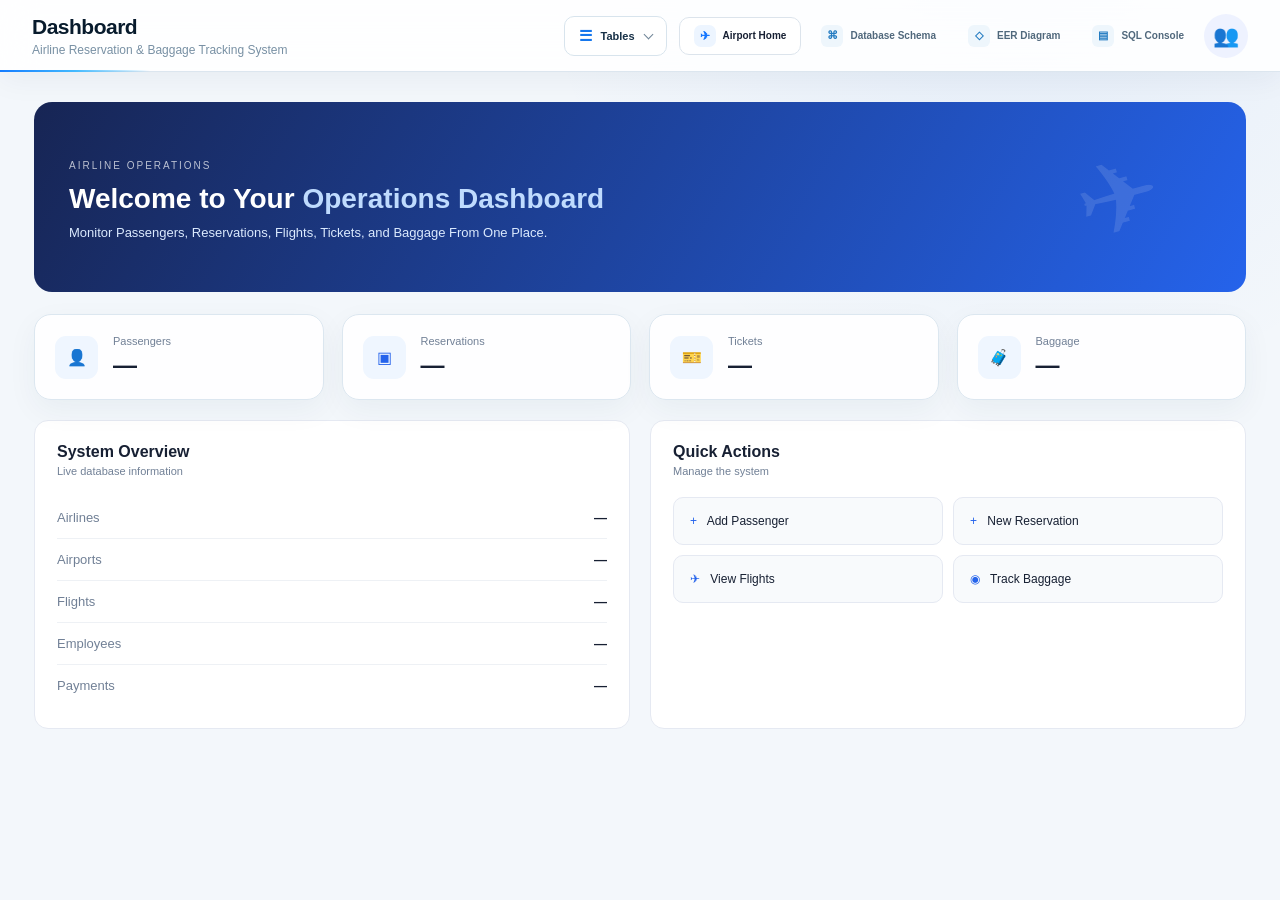
==== frontend/dashboard.html @ 475b68ec "Add airport home and redesign dashboard" ====
<!DOCTYPE html>
<html lang="en">
<head>
    <meta charset="UTF-8">
    <meta name="viewport" content="width=device-width, initial-scale=1.0">

    <title>Airline Reservation & Baggage Tracking</title>

    <link rel="stylesheet" href="style.css">
    <link rel="stylesheet" href="dashboard-premium.css">
</head>

<body>

    <div id="app">

        <!-- Sidebar -->
        <aside class="sidebar">

            <div class="logo">
                <div class="logo-icon">✈</div>
                <div>
                    <h2>AirTrack</h2>
                    <span>Airline Operations</span>
                </div>
            </div>

            <nav>
                <button class="nav-item active" onclick="showSection('dashboard')">
                    <span>▦</span>
                    Dashboard
                </button>

                <button class="nav-item" onclick="showSection('passengers')">
                    <span>👤</span>
                    Passengers
                </button>

                <button class="nav-item" onclick="showSection('reservations')">
                    <span>▣</span>
                    Reservations
                </button>

                <button class="nav-item" onclick="showSection('flights')">
                    <span>✈</span>
                    Flights
                </button>

                <button class="nav-item" onclick="showSection('tickets')">
                    <span>🎫</span>
                    Tickets
                </button>

                <button class="nav-item" onclick="showSection('baggage')">
                    <span>🧳</span>
                    Baggage
                </button>

                <button class="nav-item" onclick="showSection('payments')">
                    <span>₹</span>
                    Payments
                </button>

                <div class="nav-divider"></div>

                <button class="nav-item" onclick="showSection('airports')">
                    <span>⌖</span>
                    Airports
                </button>

                <button class="nav-item" onclick="showSection('airlines')">
                    <span>◈</span>
                    Airlines
                </button>

                <button class="nav-item" onclick="showSection('employees')">
                    <span>♙</span>
                    Employees
                </button>

                <button class="nav-item" onclick="showSection('tracking')">
                    <span>◉</span>
                    Baggage Tracking
                </button>

                <button class="nav-item" onclick="showSection('ticket-baggage')">
                <span>🔗</span>
                    Ticket-Baggage
                </button>
                
                <button class="nav-item" onclick="showSection('passenger-phones')">
                    <span>☎</span>
                    Passenger Phones

                </button>

                <button class="nav-item" onclick="showSection('relationships')">
                    <span>⌘</span>
                    Database Schema
                </button>

                <button class="nav-item" onclick="showSection('eer-diagram')">
                    <span>◇</span>
                    EER Diagram
                </button>

                <button class="nav-item" onclick="showSection('sql')">
                    <span>▤</span>
                    SQL Console
                </button>
            </nav>

            <div class="sidebar-footer">
                <span class="status-dot"></span>
                Database Connected
            </div>

        </aside>


        <!-- Main Content -->
        <main class="main-content">

            <header class="topbar">

                <div>
                    <h1 id="page-title">Dashboard</h1>
                    <p id="page-subtitle">
                        Airline Reservation & Baggage Tracking System
                    </p>
                </div>

                <div class="topbar-right">
                    

                    
<div class="dashboard-navigation">

    <button
        type="button"
        class="dashboard-nav-button"
        onclick="toggleDashboardNavigation()">

        <span class="nav-menu-icon">☰</span>

        <span>Tables</span>

        <span class="nav-chevron"></span>

    </button>


    <div
        id="dashboard-navigation-menu"
        class="dashboard-nav-menu">

        <div class="nav-menu-title">
            <span>✈</span>
            AIRTRACK NAVIGATION
        </div>


        <button onclick="showSection('dashboard')">
            <span>▦</span>
            Dashboard
        </button>

        <button onclick="showSection('passengers')">
            <span>👥</span>
            Passengers
        </button>

        <button onclick="showSection('reservations')">
            <span>▣</span>
            Reservations
        </button>

        <button onclick="showSection('flights')">
            <span>✈</span>
            Flights
        </button>

        <button onclick="showSection('tickets')">
            <span>🎫</span>
            Tickets
        </button>

        <button onclick="showSection('baggage')">
            <span>🧳</span>
            Baggage
        </button>

        <button onclick="showSection('payments')">
            <span>₹</span>
            Payments
        </button>

        <button onclick="showSection('airports')">
            <span>⌖</span>
            Airports
        </button>

        <button onclick="showSection('airlines')">
            <span>A</span>
            Airlines
        </button>

        <button onclick="showSection('employees')">
            <span>◉</span>
            Employees
        </button>

        <button onclick="showSection('tracking')">
            <span>◉</span>
            Baggage Tracking
        </button>

        <button onclick="showSection('ticket-baggage')">
            <span>↔</span>
            Ticket-Baggage
        </button>

        <button onclick="showSection('passenger-phones')">
            <span>☎</span>
            Passenger Phones
        </button>


        
    </div>

</div>
<button
    class="home-button"
    type="button"
    onclick="goToAirportHome()"
    title="Back to Airport Home">

    <span>✈</span>
    <span>Airport Home</span>

</button>
<button
    type="button"
    class="topbar-db-link"
    onclick="showSection('relationships')">

    <span>⌘</span>
    <span>Database Schema</span>

</button>


<button
    type="button"
    class="topbar-db-link"
    onclick="showSection('eer-diagram')">

    <span>◇</span>
    <span>EER Diagram</span>

</button>


<button
    type="button"
    class="topbar-db-link"
    onclick="showSection('sql')">

    <span>▤</span>
    <span>SQL Console</span>

</button>
<button
    class="team-button"
    type="button"
    onclick="toggleTeamMembers()"
    title="Team Members">

    <span class="team-icon">👥</span>

</button>
                </div>

            </header>


            <!-- Dashboard -->
            <section id="dashboard" class="content-section active">
                
                <div class="welcome-card">

                    <div>
                        <span class="eyebrow">AIRLINE OPERATIONS</span>

                        <h2>
    Welcome to Your
    <span>Operations Dashboard</span>
</h2>

<p>
    Monitor Passengers, Reservations, Flights,
    Tickets, and Baggage From One Place.
</p>
                    </div>

                    <div class="plane-decoration">
                        ✈
                    </div>

                </div>


                <div class="stats-grid">

                    <div class="stat-card">
                        <div class="stat-icon">👤</div>
                        <div>
                            <p>Passengers</p>
                            <h3 id="passenger-count">—</h3>
                        </div>
                    </div>

                    <div class="stat-card">
                        <div class="stat-icon">▣</div>
                        <div>
                            <p>Reservations</p>
                            <h3 id="reservation-count">—</h3>
                        </div>
                    </div>

                    <div class="stat-card">
                        <div class="stat-icon">🎫</div>
                        <div>
                            <p>Tickets</p>
                            <h3 id="ticket-count">—</h3>
                        </div>
                    </div>

                    <div class="stat-card">
                        <div class="stat-icon">🧳</div>
                        <div>
                            <p>Baggage</p>
                            <h3 id="baggage-count">—</h3>
                        </div>
                    </div>

                </div>


                <div class="dashboard-grid">

                    <div class="panel">
                        <div class="panel-header">
                            <div>
                                <h3>System Overview</h3>
                                <p>Live database information</p>
                            </div>
                        </div>

                        <div class="overview-list">

                            <div>
                                <span>Airlines</span>
                                <strong id="airline-count">—</strong>
                            </div>

                            <div>
                                <span>Airports</span>
                                <strong id="airport-count">—</strong>
                            </div>

                            <div>
                                <span>Flights</span>
                                <strong id="flight-count">—</strong>
                            </div>

                            <div>
                                <span>Employees</span>
                                <strong id="employee-count">—</strong>
                            </div>

                            <div>
                                <span>Payments</span>
                                <strong id="payment-count">—</strong>
                            </div>

                        </div>
                    </div>


                    <div class="panel">

                        <div class="panel-header">
                            <div>
                                <h3>Quick Actions</h3>
                                <p>Manage the system</p>
                            </div>
                        </div>

                        <div class="quick-actions">

                            <button onclick="showSection('passengers')">
                                <span>+</span>
                                Add Passenger
                            </button>

                            <button onclick="showSection('reservations')">
                                <span>+</span>
                                New Reservation
                            </button>

                            <button onclick="showSection('flights')">
                                <span>✈</span>
                                View Flights
                            </button>

                            <button onclick="showSection('tracking')">
                                <span>◉</span>
                                Track Baggage
                            </button>

                        </div>

                    </div>

                </div>

            </section>


            <!-- Placeholder sections -->
            <section id="passengers" class="content-section">

    <div class="section-header">

        <div>
            <h2>Passengers</h2>
            <p>Manage passenger records</p>
        </div>

        <button class="primary-btn" onclick="openPassengerModal()">
            + Add Passenger
        </button>

    </div>


    <div class="panel">

        <div class="table-toolbar">

            <div class="search-box">
                <span>⌕</span>

                <input
                    type="text"
                    id="passenger-search"
                    placeholder="Search passengers..."
                    oninput="filterPassengers()"
                >

            </div>

            <button class="refresh-btn" onclick="loadPassengers()">
                ↻ Refresh
            </button>

        </div>


        <div id="passenger-table-container">

            <div class="loading-state">
                Loading passengers...
            </div>

        </div>

    </div>

</section>


<!-- Passenger Modal -->

<div id="passenger-modal" class="modal-overlay">

    <div class="modal">

        <div class="modal-header">

            <div>
                <h3 id="passenger-modal-title">Add Passenger</h3>
                <p id="passenger-modal-subtitle">
                    Enter passenger details
                </p>
            </div>

            <button
                class="modal-close"
                onclick="closePassengerModal()">
                ×
            </button>

        </div>


        <form id="passenger-form" onsubmit="savePassenger(event)">

            <div class="form-grid">

                <div class="form-group">

                    <label>Passenger ID</label>

                    <input
                        type="text"
                        id="passengerID"
                        required
                        placeholder="Example: P006"
                    >

                </div>


                <div class="form-group">

                    <label>Name</label>

                    <input
                        type="text"
                        id="passengerName"
                        required
                        placeholder="Passenger name"
                    >

                </div>


                <div class="form-group">

                    <label>Email</label>

                    <input
                        type="email"
                        id="passengerEmail"
                        required
                        placeholder="example@mail.com"
                    >

                </div>


                <div class="form-group">

                    <label>Date of Birth</label>

                    <input
                        type="date"
                        id="passengerDOB"
                        required
                    >

                </div>


                <div class="form-group">

                    <label>Street</label>

                    <input
                        type="text"
                        id="passengerStreet"
                        placeholder="Street"
                    >

                </div>


                <div class="form-group">

                    <label>City</label>

                    <input
                        type="text"
                        id="passengerCity"
                        placeholder="City"
                    >

                </div>


                <div class="form-group">

                    <label>PIN</label>

                    <input
                        type="text"
                        id="passengerPIN"
                        placeholder="PIN"
                    >

                </div>

            </div>


            <div class="modal-actions">

                <button
                    type="button"
                    class="secondary-btn"
                    onclick="closePassengerModal()">
                    Cancel
                </button>

                <button
                    type="submit"
                    class="primary-btn"
                    id="passenger-save-btn">
                    Save Passenger
                </button>

            </div>

        </form>

    </div>

</div>


<!-- Toast -->

<div id="toast" class="toast"></div>


            <section id="reservations" class="content-section">

    <div class="section-header">

        <div>
            <h2>Reservations</h2>
            <p>Manage flight reservations</p>
        </div>

        <button
            class="primary-btn"
            onclick="openReservationModal()">
            + Add Reservation
        </button>

    </div>


    <div class="panel">

        <div class="table-toolbar">

            <div class="search-box">

                <span>⌕</span>

                <input
                    type="text"
                    id="reservation-search"
                    placeholder="Search reservations..."
                    oninput="filterReservations()"
                >

            </div>

            <button
                class="refresh-btn"
                onclick="loadReservations()">
                ↻ Refresh
            </button>

        </div>


        <div id="reservation-table-container">

            <div class="loading-state">
                Loading reservations...
            </div>

        </div>

    </div>

</section>


<!-- =========================
     RESERVATION MODAL
========================= -->

<div
    id="reservation-modal"
    class="modal-overlay">

    <div class="modal">

        <div class="modal-header">

            <div>

                <h3 id="reservation-modal-title">
                    Add Reservation
                </h3>

                <p id="reservation-modal-subtitle">
                    Enter reservation details
                </p>

            </div>

            <button
                class="modal-close"
                onclick="closeReservationModal()">
                ×
            </button>

        </div>


        <form
            id="reservation-form"
            onsubmit="saveReservation(event)">

            <div class="form-grid">


                <!-- Reservation ID -->

                <div class="form-group">

                    <label>Reservation ID</label>

                    <input
                        type="text"
                        id="reservationID"
                        required
                        placeholder="Example: R006"
                    >

                </div>


                <!-- Passenger -->

                <div class="form-group">

                    <label>Passenger</label>

                    <select
                        id="reservationPassenger"
                        required>

                        <option value="">
                            Select passenger
                        </option>

                    </select>

                </div>


                <!-- Booking Status -->

                <div class="form-group">

                    <label>Booking Status</label>

                    <select
                        id="reservationStatus"
                        required>

                        <option value="">
                            Select status
                        </option>

                        <option value="Confirmed">
                            Confirmed
                        </option>

                        <option value="Pending">
                            Pending
                        </option>

                        <option value="Cancelled">
                            Cancelled
                        </option>

                    </select>

                </div>


                <!-- Class -->

                <div class="form-group">

                    <label>Class</label>

                    <select
                        id="reservationClass"
                        required>

                        <option value="">
                            Select class
                        </option>

                        <option value="Economy">
                            Economy
                        </option>

                        <option value="Business">
                            Business
                        </option>

                        <option value="First">
                            First
                        </option>

                    </select>

                </div>


                <!-- Departure Airport -->

                <div class="form-group">

                    <label>Departure Airport</label>

                    <select
                        id="departureAirport"
                        required>

                        <option value="">
                            Select departure airport
                        </option>

                    </select>

                </div>


                <!-- Arrival Airport -->

                <div class="form-group">

                    <label>Arrival Airport</label>

                    <select
                        id="arrivalAirport"
                        required>

                        <option value="">
                            Select arrival airport
                        </option>

                    </select>

                </div>

            </div>


            <div class="modal-actions">

                <button
                    type="button"
                    class="secondary-btn"
                    onclick="closeReservationModal()">

                    Cancel

                </button>


                <button
                    type="submit"
                    class="primary-btn"
                    id="reservation-save-btn">

                    Save Reservation

                </button>

            </div>

        </form>

    </div>

</div>

<section id="flights" class="content-section">

    <div class="section-header">

        <div>
            <h2>Flights</h2>
            <p>Manage scheduled flights</p>
        </div>

        <button
            class="primary-btn"
            onclick="openFlightModal()">
            + Add Flight
        </button>

    </div>


    <div class="panel">

        <div class="table-toolbar">

            <div class="search-box">

                <span>⌕</span>

                <input
                    type="text"
                    id="flight-search"
                    placeholder="Search flights..."
                    oninput="filterFlights()">

            </div>

            <button
                class="refresh-btn"
                onclick="loadFlights()">
                ↻ Refresh
            </button>

        </div>


        <div id="flight-table-container">

            <div class="loading-state">
                Loading flights...
            </div>

        </div>

    </div>

</section>


<!-- =========================
     FLIGHT MODAL
========================= -->

<div
    id="flight-modal"
    class="modal-overlay">

    <div class="modal">

        <div class="modal-header">

            <div>

                <h3 id="flight-modal-title">
                    Add Flight
                </h3>

                <p id="flight-modal-subtitle">
                    Enter flight details
                </p>

            </div>

            <button
                class="modal-close"
                onclick="closeFlightModal()">
                ×
            </button>

        </div>


        <form
            id="flight-form"
            onsubmit="saveFlight(event)">

            <div class="form-grid">


                <div class="form-group">

                    <label>Flight ID</label>

                    <input
                        type="text"
                        id="flightID"
                        required
                        placeholder="Example: F006">

                </div>


                <div class="form-group">

                    <label>Airline</label>

                    <select
                        id="flightAirline"
                        required>

                        <option value="">
                            Select airline
                        </option>

                    </select>

                </div>


                <div class="form-group">

                    <label>Departure Time</label>

                    <input
                        type="time"
                        id="flightDepartureTime"
                        required>

                </div>

            </div>


            <div class="modal-actions">

                <button
                    type="button"
                    class="secondary-btn"
                    onclick="closeFlightModal()">

                    Cancel

                </button>


                <button
                    type="submit"
                    class="primary-btn"
                    id="flight-save-btn">

                    Save Flight

                </button>

            </div>

        </form>

    </div>

</div><section id="tickets" class="content-section">

    <div class="section-header">

        <div>
            <h2>Tickets</h2>
            <p>Manage passenger tickets</p>
        </div>

        <button
            class="primary-btn"
            onclick="openTicketModal()">
            + Add Ticket
        </button>

    </div>


    <div class="panel">

        <div class="table-toolbar">

            <div class="search-box">

                <span>⌕</span>

                <input
                    type="text"
                    id="ticket-search"
                    placeholder="Search tickets..."
                    oninput="filterTickets()">

            </div>

            <button
                class="refresh-btn"
                onclick="loadTickets()">
                ↻ Refresh
            </button>

        </div>


        <div id="ticket-table-container">

            <div class="loading-state">
                Loading tickets...
            </div>

        </div>

    </div>

</section>


<!-- =========================
     TICKET MODAL
========================= -->

<div
    id="ticket-modal"
    class="modal-overlay">

    <div class="modal">

        <div class="modal-header">

            <div>

                <h3 id="ticket-modal-title">
                    Add Ticket
                </h3>

                <p id="ticket-modal-subtitle">
                    Enter ticket details
                </p>

            </div>

            <button
                class="modal-close"
                onclick="closeTicketModal()">
                ×
            </button>

        </div>


        <form
            id="ticket-form"
            onsubmit="saveTicket(event)">

            <div class="form-grid">


                <!-- Reservation -->

                <div class="form-group">

                    <label>Reservation</label>

                    <select
                        id="ticketReservation"
                        required>

                        <option value="">
                            Select reservation
                        </option>

                    </select>

                </div>


                <!-- Ticket Number -->

                <div class="form-group">

                    <label>Ticket Number</label>

                    <input
                        type="text"
                        id="ticketNo"
                        required
                        placeholder="Example: T006">

                </div>


                <!-- Seat -->

                <div class="form-group">

                    <label>Seat Number</label>

                    <input
                        type="text"
                        id="ticketSeatNo"
                        placeholder="Example: 15A">

                </div>


                <!-- Fare -->

                <div class="form-group">

                    <label>Fare</label>

                    <input
                        type="number"
                        id="ticketFare"
                        required
                        min="0"
                        step="0.01"
                        placeholder="Example: 3500.00">

                </div>

            </div>


            <div class="modal-actions">

                <button
                    type="button"
                    class="secondary-btn"
                    onclick="closeTicketModal()">

                    Cancel

                </button>


                <button
                    type="submit"
                    class="primary-btn"
                    id="ticket-save-btn">

                    Save Ticket

                </button>

            </div>

        </form>

    </div>

</div>
<section id="baggage" class="content-section">

    <div class="section-header">

        <div>
            <h2>Baggage</h2>
            <p>Manage passenger baggage records</p>
        </div>

        <button
            class="primary-btn"
            onclick="openBaggageModal()">
            + Add Baggage
        </button>

    </div>


    <div class="panel">

        <div class="table-toolbar">

            <div class="search-box">

                <span>⌕</span>

                <input
                    type="text"
                    id="baggage-search"
                    placeholder="Search baggage..."
                    oninput="filterBaggage()">

            </div>

            <button
                class="refresh-btn"
                onclick="loadBaggage()">
                ↻ Refresh
            </button>

        </div>


        <div id="baggage-table-container">

            <div class="loading-state">
                Loading baggage...
            </div>

        </div>

    </div>

</section>


<!-- =========================
     BAGGAGE MODAL
========================= -->

<div
    id="baggage-modal"
    class="modal-overlay">

    <div class="modal">

        <div class="modal-header">

            <div>

                <h3 id="baggage-modal-title">
                    Add Baggage
                </h3>

                <p id="baggage-modal-subtitle">
                    Enter baggage details
                </p>

            </div>

            <button
                class="modal-close"
                onclick="closeBaggageModal()">
                ×
            </button>

        </div>


        <form
            id="baggage-form"
            onsubmit="saveBaggage(event)">

            <div class="form-grid">


                <div class="form-group">

                    <label>Baggage ID</label>

                    <input
                        type="text"
                        id="baggageID"
                        required
                        placeholder="Example: B006">

                </div>


                <div class="form-group">

                    <label>Number of Pieces</label>

                    <input
                        type="number"
                        id="baggagePieces"
                        required
                        min="1"
                        step="1"
                        placeholder="Example: 2">

                </div>


                <div class="form-group">

                    <label>Weight (kg)</label>

                    <input
                        type="number"
                        id="baggageWeight"
                        required
                        min="0"
                        step="0.01"
                        placeholder="Example: 20.00">

                </div>

            </div>


            <div class="modal-actions">

                <button
                    type="button"
                    class="secondary-btn"
                    onclick="closeBaggageModal()">

                    Cancel

                </button>


                <button
                    type="submit"
                    class="primary-btn"
                    id="baggage-save-btn">

                    Save Baggage

                </button>

            </div>

        </form>

    </div>

</div>
<section id="payments" class="content-section">

    <div class="section-header">

        <div>
            <h2>Payments</h2>
            <p>Manage ticket payment records</p>
        </div>

        <button
            class="primary-btn"
            onclick="openPaymentModal()">
            + Add Payment
        </button>

    </div>


    <div class="panel">

        <div class="table-toolbar">

            <div class="search-box">

                <span>⌕</span>

                <input
                    type="text"
                    id="payment-search"
                    placeholder="Search payments..."
                    oninput="filterPayments()">

            </div>

            <button
                class="refresh-btn"
                onclick="loadPayments()">
                ↻ Refresh
            </button>

        </div>


        <div id="payment-table-container">

            <div class="loading-state">
                Loading payments...
            </div>

        </div>

    </div>

</section>


<!-- =========================
     PAYMENT MODAL
========================= -->

<div
    id="payment-modal"
    class="modal-overlay">

    <div class="modal">

        <div class="modal-header">

            <div>

                <h3 id="payment-modal-title">
                    Add Payment
                </h3>

                <p id="payment-modal-subtitle">
                    Enter payment details
                </p>

            </div>

            <button
                class="modal-close"
                onclick="closePaymentModal()">
                ×
            </button>

        </div>


        <form
            id="payment-form"
            onsubmit="savePayment(event)">

            <div class="form-grid">


                <div class="form-group">

                    <label>Payment ID</label>

                    <input
                        type="text"
                        id="paymentID"
                        required
                        placeholder="Example: PM06">

                </div>


                <div class="form-group">

                    <label>Reservation</label>

                    <select
                        id="paymentReservation"
                        required
                        onchange="updatePaymentTicketDropdown()">

                        <option value="">
                            Select reservation
                        </option>

                    </select>

                </div>


                <div class="form-group">

                    <label>Ticket</label>

                    <select
                        id="paymentTicket"
                        required>

                        <option value="">
                            Select ticket
                        </option>

                    </select>

                </div>


                <div class="form-group">

                    <label>Amount</label>

                    <input
                        type="number"
                        id="paymentAmount"
                        required
                        min="0"
                        step="0.01"
                        placeholder="Example: 3500.00">

                </div>


                <div class="form-group">

                    <label>Payment Method</label>

                    <select
                        id="paymentMethod"
                        required>

                        <option value="">
                            Select method
                        </option>

                        <option value="Card">
                            Card
                        </option>

                        <option value="UPI">
                            UPI
                        </option>

                        <option value="Cash">
                            Cash
                        </option>

                        <option value="Net Banking">
                            Net Banking
                        </option>

                    </select>

                </div>

            </div>


            <div class="modal-actions">

                <button
                    type="button"
                    class="secondary-btn"
                    onclick="closePaymentModal()">
                    Cancel
                </button>


                <button
                    type="submit"
                    class="primary-btn"
                    id="payment-save-btn">
                    Save Payment
                </button>

            </div>

        </form>

    </div>

</div>
<section id="airports" class="content-section">

    <div class="section-header">

        <div>
            <h2>Airports</h2>
            <p>Manage airport information and locations</p>
        </div>

        <button
            class="primary-btn"
            onclick="openAirportModal()">
            + Add Airport
        </button>

    </div>


    <div class="panel">

        <div class="table-toolbar">

            <div class="search-box">

                <span>⌕</span>

                <input
                    type="text"
                    id="airport-search"
                    placeholder="Search airports..."
                    oninput="filterAirports()">

            </div>

            <button
                class="refresh-btn"
                onclick="loadAirports()">
                ↻ Refresh
            </button>

        </div>


        <div id="airport-table-container">

            <div class="loading-state">
                Loading airports...
            </div>

        </div>

    </div>

</section>


<!-- =========================
     AIRPORT MODAL
========================= -->

<div
    id="airport-modal"
    class="modal-overlay">

    <div class="modal">

        <div class="modal-header">

            <div>

                <h3 id="airport-modal-title">
                    Add Airport
                </h3>

                <p id="airport-modal-subtitle">
                    Enter airport details
                </p>

            </div>

            <button
                class="modal-close"
                onclick="closeAirportModal()">
                ×
            </button>

        </div>


        <form
            id="airport-form"
            onsubmit="saveAirport(event)">

            <div class="form-grid">


                <div class="form-group">

                    <label>Airport ID</label>

                    <input
                        type="text"
                        id="airportID"
                        required
                        placeholder="Example: A006">

                </div>


                <div class="form-group">

                    <label>Airport Name</label>

                    <input
                        type="text"
                        id="airportName"
                        required
                        placeholder="Example: International Airport">

                </div>


                <div class="form-group">

                    <label>City</label>

                    <input
                        type="text"
                        id="airportCity"
                        required
                        placeholder="Example: Mumbai">

                </div>


                <div class="form-group">

                    <label>Country</label>

                    <input
                        type="text"
                        id="airportCountry"
                        required
                        placeholder="Example: India">

                </div>

            </div>


            <div class="modal-actions">

                <button
                    type="button"
                    class="secondary-btn"
                    onclick="closeAirportModal()">
                    Cancel
                </button>


                <button
                    type="submit"
                    class="primary-btn"
                    id="airport-save-btn">
                    Save Airport
                </button>

            </div>

        </form>

    </div>

</div>
<section id="airlines" class="content-section">

    <div class="section-header">

        <div>
            <h2>Airlines</h2>
            <p>Manage airline information and codes</p>
        </div>

        <button
            class="primary-btn"
            onclick="openAirlineModal()">
            + Add Airline
        </button>

    </div>


    <div class="panel">

        <div class="table-toolbar">

            <div class="search-box">

                <span>⌕</span>

                <input
                    type="text"
                    id="airline-search"
                    placeholder="Search airlines..."
                    oninput="filterAirlines()">

            </div>

            <button
                class="refresh-btn"
                onclick="loadAirlines()">
                ↻ Refresh
            </button>

        </div>


        <div id="airline-table-container">

            <div class="loading-state">
                Loading airlines...
            </div>

        </div>

    </div>

</section>


<!-- =========================
     AIRLINE MODAL
========================= -->

<div
    id="airline-modal"
    class="modal-overlay">

    <div class="modal">

        <div class="modal-header">

            <div>

                <h3 id="airline-modal-title">
                    Add Airline
                </h3>

                <p id="airline-modal-subtitle">
                    Enter airline details
                </p>

            </div>

            <button
                class="modal-close"
                onclick="closeAirlineModal()">
                ×
            </button>

        </div>


        <form
            id="airline-form"
            onsubmit="saveAirline(event)">

            <div class="form-grid">


                <div class="form-group">

                    <label>Airline ID</label>

                    <input
                        type="text"
                        id="airlineID"
                        required
                        placeholder="Example: AL06">

                </div>


                <div class="form-group">

                    <label>Airline Name</label>

                    <input
                        type="text"
                        id="airlineName"
                        required
                        placeholder="Example: Air India">

                </div>


                <div class="form-group">

                    <label>IATA Code</label>

                    <input
                        type="text"
                        id="airlineIATA"
                        required
                        maxlength="10"
                        placeholder="Example: AI">

                </div>

            </div>


            <div class="modal-actions">

                <button
                    type="button"
                    class="secondary-btn"
                    onclick="closeAirlineModal()">
                    Cancel
                </button>


                <button
                    type="submit"
                    class="primary-btn"
                    id="airline-save-btn">
                    Save Airline
                </button>

            </div>

        </form>

    </div>

</div>
<section id="employees" class="content-section">

    <div class="section-header">

        <div>
            <h2>Employees</h2>
            <p>Manage airline staff and employee information</p>
        </div>

        <button
            class="primary-btn"
            onclick="openEmployeeModal()">
            + Add Employee
        </button>

    </div>


    <div class="panel">

        <div class="table-toolbar">

            <div class="search-box">

                <span>⌕</span>

                <input
                    type="text"
                    id="employee-search"
                    placeholder="Search employees..."
                    oninput="filterEmployees()">

            </div>

            <button
                class="refresh-btn"
                onclick="loadEmployees()">
                ↻ Refresh
            </button>

        </div>


        <div id="employee-table-container">

            <div class="loading-state">
                Loading employees...
            </div>

        </div>

    </div>

</section>


<!-- =========================
     EMPLOYEE MODAL
========================= -->

<div
    id="employee-modal"
    class="modal-overlay">

    <div class="modal">

        <div class="modal-header">

            <div>

                <h3 id="employee-modal-title">
                    Add Employee
                </h3>

                <p id="employee-modal-subtitle">
                    Enter employee details
                </p>

            </div>

            <button
                class="modal-close"
                onclick="closeEmployeeModal()">
                ×
            </button>

        </div>


        <form
            id="employee-form"
            onsubmit="saveEmployee(event)">

            <div class="form-grid">


                <div class="form-group">

                    <label>Employee ID</label>

                    <input
                        type="text"
                        id="employeeID"
                        required
                        placeholder="Example: E006">

                </div>


                <div class="form-group">

                    <label>Name</label>

                    <input
                        type="text"
                        id="employeeName"
                        required
                        placeholder="Example: Rahul">

                </div>


                <div class="form-group">

                    <label>Designation</label>

                    <input
                        type="text"
                        id="employeeDesignation"
                        required
                        placeholder="Example: Officer">

                </div>


                <div class="form-group">

                    <label>Phone</label>

                    <input
                        type="text"
                        id="employeePhone"
                        required
                        maxlength="20"
                        placeholder="Example: 90004">

                </div>

            </div>


            <div class="modal-actions">

                <button
                    type="button"
                    class="secondary-btn"
                    onclick="closeEmployeeModal()">
                    Cancel
                </button>


                <button
                    type="submit"
                    class="primary-btn"
                    id="employee-save-btn">
                    Save Employee
                </button>

            </div>

        </form>

    </div>

</div>
<!-- =====================================================
     BAGGAGE TRACKING
===================================================== -->

<section id="tracking" class="content-section">

    <div class="section-header">

        <div>
            <h2>Baggage Tracking</h2>
            <p>Track baggage movement and scan history</p>
        </div>

        <button
            class="primary-btn"
            onclick="openBaggageTrackingModal()">
            + Add Scan
        </button>

    </div>


    <div class="panel">

        <div class="table-toolbar">

            <div class="search-box">

                <span>⌕</span>

                <input
                    type="text"
                    id="baggage-tracking-search"
                    placeholder="Search tracking records..."
                    oninput="filterBaggageTracking()">

            </div>


            <button
                class="refresh-btn"
                onclick="loadBaggageTracking()">
                ↻ Refresh
            </button>

        </div>


        <div id="baggage-tracking-table-container">

            <div class="loading-state">
                Loading baggage tracking...
            </div>

        </div>

    </div>

</section>


<div
    id="baggage-tracking-modal"
    class="modal-overlay">

    <div class="modal">

        <div class="modal-header">

            <div>

                <h3 id="baggage-tracking-modal-title">
                    Add Tracking Scan
                </h3>

                <p id="baggage-tracking-modal-subtitle">
                    Record a baggage scan
                </p>

            </div>


            <button
                class="modal-close"
                onclick="closeBaggageTrackingModal()">
                ×
            </button>

        </div>


        <form
            id="baggage-tracking-form"
            onsubmit="saveBaggageTracking(event)">

            <div class="form-grid">


                <!-- Baggage ID -->

                <div class="form-group">

                    <label>Baggage ID</label>

                    <select
                        id="trackingBaggageID"
                        required>

                        <option value="">
                            Select baggage
                        </option>

                    </select>

                </div>


                <!-- Tracking ID -->

                <div class="form-group">

                    <label>Tracking ID</label>

                    <input
                        type="text"
                        id="trackingID"
                        required
                        placeholder="Example: TR04">

                </div>


                <!-- Scan Location -->

                <div class="form-group">

                    <label>Scan Location</label>

                    <input
                        type="text"
                        id="scanLocation"
                        required
                        placeholder="Example: Security">

                </div>


                <!-- Scan Time -->

                <div class="form-group">

                    <label>Scan Time</label>

                    <input
                        type="time"
                        id="scanTime"
                        required>

                </div>

            </div>


            <div class="modal-actions">

                <button
                    type="button"
                    class="secondary-btn"
                    onclick="closeBaggageTrackingModal()">

                    Cancel

                </button>


                <button
                    type="submit"
                    class="primary-btn"
                    id="baggage-tracking-save-btn">

                    Save Scan

                </button>

            </div>

        </form>

    </div>

</div>
<!-- =====================================================
     TICKET-BAGGAGE
===================================================== -->

<section id="ticket-baggage" class="content-section">

    <div class="section-header">

        <div>
            <h2>Ticket-Baggage</h2>
            <p>Manage baggage assigned to tickets</p>
        </div>

        <button
            class="primary-btn"
            onclick="openTicketBaggageModal()">
            + Assign Baggage
        </button>

    </div>


    <div class="panel">

        <div class="table-toolbar">

            <div class="search-box">

                <span>⌕</span>

                <input
                    type="text"
                    id="ticket-baggage-search"
                    placeholder="Search assignments..."
                    oninput="filterTicketBaggage()">

            </div>


            <button
                class="refresh-btn"
                onclick="loadTicketBaggage()">
                ↻ Refresh
            </button>

        </div>


        <div id="ticket-baggage-table-container">

            <div class="loading-state">
                Loading ticket-baggage assignments...
            </div>

        </div>

    </div>

</section>


<!-- =====================================================
     TICKET-BAGGAGE MODAL
===================================================== -->

<div
    id="ticket-baggage-modal"
    class="modal-overlay">

    <div class="modal">

        <div class="modal-header">

            <div>

                <h3 id="ticket-baggage-modal-title">
                    Assign Baggage
                </h3>

                <p id="ticket-baggage-modal-subtitle">
                    Assign baggage to a ticket
                </p>

            </div>

            <button
                class="modal-close"
                onclick="closeTicketBaggageModal()">
                ×
            </button>

        </div>


        <form
            id="ticket-baggage-form"
            onsubmit="saveTicketBaggage(event)">

            <div class="form-grid">

                <div class="form-group">

                    <label>Reservation</label>

                    <select
                        id="tbReservation"
                        required
                        onchange="updateTicketBaggageTicketDropdown()">

                        <option value="">
                            Select reservation
                        </option>

                    </select>

                </div>


                <div class="form-group">

                    <label>Ticket</label>

                    <select
                        id="tbTicket"
                        required>

                        <option value="">
                            Select ticket
                        </option>

                    </select>

                </div>


                <div class="form-group">

                    <label>Baggage</label>

                    <select
                        id="tbBaggage"
                        required>

                        <option value="">
                            Select baggage
                        </option>

                    </select>

                </div>


                <div class="form-group">

                    <label>Checked-In Date</label>

                    <input
                        type="date"
                        id="tbCheckedInDate"
                        required>

                </div>

            </div>


            <div class="modal-actions">

                <button
                    type="button"
                    class="secondary-btn"
                    onclick="closeTicketBaggageModal()">

                    Cancel

                </button>


                <button
                    type="submit"
                    class="primary-btn"
                    id="ticket-baggage-save-btn">

                    Assign Baggage

                </button>

            </div>

        </form>

    </div>

</div>
<!-- =====================================================
     PASSENGER PHONES
===================================================== -->

<section id="passenger-phones" class="content-section">

    <div class="section-header">

        <div>
            <h2>Passenger Phones</h2>
            <p>Manage passenger contact numbers</p>
        </div>

        <button
            class="primary-btn"
            onclick="openPassengerPhoneModal()">
            + Add Phone
        </button>

    </div>


    <div class="panel">

        <div class="table-toolbar">

            <div class="search-box">

                <span>⌕</span>

                <input
                    type="text"
                    id="passenger-phone-search"
                    placeholder="Search passenger phones..."
                    oninput="filterPassengerPhones()">

            </div>


            <button
                class="refresh-btn"
                onclick="loadPassengerPhones()">
                ↻ Refresh
            </button>

        </div>


        <div id="passenger-phone-table-container">

            <div class="loading-state">
                Loading passenger phones...
            </div>

        </div>

    </div>

</section>


<!-- =====================================================
     PASSENGER PHONE MODAL
===================================================== -->

<div
    id="passenger-phone-modal"
    class="modal-overlay">

    <div class="modal">

        <div class="modal-header">

            <div>

                <h3 id="passenger-phone-modal-title">
                    Add Phone
                </h3>

                <p id="passenger-phone-modal-subtitle">
                    Add a phone number for a passenger
                </p>

            </div>


            <button
                class="modal-close"
                onclick="closePassengerPhoneModal()">
                ×
            </button>

        </div>


        <form
            id="passenger-phone-form"
            onsubmit="savePassengerPhone(event)">

            <div class="form-grid">


                <div class="form-group">

                    <label>Passenger</label>

                    <select
                        id="phonePassenger"
                        required>

                        <option value="">
                            Select passenger
                        </option>

                    </select>

                </div>


                <div class="form-group">

                    <label>Phone Number</label>

                    <input
                        type="text"
                        id="phoneNumber"
                        required
                        placeholder="Example: 9876500006">

                </div>

            </div>


            <div class="modal-actions">

                <button
                    type="button"
                    class="secondary-btn"
                    onclick="closePassengerPhoneModal()">
                    Cancel
                </button>

                <button
                    type="submit"
                    class="primary-btn"
                    id="passenger-phone-save-btn">
                    Save Phone
                </button>

            </div>

        </form>

    </div>

</div>
<!-- =====================================================
     EER / RELATIONSHIPS
===================================================== -->

<section id="relationships" class="content-section">

    <div class="section-header">
        <div>
            <h2>EER / Relationships</h2>
            <p>Explore the database structure and table relationships</p>
        </div>
    </div>


    <!-- Schema Statistics -->

    <div class="eer-stats">

        <div class="eer-stat-card">
            <div class="eer-stat-icon">▦</div>
            <div>
                <span>Tables</span>
                <strong>12</strong>
            </div>
        </div>

        <div class="eer-stat-card">
            <div class="eer-stat-icon">🔗</div>
            <div>
                <span>Relationships</span>
                <strong>11</strong>
            </div>
        </div>

        <div class="eer-stat-card">
            <div class="eer-stat-icon">🔑</div>
            <div>
                <span>Composite Keys</span>
                <strong>4</strong>
            </div>
        </div>

        <div class="eer-stat-card">
            <div class="eer-stat-icon">↔</div>
            <div>
                <span>Foreign Keys</span>
                <strong>11</strong>
            </div>
        </div>

    </div>


    <!-- Diagram -->

    <div class="panel eer-panel">

        <div class="eer-panel-header">

            <div>
                <h3>Entity Relationship Diagram</h3>
                <p>
                    Click a table to highlight its connected relationships.
                </p>
            </div>

            <button
                class="refresh-btn"
                onclick="resetEERDiagram()">
                ↺ Reset View
            </button>

        </div>


        <div class="eer-legend">

            <div class="eer-legend-item">
                <span class="eer-legend-dot pk"></span>
                Primary Key
            </div>

            <div class="eer-legend-item">
                <span class="eer-legend-dot fk"></span>
                Foreign Key
            </div>

            <div class="eer-legend-item">
                <span class="eer-legend-line"></span>
                Relationship
            </div>

            <div class="eer-legend-item">
                <span class="eer-legend-composite"></span>
                Composite Key
            </div>

        </div>


        <div id="database-schema-diagram" class="eer-diagram">


            <!-- AIRLINES -->

            <div
                class="eer-table"
                data-table="AIRLINES"
                onclick="selectEERTable('AIRLINES')">

                <div class="eer-table-header">
                    <span>✈</span>
                    AIRLINES
                </div>

                <div class="eer-field pk-field">
                    <span class="key-icon">PK</span>
                    AirlineID
                </div>

                <div class="eer-field">
                    AirlineName
                </div>

                <div class="eer-field">
                    IATA_Code
                </div>

            </div>


            <!-- AIRPORT -->

            <div
                class="eer-table"
                data-table="AIRPORT"
                onclick="selectEERTable('AIRPORT')">

                <div class="eer-table-header">
                    <span>⌖</span>
                    AIRPORT
                </div>

                <div class="eer-field pk-field">
                    <span class="key-icon">PK</span>
                    AirportID
                </div>

                <div class="eer-field">
                    AirportName
                </div>

                <div class="eer-field">
                    City
                </div>

                <div class="eer-field">
                    Country
                </div>

            </div>


            <!-- PASSENGER -->

            <div
                class="eer-table"
                data-table="PASSENGER"
                onclick="selectEERTable('PASSENGER')">

                <div class="eer-table-header">
                    <span>♟</span>
                    PASSENGER
                </div>

                <div class="eer-field pk-field">
                    <span class="key-icon">PK</span>
                    PassengerID
                </div>

                <div class="eer-field">
                    Name
                </div>

                <div class="eer-field">
                    Email
                </div>

                <div class="eer-field">
                    DOB
                </div>

                <div class="eer-field">
                    Street
                </div>

                <div class="eer-field">
                    City
                </div>

                <div class="eer-field">
                    PIN
                </div>

            </div>


            <!-- EMPLOYEE -->

            <div
                class="eer-table"
                data-table="EMPLOYEE"
                onclick="selectEERTable('EMPLOYEE')">

                <div class="eer-table-header">
                    <span>♙</span>
                    EMPLOYEE
                </div>

                <div class="eer-field pk-field">
                    <span class="key-icon">PK</span>
                    EmployeeID
                </div>

                <div class="eer-field">
                    Name
                </div>

                <div class="eer-field">
                    Designation
                </div>

                <div class="eer-field">
                    Phone
                </div>

            </div>


            <!-- FLIGHT -->

            <div
                class="eer-table"
                data-table="FLIGHT"
                onclick="selectEERTable('FLIGHT')">

                <div class="eer-table-header">
                    <span>➤</span>
                    FLIGHT
                </div>

                <div class="eer-field pk-field">
                    <span class="key-icon">PK</span>
                    FlightID
                </div>

                <div class="eer-field fk-field">
                    <span class="key-icon">FK</span>
                    AirlineID
                </div>

                <div class="eer-field">
                    DepartureTime
                </div>

            </div>


            <!-- RESERVATION -->

            <div
                class="eer-table"
                data-table="RESERVATION"
                onclick="selectEERTable('RESERVATION')">

                <div class="eer-table-header">
                    <span>▣</span>
                    RESERVATION
                </div>

                <div class="eer-field pk-field">
                    <span class="key-icon">PK</span>
                    ReservationID
                </div>

                <div class="eer-field fk-field">
                    <span class="key-icon">FK</span>
                    PassengerID
                </div>

                <div class="eer-field">
                    BookingStatus
                </div>

                <div class="eer-field">
                    Class
                </div>

                <div class="eer-field fk-field">
                    <span class="key-icon">FK</span>
                    DepartureAirportID
                </div>

                <div class="eer-field fk-field">
                    <span class="key-icon">FK</span>
                    ArrivalAirportID
                </div>

            </div>


            <!-- TICKET -->

            <div
                class="eer-table composite-table"
                data-table="TICKET"
                onclick="selectEERTable('TICKET')">

                <div class="eer-table-header">
                    <span>🎫</span>
                    TICKET
                </div>

                <div class="eer-field pk-field">
                    <span class="key-icon">PK</span>
                    ReservationID
                    <span class="fk-mini">FK</span>
                </div>

                <div class="eer-field pk-field">
                    <span class="key-icon">PK</span>
                    TicketNo
                </div>

                <div class="eer-field">
                    SeatNo
                </div>

                <div class="eer-field">
                    Fare
                </div>

            </div>


            <!-- PAYMENT -->

            <div
                class="eer-table"
                data-table="PAYMENT"
                onclick="selectEERTable('PAYMENT')">

                <div class="eer-table-header">
                    <span>₹</span>
                    PAYMENT
                </div>

                <div class="eer-field pk-field">
                    <span class="key-icon">PK</span>
                    PaymentID
                </div>

                <div class="eer-field fk-field">
                    <span class="key-icon">FK</span>
                    ReservationID
                </div>

                <div class="eer-field fk-field">
                    <span class="key-icon">FK</span>
                    TicketNo
                </div>

                <div class="eer-field">
                    Amount
                </div>

                <div class="eer-field">
                    PaymentMethod
                </div>

            </div>


            <!-- BAGGAGE -->

            <div
                class="eer-table"
                data-table="BAGGAGE"
                onclick="selectEERTable('BAGGAGE')">

                <div class="eer-table-header">
                    <span>🧳</span>
                    BAGGAGE
                </div>

                <div class="eer-field pk-field">
                    <span class="key-icon">PK</span>
                    BaggageID
                </div>

                <div class="eer-field">
                    NoOfPieces
                </div>

                <div class="eer-field">
                    Weight
                </div>

            </div>


            <!-- BAGGAGE TRACKING -->

            <div
                class="eer-table composite-table"
                data-table="BAGGAGE_TRACKING"
                onclick="selectEERTable('BAGGAGE_TRACKING')">

                <div class="eer-table-header">
                    <span>◉</span>
                    BAGGAGE_TRACKING
                </div>

                <div class="eer-field pk-field">
                    <span class="key-icon">PK</span>
                    BaggageID
                    <span class="fk-mini">FK</span>
                </div>

                <div class="eer-field pk-field">
                    <span class="key-icon">PK</span>
                    TrackingID
                </div>

                <div class="eer-field">
                    ScanLocation
                </div>

                <div class="eer-field">
                    ScanTime
                </div>

            </div>


            <!-- TICKET BAGGAGE -->

            <div
                class="eer-table composite-table"
                data-table="TICKET_BAGGAGE"
                onclick="selectEERTable('TICKET_BAGGAGE')">

                <div class="eer-table-header">
                    <span>🔗</span>
                    TICKET_BAGGAGE
                </div>

                <div class="eer-field pk-field">
                    <span class="key-icon">PK</span>
                    ReservationID
                    <span class="fk-mini">FK</span>
                </div>

                <div class="eer-field pk-field">
                    <span class="key-icon">PK</span>
                    TicketNo
                    <span class="fk-mini">FK</span>
                </div>

                <div class="eer-field pk-field">
                    <span class="key-icon">PK</span>
                    BaggageID
                    <span class="fk-mini">FK</span>
                </div>

                <div class="eer-field">
                    CheckedInDate
                </div>

            </div>


            <!-- PASSENGER PHONE -->

            <div
                class="eer-table composite-table"
                data-table="PASSENGER_PHONE"
                onclick="selectEERTable('PASSENGER_PHONE')">

                <div class="eer-table-header">
                    <span>☎</span>
                    PASSENGER_PHONE
                </div>

                <div class="eer-field pk-field">
                    <span class="key-icon">PK</span>
                    PassengerID
                    <span class="fk-mini">FK</span>
                </div>

                <div class="eer-field pk-field">
                    <span class="key-icon">PK</span>
                    Phone
                </div>

            </div>


            <!-- RELATIONSHIP INFORMATION -->

            <div class="eer-relationship-info">

                <div class="eer-info-header">
                    <span>↔</span>
                    Relationship Map
                </div>

                <div class="eer-relationship-list">

                    <div class="eer-relationship">
                        <strong>AIRLINES → FLIGHT</strong>
                        <span>1 : N</span>
                        <p>One airline operates multiple flights.</p>
                    </div>

                    <div class="eer-relationship">
                        <strong>PASSENGER → RESERVATION</strong>
                        <span>1 : N</span>
                        <p>One passenger can make multiple reservations.</p>
                    </div>

                    <div class="eer-relationship">
                        <strong>AIRPORT → RESERVATION</strong>
                        <span>1 : N</span>
                        <p>Departure and arrival airports are referenced by reservations.</p>
                    </div>

                    <div class="eer-relationship">
                        <strong>RESERVATION → TICKET</strong>
                        <span>1 : N</span>
                        <p>A reservation can contain multiple tickets.</p>
                    </div>

                    <div class="eer-relationship">
                        <strong>RESERVATION + TICKET → PAYMENT</strong>
                        <span>1 : N</span>
                        <p>Payments reference the ticket composite key.</p>
                    </div>

                    <div class="eer-relationship">
                        <strong>BAGGAGE → BAGGAGE_TRACKING</strong>
                        <span>1 : N</span>
                        <p>A baggage item can have multiple tracking scans.</p>
                    </div>

                    <div class="eer-relationship">
                        <strong>TICKET ↔ BAGGAGE</strong>
                        <span>M : N</span>
                        <p>Mapped through the TICKET_BAGGAGE relation table.</p>
                    </div>

                    <div class="eer-relationship">
                        <strong>PASSENGER → PASSENGER_PHONE</strong>
                        <span>1 : N</span>
                        <p>A passenger can have multiple phone numbers.</p>
                    </div>

                </div>

            </div>

        </div>

    </div>


    <!-- Relational Mapping -->

    <div class="panel eer-mapping-panel">

        <div class="eer-panel-header">
            <div>
                <h3>Relational Mapping</h3>
                <p>How EER concepts are represented in the relational schema</p>
            </div>
        </div>

        <div class="mapping-grid">

            <div class="mapping-card">
                <span class="mapping-number">01</span>
                <h4>Multivalued Attribute</h4>
                <p>
                    The multivalued <strong>Phone</strong> attribute of
                    PASSENGER is mapped to the
                    <strong>PASSENGER_PHONE</strong> relation.
                </p>
            </div>

            <div class="mapping-card">
                <span class="mapping-number">02</span>
                <h4>M:N Relationship</h4>
                <p>
                    The <strong>TICKET ↔ BAGGAGE</strong> many-to-many
                    relationship is represented using
                    <strong>TICKET_BAGGAGE</strong>.
                </p>
            </div>

            <div class="mapping-card">
                <span class="mapping-number">03</span>
                <h4>Composite Keys</h4>
                <p>
                    TICKET, BAGGAGE_TRACKING, TICKET_BAGGAGE and
                    PASSENGER_PHONE use composite primary keys.
                </p>
            </div>

            <div class="mapping-card">
                <span class="mapping-number">04</span>
                <h4>Foreign Keys</h4>
                <p>
                    Foreign keys maintain referential integrity between
                    related relations.
                </p>
            </div>

        </div>

    </div>

</section>
<!-- =====================================================
     INTERACTIVE EER DIAGRAM
===================================================== -->

<section id="eer-diagram" class="content-section">

    <div class="section-header">
        <div>
            <h2>EER Diagram</h2>

            <p>
                Interactive conceptual model of the Airline Reservation
                and Baggage Tracking System
            </p>
        </div>
    </div>


    <!-- EER TOOLBAR -->

    <div class="eer-toolbar">

        <div class="eer-toolbar-info">

            <div class="eer-toolbar-icon">
                ◇
            </div>

            <div>
                <strong>Interactive EER Model</strong>

                <span>
                    Click an entity to explore its attributes,
                    keys, relationships and database mapping.
                </span>
            </div>

        </div>


        <div class="eer-toolbar-actions">

            <button
                type="button"
                class="eer-tool-btn"
                onclick="resetInteractiveEER()">

                ↻ Reset

            </button>

        </div>

    </div>


    <!-- EER MAIN AREA -->

    <div id="eer-workspace" class="eer-workspace">

    <!-- =================================================
         FULL PAGE INTERACTIVE EER CANVAS
    ================================================== -->

    <div
        id="eer-diagram-area"
        class="eer-diagram-area">

        <!-- JavaScript creates the complete
             interactive EER here -->

    </div>


    <!-- =================================================
         CLICK-TO-OPEN DETAILS PANEL
    ================================================== -->

    <aside
        id="eer-details"
        class="eer-details-panel">

    </aside>

</div>


    <!-- EER LEGEND -->

    <div class="eer-legend">

        <div class="eer-legend-title">

            <h3>EER Notation</h3>

            <p>
                Symbols used in the conceptual database model
            </p>

        </div>


        <div class="eer-legend-grid">

            <div class="eer-legend-item">

                <span class="legend-entity"></span>

                <span>
                    Strong Entity
                </span>

            </div>


            <div class="eer-legend-item">

                <span class="legend-weak-entity"></span>

                <span>
                    Weak Entity
                </span>

            </div>


            <div class="eer-legend-item">

                <span class="legend-attribute"></span>

                <span>
                    Attribute
                </span>

            </div>


            <div class="eer-legend-item">

                <span class="legend-multivalued"></span>

                <span>
                    Multivalued Attribute
                </span>

            </div>


            <div class="eer-legend-item">

                <span class="legend-relationship"></span>

                <span>
                    Relationship
                </span>

            </div>


            <div class="eer-legend-item">

                <span class="legend-isa">
                    ISA
                </span>

                <span>
                    Specialization
                </span>

            </div>


            <div class="eer-legend-item">

                <span class="legend-union">
                    U
                </span>

                <span>
                    Union Category
                </span>

            </div>


            <div class="eer-legend-item">

                <span class="legend-total"></span>

                <span>
                    Total Participation
                </span>

            </div>


            <div class="eer-legend-item">

                <span class="legend-partial"></span>

                <span>
                    Partial Participation
                </span>

            </div>

        </div>

    </div>
    

</section>

           <section id="sql" class="content-section">

    <div class="section-header">
        <div>
            <h2>SQL Console</h2>
            <p>Write, build and execute SQL queries with guided tools</p>
        </div>

        <div class="sql-connection-status">
            <span class="sql-status-dot"></span>
            Database Connected
        </div>
    </div>


    <!-- =====================================================
         SQL TOOLBAR
    ====================================================== -->

    <div class="sql-toolbar">

        <div class="sql-toolbar-left">

            <button
                type="button"
                class="sql-tool-btn active"
                id="sql-editor-tab">
                <i class="fa-solid fa-code"></i>
                SQL Editor
            </button>

            <button
    type="button"
    class="sql-tool-btn"
    id="sql-builder-tab"
    onclick="openSQLQueryBuilder()">

    <i class="fa-solid fa-wand-magic-sparkles"></i>
    Query Builder

</button>

            <button
    type="button"
    class="sql-history-btn"
    id="sql-history-btn"
    onclick="toggleSQLHistory()">

    <i class="fa-solid fa-clock-rotate-left"></i>
    History

</button>

        </div>

        <div class="sql-toolbar-right">

            <button
                type="button"
                class="secondary-btn"
                id="sql-refresh-tables-btn">
                <i class="fa-solid fa-arrows-rotate"></i>
                Refresh
            </button>

        </div>

    </div>


    <!-- =====================================================
         SQL MAIN WORKSPACE
    ====================================================== -->

    <div class="sql-workspace">


        <!-- =================================================
             LEFT SIDEBAR
        ================================================== -->

        <aside class="sql-sidebar">

            <div class="sql-sidebar-section">

                <div class="sql-sidebar-heading">
                    <span>
                        <i class="fa-solid fa-database"></i>
                        Tables
                    </span>

                    <span
                        id="sql-table-count"
                        class="sql-count">
                        0
                    </span>
                </div>


                <div
                    id="sql-table-list"
                    class="sql-table-list">

                    <div class="sql-loading">
                        Loading tables...
                    </div>

                </div>

            </div>


            <!-- SELECTED TABLE INFO -->

            <div
                id="sql-table-info"
                class="sql-table-info">

                <div class="sql-empty-info">

                    <i class="fa-regular fa-hand-pointer"></i>

                    <p>
                        Select a table to view its columns
                        and records.
                    </p>

                </div>

            </div>

        </aside>


        <!-- =================================================
             MAIN SQL AREA
        ================================================== -->

        <div class="sql-main">


            <!-- =================================================
                 QUICK ACTIONS
            ================================================== -->

            <div class="sql-quick-actions">

    <button
        type="button"
        class="sql-action-btn"
        onclick="insertSQLTemplate('select')">

        <i class="fa-solid fa-table-list"></i>
        SELECT

    </button>


    <button
        type="button"
        class="sql-action-btn"
        onclick="insertSQLTemplate('insert')">

        <i class="fa-solid fa-plus"></i>
        INSERT

    </button>


    <button
        type="button"
        class="sql-action-btn"
        onclick="insertSQLTemplate('update')">

        <i class="fa-solid fa-pen"></i>
        UPDATE

    </button>


    <button
        type="button"
        class="sql-action-btn"
        onclick="insertSQLTemplate('delete')">

        <i class="fa-solid fa-trash"></i>
        DELETE

    </button>


    <button
        type="button"
        class="sql-action-btn"
        onclick="insertSQLTemplate('create')">

        <i class="fa-solid fa-sitemap"></i>
        DDL

    </button>


    <button
        type="button"
        class="sql-action-btn"
        onclick="insertSQLTemplate('join')">

        <i class="fa-solid fa-link"></i>
        JOIN

    </button>


    <button
        type="button"
        class="sql-action-btn"
        onclick="insertSQLTemplate('aggregate')">

        <i class="fa-solid fa-chart-column"></i>
        Aggregate

    </button>


    <button
        type="button"
        class="sql-action-btn"
        onclick="insertSQLTemplate('plsql')">

        <i class="fa-solid fa-gears"></i>
        Procedural SQL

    </button>

</div>

            <!-- =================================================
                 EDITOR CARD
            ================================================== -->

            <div class="sql-editor-card">

                <div class="sql-editor-header">

                    <div>

                        <div class="sql-editor-title">
                            <i class="fa-solid fa-terminal"></i>
                            SQL Editor
                        </div>

                        <div class="sql-editor-subtitle">
                            Write your SQL query or use a template
                        </div>

                    </div>


                    <div class="sql-editor-actions">

                        <button
    type="button"
    class="sql-small-btn"
    id="sql-format-btn"
    onclick="formatSQLQuery()">

    <i class="fa-solid fa-align-left"></i>
    Format

</button>


                       <button
    type="button"
    class="sql-small-btn"
    id="sql-clear-btn"
    onclick="clearSQLQuery()">

    <i class="fa-solid fa-eraser"></i>
    Clear

</button>

                    </div>

                </div>


                <div class="sql-editor-wrapper">

                    <div
                        id="sql-line-numbers"
                        class="sql-line-numbers">
                        1
                    </div>


                    <textarea
                        id="sql-editor"
                        class="sql-editor"
                        spellcheck="false"
                        placeholder="Write your SQL query here...

Example:
SELECT *
FROM PASSENGER
WHERE City = 'Chennai';

Tip: Ctrl + Enter to execute the query."></textarea>

                </div>


                <div class="sql-editor-footer">

                    <div class="sql-editor-hint">

                        <i class="fa-regular fa-lightbulb"></i>

                        <span>
                            Ctrl + Enter to execute
                        </span>

                    </div>

                    <button
    type="button"
    class="primary-btn sql-run-btn"
    id="sql-run-btn"
    onclick="executeSQLQuery()">

    <i class="fa-solid fa-play"></i>
    Run Query

</button>
                </div>

            </div>


            <!-- =================================================
                 QUERY STATUS
            ================================================== -->

            <div
                id="sql-query-status"
                class="sql-query-status"
                hidden>

            </div>


            <!-- =================================================
                 RESULT CARD
            ================================================== -->

            <div class="sql-result-card">

                <div class="sql-result-header">

                    <div>

                        <div class="sql-result-title">

                            <i class="fa-solid fa-table"></i>

                            Query Result

                        </div>

                        <div
                            id="sql-result-summary"
                            class="sql-result-summary">

                            Run a query to see results.

                        </div>

                    </div>


                    <div class="sql-result-actions">

                        <button
    type="button"
    class="sql-small-btn"
    id="sql-copy-result-btn"
    onclick="copySQLResult()">

    <i class="fa-regular fa-copy"></i>
    Copy

</button>

                    </div>

                </div>


                <div
                    id="sql-result-container"
                    class="sql-result-container">

                    <div class="sql-empty-result">

                        <div class="sql-empty-icon">
                            <i class="fa-solid fa-terminal"></i>
                        </div>

                        <h3>No query executed</h3>

                        <p>
                            Write a query above and click
                            <strong>Run Query</strong>.
                        </p>

                    </div>

                </div>

            </div>


        </div>

    </div>


    <!-- =====================================================
         VIEW TABLE MODAL
    ====================================================== -->

    <div
        id="sql-table-modal"
        class="modal-overlay">

        <div class="modal sql-table-modal">

            <div class="modal-header">

                <div>

                    <h3 id="sql-table-modal-title">
                        Table
                    </h3>

                    <p id="sql-table-modal-subtitle">
                        Complete table data
                    </p>

                </div>


                <button
                    type="button"
                    class="modal-close"
                    onclick="closeSQLTableModal()">

                    <i class="fa-solid fa-xmark"></i>

                </button>

            </div>


            <div
                id="sql-table-modal-content"
                class="sql-table-modal-content">

                <div class="loading-state">
                    Loading table...
                </div>

            </div>

        </div>

    </div>


    <!-- =====================================================
         QUERY HISTORY PANEL
    ====================================================== -->

    <div
        id="sql-history-panel"
        class="sql-history-panel"
        hidden>

        <div class="sql-history-header">

            <div>

                <h3>
                    <i class="fa-solid fa-clock-rotate-left"></i>
                    Query History
                </h3>

                <p>
                    Previously executed queries
                </p>

            </div>


            <button
    type="button"
    class="secondary-btn"
    id="sql-clear-history-btn"
    onclick="clearSQLHistory()">

    <i class="fa-solid fa-trash"></i>
    Clear History

</button>

        </div>


        <div
            id="sql-history-list"
            class="sql-history-list">

            <div class="sql-empty-history">

                No queries executed yet.

            </div>

        </div>

    </div>

</section>

        </main>

    </div>

    <!-- Team Members Popup -->

<div
    id="team-members-popup"
    class="team-members-popup">

    <div class="team-popup-header">

        <div>
            <h3>Team Members</h3>
            <p>AirTrack Project Team</p>
        </div>

        <button
            class="team-popup-close"
            type="button"
            onclick="toggleTeamMembers()">
            ×
        </button>

    </div>


    <div class="team-member-list">

        <div class="team-member">

            <div class="team-member-icon">
                👤
            </div>

            <div>
                <strong>Arthesh</strong>
                <span>Team Member</span>
            </div>

        </div>


        <div class="team-member">

            <div class="team-member-icon">
                👤
            </div>

            <div>
                <strong>Parth</strong>
                <span>Team Member</span>
            </div>

        </div>


        <div class="team-member">

            <div class="team-member-icon">
                👤
            </div>

            <div>
                <strong>Tharshitha</strong>
                <span>Team Member</span>
            </div>

        </div>

    </div>

</div>
    <script src="script.js"></script>
    <script src="dashboard-router.js"></script>
    <script src="dashboard-home-navigation.js"></script>
</body>
</html>
---- frontend/style.css ----
* {
    margin: 0;
    padding: 0;
    box-sizing: border-box;
}

:root {
    --primary: #2563eb;
    --primary-dark: #1d4ed8;
    --background: #f5f7fb;
    --sidebar: #0f172a;
    --text: #172033;
    --muted: #718096;
    --border: #e5e9f2;
    --white: #ffffff;
    --success: #16a34a;
}

body {
    font-family: "Segoe UI", Arial, sans-serif;
    background: var(--background);
    color: var(--text);
}

button {
    font-family: inherit;
    cursor: pointer;
    border: none;
}

#app {
    min-height: 100vh;
    display: flex;
}


/* SIDEBAR */

.sidebar {
    width: 255px;
    min-height: 100vh;
    background: var(--sidebar);
    color: white;
    padding: 24px 16px;
    display: flex;
    flex-direction: column;
    position: fixed;
    left: 0;
    top: 0;
    bottom: 0;
}

.logo {
    display: flex;
    align-items: center;
    gap: 12px;
    padding: 4px 10px 30px;
}

.logo-icon {
    width: 42px;
    height: 42px;
    border-radius: 12px;
    background: var(--primary);
    display: flex;
    align-items: center;
    justify-content: center;
    font-size: 22px;
}

.logo h2 {
    font-size: 19px;
}

.logo span {
    font-size: 10px;
    color: #94a3b8;
}

nav {
    display: flex;
    flex-direction: column;
    gap: 5px;
}

.nav-item {
    width: 100%;
    padding: 11px 13px;
    border-radius: 9px;
    background: transparent;
    color: #94a3b8;
    text-align: left;
    font-size: 13px;
    display: flex;
    align-items: center;
    gap: 12px;
    transition: 0.2s;
}

.nav-item span {
    width: 18px;
    text-align: center;
}

.nav-item:hover {
    background: #1e293b;
    color: white;
}

.nav-item.active {
    background: var(--primary);
    color: white;
}

.nav-divider {
    height: 1px;
    background: #263244;
    margin: 10px 5px;
}

.sidebar-footer {
    margin-top: auto;
    padding: 14px 10px;
    color: #94a3b8;
    font-size: 11px;
}

.status-dot {
    display: inline-block;
    width: 7px;
    height: 7px;
    background: #22c55e;
    border-radius: 50%;
    margin-right: 6px;
}


/* MAIN */

.main-content {
    margin-left: 255px;
    width: calc(100% - 255px);
    min-height: 100vh;
}

.topbar {
    height: 80px;
    background: white;
    border-bottom: 1px solid var(--border);
    padding: 0 34px;
    display: flex;
    justify-content: space-between;
    align-items: center;
}

.topbar h1 {
    font-size: 22px;
}

.topbar p {
    margin-top: 4px;
    font-size: 12px;
    color: var(--muted);
}

.topbar-right {
    display: flex;
    align-items: center;
    gap: 18px;
}

.system-status {
    font-size: 12px;
    color: var(--success);
}

.user-avatar {
    width: 38px;
    height: 38px;
    border-radius: 50%;
    background: #dbeafe;
    color: var(--primary);
    display: flex;
    align-items: center;
    justify-content: center;
    font-weight: 700;
    font-size: 12px;
}


/* SECTIONS */

.content-section {
    display: none;
    padding: 30px 34px;
}

.content-section.active {
    display: block;
}


/* WELCOME */

.welcome-card {
    min-height: 190px;
    border-radius: 18px;
    background: linear-gradient(120deg, #172554, #2563eb);
    color: white;
    padding: 35px;
    display: flex;
    align-items: center;
    justify-content: space-between;
    overflow: hidden;
    position: relative;
}

.eyebrow {
    font-size: 10px;
    letter-spacing: 2px;
    opacity: 0.7;
}

.welcome-card h2 {
    font-size: 28px;
    margin: 10px 0;
}

.welcome-card h2 span {
    color: #bfdbfe;
}

.welcome-card p {
    color: #dbeafe;
    font-size: 13px;
    max-width: 550px;
}

.plane-decoration {
    font-size: 100px;
    opacity: 0.12;
    transform: rotate(-15deg);
    margin-right: 50px;
}


/* STATS */

.stats-grid {
    display: grid;
    grid-template-columns: repeat(4, 1fr);
    gap: 18px;
    margin-top: 22px;
}

.stat-card {
    background: white;
    border: 1px solid var(--border);
    border-radius: 14px;
    padding: 20px;
    display: flex;
    align-items: center;
    gap: 15px;
}

.stat-icon {
    width: 43px;
    height: 43px;
    border-radius: 11px;
    background: #eff6ff;
    color: var(--primary);
    display: flex;
    align-items: center;
    justify-content: center;
}

.stat-card p {
    font-size: 11px;
    color: var(--muted);
}

.stat-card h3 {
    margin-top: 4px;
    font-size: 24px;
}


/* PANELS */

.dashboard-grid {
    display: grid;
    grid-template-columns: 1fr 1fr;
    gap: 20px;
    margin-top: 20px;
}

.panel {
    background: white;
    border: 1px solid var(--border);
    border-radius: 14px;
    padding: 22px;
}

.panel-header {
    display: flex;
    justify-content: space-between;
    margin-bottom: 20px;
}

.panel-header h3 {
    font-size: 16px;
}

.panel-header p {
    font-size: 11px;
    color: var(--muted);
    margin-top: 4px;
}

.overview-list {
    display: flex;
    flex-direction: column;
}

.overview-list div {
    display: flex;
    justify-content: space-between;
    padding: 13px 0;
    border-bottom: 1px solid #eef1f5;
    font-size: 13px;
}

.overview-list div:last-child {
    border-bottom: none;
}

.overview-list span {
    color: var(--muted);
}


/* QUICK ACTIONS */

.quick-actions {
    display: grid;
    grid-template-columns: 1fr 1fr;
    gap: 10px;
}

.quick-actions button {
    padding: 16px;
    background: #f8fafc;
    border: 1px solid var(--border);
    border-radius: 10px;
    text-align: left;
    font-size: 12px;
    color: var(--text);
    transition: 0.2s;
}

.quick-actions button:hover {
    border-color: var(--primary);
    color: var(--primary);
}

.quick-actions span {
    margin-right: 7px;
    color: var(--primary);
}


/* SECTION HEADER */

.section-header {
    display: flex;
    align-items: center;
    justify-content: space-between;
    margin-bottom: 20px;
}

.section-header h2 {
    font-size: 22px;
}

.section-header p {
    color: var(--muted);
    font-size: 12px;
    margin-top: 4px;
}

.primary-btn {
    background: var(--primary);
    color: white;
    padding: 11px 17px;
    border-radius: 9px;
    font-size: 12px;
}

.primary-btn:hover {
    background: var(--primary-dark);
}


/* RESPONSIVE */

@media (max-width: 1000px) {

    .sidebar {
        width: 210px;
    }

    .main-content {
        margin-left: 210px;
        width: calc(100% - 210px);
    }

    .stats-grid {
        grid-template-columns: repeat(2, 1fr);
    }

    .dashboard-grid {
        grid-template-columns: 1fr;
    }
}

@media (max-width: 700px) {

    .sidebar {
        display: none;
    }

    .main-content {
        margin-left: 0;
        width: 100%;
    }

    .stats-grid {
        grid-template-columns: 1fr;
    }

    .content-section {
        padding: 20px;
    }

    .welcome-card h2 {
        font-size: 22px;
    }

    .plane-decoration {
        display: none;
    }
}
/* =========================================
   DATA TABLE
========================================= */

.table-toolbar {
    display: flex;
    justify-content: space-between;
    align-items: center;
    margin-bottom: 18px;
    gap: 15px;
}

.search-box {
    width: 320px;
    height: 42px;
    border: 1px solid var(--border);
    border-radius: 9px;
    display: flex;
    align-items: center;
    padding: 0 13px;
    background: #ffffff;
}

.search-box span {
    color: #94a3b8;
    font-size: 19px;
    margin-right: 8px;
}

.search-box input {
    border: none;
    outline: none;
    width: 100%;
    font-size: 12px;
    color: var(--text);
}

.refresh-btn {
    background: #f8fafc;
    border: 1px solid var(--border);
    border-radius: 9px;
    padding: 10px 15px;
    font-size: 12px;
    color: var(--text);
}

.refresh-btn:hover {
    border-color: var(--primary);
    color: var(--primary);
}

.table-wrapper {
    width: 100%;
    overflow-x: auto;
}

.data-table {
    width: 100%;
    border-collapse: collapse;
    font-size: 12px;
}

.data-table th {
    background: #f8fafc;
    color: #64748b;
    text-align: left;
    padding: 13px 14px;
    font-size: 10px;
    text-transform: uppercase;
    letter-spacing: 0.5px;
    border-bottom: 1px solid var(--border);
    white-space: nowrap;
}

.data-table td {
    padding: 15px 14px;
    border-bottom: 1px solid #eef1f5;
    color: #334155;
    white-space: nowrap;
}

.data-table tbody tr:hover {
    background: #f8fbff;
}

.data-table tbody tr:last-child td {
    border-bottom: none;
}

.id-badge {
    display: inline-block;
    background: #eff6ff;
    color: var(--primary);
    padding: 5px 8px;
    border-radius: 6px;
    font-size: 11px;
    font-weight: 600;
}

.actions-cell {
    display: flex;
    gap: 7px;
}

.table-action {
    width: 31px;
    height: 31px;
    border-radius: 7px;
    display: flex;
    align-items: center;
    justify-content: center;
    font-size: 13px;
}

.edit-action {
    background: #eff6ff;
    color: var(--primary);
}

.edit-action:hover {
    background: #dbeafe;
}

.delete-action {
    background: #fef2f2;
    color: #dc2626;
}

.delete-action:hover {
    background: #fee2e2;
}

.table-footer {
    padding-top: 15px;
    color: var(--muted);
    font-size: 11px;
    border-top: 1px solid #eef1f5;
}


/* =========================================
   LOADING / EMPTY / ERROR
========================================= */

.loading-state {
    padding: 60px 20px;
    text-align: center;
    color: var(--muted);
    font-size: 13px;
}

.empty-state {
    padding: 60px 20px;
    text-align: center;
    color: var(--muted);
}

.empty-icon {
    font-size: 35px;
    margin-bottom: 12px;
}

.empty-state h3 {
    color: var(--text);
    font-size: 16px;
    margin-bottom: 6px;
}

.empty-state p {
    font-size: 12px;
}

.error-state {
    padding: 45px 20px;
    text-align: center;
    color: #dc2626;
}

.error-state strong {
    font-size: 15px;
}

.error-state p {
    margin: 8px 0 15px;
    color: var(--muted);
    font-size: 12px;
}


/* =========================================
   MODAL
========================================= */

.modal-overlay {
    position: fixed;
    inset: 0;
    background: rgba(15, 23, 42, 0.55);
    display: none;
    align-items: center;
    justify-content: center;
    z-index: 1000;
    padding: 20px;
}

.modal-overlay.show {
    display: flex;
}

.modal {
    width: 100%;
    max-width: 650px;
    background: white;
    border-radius: 16px;
    box-shadow: 0 20px 60px rgba(0, 0, 0, 0.2);
    overflow: hidden;
    animation: modalIn 0.2s ease;
}

@keyframes modalIn {

    from {
        opacity: 0;
        transform: translateY(10px) scale(0.98);
    }

    to {
        opacity: 1;
        transform: translateY(0) scale(1);
    }
}

.modal-header {
    padding: 22px 25px;
    border-bottom: 1px solid var(--border);
    display: flex;
    justify-content: space-between;
    align-items: flex-start;
}

.modal-header h3 {
    font-size: 18px;
}

.modal-header p {
    color: var(--muted);
    font-size: 11px;
    margin-top: 5px;
}

.modal-close {
    width: 32px;
    height: 32px;
    border-radius: 8px;
    background: #f8fafc;
    color: #64748b;
    font-size: 20px;
}

.modal-close:hover {
    background: #f1f5f9;
}

#passenger-form {
    padding: 25px;
}

.form-grid {
    display: grid;
    grid-template-columns: 1fr 1fr;
    gap: 17px;
}

.form-group {
    display: flex;
    flex-direction: column;
    gap: 7px;
}

.form-group label {
    font-size: 11px;
    font-weight: 600;
    color: #475569;
}

.form-group input {
    height: 40px;
    padding: 0 11px;
    border: 1px solid #dbe1ea;
    border-radius: 8px;
    outline: none;
    font-size: 12px;
    color: var(--text);
    background: white;
}

.form-group input:focus {
    border-color: var(--primary);
    box-shadow: 0 0 0 3px rgba(37, 99, 235, 0.08);
}

.form-group input:disabled {
    background: #f1f5f9;
    color: #64748b;
}

.modal-actions {
    display: flex;
    justify-content: flex-end;
    gap: 10px;
    margin-top: 25px;
    padding-top: 20px;
    border-top: 1px solid var(--border);
}

.secondary-btn {
    padding: 11px 17px;
    border-radius: 9px;
    background: #f1f5f9;
    color: #475569;
    font-size: 12px;
}

.secondary-btn:hover {
    background: #e2e8f0;
}

.primary-btn:disabled {
    opacity: 0.6;
    cursor: not-allowed;
}


/* =========================================
   TOAST
========================================= */

.toast {
    position: fixed;
    right: 25px;
    bottom: 25px;
    min-width: 280px;
    max-width: 400px;
    padding: 14px 18px;
    border-radius: 10px;
    color: white;
    font-size: 12px;
    box-shadow: 0 10px 30px rgba(0, 0, 0, 0.15);
    transform: translateY(20px);
    opacity: 0;
    pointer-events: none;
    transition: 0.25s;
    z-index: 2000;
}

.toast.show {
    transform: translateY(0);
    opacity: 1;
}

.toast.success {
    background: #16a34a;
}

.toast.error {
    background: #dc2626;
}


/* =========================================
   RESPONSIVE TABLE / MODAL
========================================= */

@media (max-width: 700px) {

    .table-toolbar {
        flex-direction: column;
        align-items: stretch;
    }

    .search-box {
        width: 100%;
    }

    .form-grid {
        grid-template-columns: 1fr;
    }

    .modal {
        max-height: 90vh;
        overflow-y: auto;
    }

}
/* =========================================
   RESERVATION STATUS BADGES
========================================= */

.status-badge {
    display: inline-block;
    padding: 5px 9px;
    border-radius: 20px;
    font-size: 10px;
    font-weight: 600;
}

.status-confirmed {
    background: #dcfce7;
    color: #15803d;
}

.status-pending {
    background: #fef3c7;
    color: #b45309;
}

.status-cancelled {
    background: #fee2e2;
    color: #dc2626;
}

.status-default {
    background: #f1f5f9;
    color: #64748b;
}


/* =========================================
   SELECT INPUTS
========================================= */

.form-group select {
    height: 40px;
    padding: 0 11px;
    border: 1px solid #dbe1ea;
    border-radius: 8px;
    outline: none;
    font-size: 12px;
    color: var(--text);
    background: white;
    cursor: pointer;
}

.form-group select:focus {
    border-color: var(--primary);
    box-shadow: 0 0 0 3px rgba(37, 99, 235, 0.08);
}
/* =========================================
   IMPROVED MODAL DESIGN
========================================= */

.modal-overlay {
    position: fixed;
    inset: 0;

    background: rgba(15, 23, 42, 0.58);

    display: none;
    align-items: center;
    justify-content: center;

    padding: 24px;

    z-index: 1000;

    backdrop-filter: blur(3px);
}

.modal-overlay.show {
    display: flex;
}


/* Modal */

.modal {
    width: min(760px, 100%);

    max-height: 90vh;

    background: #ffffff;

    border-radius: 18px;

    box-shadow:
        0 25px 70px rgba(15, 23, 42, 0.25);

    overflow: hidden;

    animation: modalIn 0.2s ease;
}


@keyframes modalIn {

    from {
        opacity: 0;
        transform: translateY(15px) scale(0.98);
    }

    to {
        opacity: 1;
        transform: translateY(0) scale(1);
    }
}


/* Header */

.modal-header {
    padding: 25px 30px 21px;

    display: flex;
    align-items: flex-start;
    justify-content: space-between;

    border-bottom: 1px solid #e8edf4;
}

.modal-header h3 {
    font-size: 20px;
    font-weight: 700;
    color: #172033;
}

.modal-header p {
    margin-top: 6px;

    color: #718096;

    font-size: 12px;
}


.modal-close {
    width: 40px;
    height: 40px;

    border-radius: 10px;

    background: #f7f9fc;

    color: #64748b;

    font-size: 22px;

    display: flex;
    align-items: center;
    justify-content: center;

    transition: 0.2s;
}

.modal-close:hover {
    background: #eef2f7;
    color: #172033;
}


/* Form */

#reservation-form,
#passenger-form {
    padding: 27px 30px 30px;
}


.form-grid {
    display: grid;

    grid-template-columns: repeat(2, minmax(0, 1fr));

    gap: 21px 22px;
}


.form-group {
    display: flex;
    flex-direction: column;

    gap: 8px;
}


.form-group label {
    font-size: 11px;

    font-weight: 600;

    color: #475569;
}


.form-group input,
.form-group select {
    width: 100%;

    height: 46px;

    padding: 0 13px;

    border: 1px solid #d9e0ea;

    border-radius: 9px;

    outline: none;

    background: #ffffff;

    color: #172033;

    font-family: inherit;

    font-size: 13px;

    transition:
        border-color 0.2s,
        box-shadow 0.2s,
        background 0.2s;
}


.form-group input::placeholder {
    color: #a0aec0;
}


.form-group input:hover,
.form-group select:hover {
    border-color: #c4cedb;
}


.form-group input:focus,
.form-group select:focus {
    border-color: #2563eb;

    box-shadow:
        0 0 0 3px rgba(37, 99, 235, 0.09);
}


.form-group input:disabled {
    background: #f5f7fa;

    color: #64748b;

    cursor: not-allowed;
}


.form-group select {
    cursor: pointer;
}


/* Modal footer */

.modal-actions {
    display: flex;

    justify-content: flex-end;

    align-items: center;

    gap: 10px;

    margin-top: 28px;

    padding-top: 22px;

    border-top: 1px solid #e8edf4;
}


.modal-actions .primary-btn,
.modal-actions .secondary-btn {
    height: 44px;

    padding: 0 20px;

    border-radius: 9px;

    font-size: 12px;

    font-weight: 500;
}


.modal-actions .primary-btn {
    min-width: 145px;
}


.modal-actions .secondary-btn {
    background: #f3f6fa;

    color: #475569;

    border: 1px solid #e2e8f0;
}


.modal-actions .secondary-btn:hover {
    background: #e9eef5;
}


/* =========================================
   RESERVATION STATUS
========================================= */

.status-badge {
    display: inline-flex;

    align-items: center;

    width: fit-content;

    padding: 5px 10px;

    border-radius: 20px;

    font-size: 10px;

    font-weight: 600;
}


.status-confirmed {
    background: #dcfce7;
    color: #15803d;
}


.status-pending {
    background: #fef3c7;
    color: #b45309;
}


.status-cancelled {
    background: #fee2e2;
    color: #dc2626;
}


.status-default {
    background: #f1f5f9;
    color: #64748b;
}


/* =========================================
   RESPONSIVE MODAL
========================================= */

@media (max-width: 700px) {

    .modal-overlay {
        padding: 12px;
    }


    .modal {
        max-height: 94vh;

        border-radius: 14px;
    }


    .modal-header {
        padding: 20px;
    }


    #reservation-form,
    #passenger-form {
        padding: 20px;
    }


    .form-grid {
        grid-template-columns: 1fr;

        gap: 17px;
    }


    .modal-actions {
        flex-direction: column-reverse;

        align-items: stretch;
    }


    .modal-actions button {
        width: 100%;
    }
}
/* =========================================
   FLIGHT FORM
========================================= */

#flight-form {
    padding: 27px 30px 30px;
}


/* Flight modal uses the same
   two-column layout as reservations */

#flight-modal .form-grid {
    grid-template-columns: repeat(2, minmax(0, 1fr));
}


/* Make the time input match selects */

#flightDepartureTime {
    cursor: pointer;
}


/* Flight table */

#flight-table-container .data-table th,
#flight-table-container .data-table td {
    vertical-align: middle;
}
/* =========================================
   TICKETS
========================================= */

#ticket-form {
    padding: 27px 30px 30px;
}


/* Ticket modal layout */

#ticket-modal .form-grid {
    grid-template-columns: repeat(2, minmax(0, 1fr));
}


/* Ticket number / reservation fields */

#ticketReservation,
#ticketNo,
#ticketSeatNo,
#ticketFare {
    width: 100%;
}


/* Disabled composite-key fields */

#ticketReservation:disabled,
#ticketNo:disabled {
    background: #f5f7fa;
    color: #64748b;
    cursor: not-allowed;
}


/* Fare input */

#ticketFare {
    appearance: textfield;
}


/* Remove number arrows */

#ticketFare::-webkit-outer-spin-button,
#ticketFare::-webkit-inner-spin-button {
    -webkit-appearance: none;
    margin: 0;
}


/* Ticket table alignment */

#ticket-table-container .data-table th,
#ticket-table-container .data-table td {
    vertical-align: middle;
}


/* Fare styling */

#ticket-table-container td:nth-child(4) {
    font-weight: 600;
    color: #172033;
}


/* =========================================
   TICKET MODAL POLISH
========================================= */

#ticket-modal .modal {
    max-width: 680px;
}


#ticket-modal .modal-header {
    padding: 25px 30px 21px;
}


#ticket-modal .modal-header h3 {
    font-size: 20px;
}


#ticket-modal .form-group select,
#ticket-modal .form-group input {
    height: 46px;
}


#ticket-modal .modal-actions {
    margin-top: 28px;
}


/* =========================================
   RESPONSIVE TICKET FORM
========================================= */

@media (max-width: 700px) {

    #ticket-modal .form-grid {
        grid-template-columns: 1fr;
    }

    #ticket-form {
        padding: 20px;
    }

}
/* =========================================
   BAGGAGE
========================================= */

#baggage-form {
    padding: 27px 30px 30px;
}


#baggage-modal .form-grid {
    grid-template-columns: repeat(2, minmax(0, 1fr));
}


#baggage-modal .form-grid .form-group:last-child {
    grid-column: 1 / -1;
}


#baggagePieces,
#baggageWeight {
    appearance: textfield;
}


#baggagePieces::-webkit-outer-spin-button,
#baggagePieces::-webkit-inner-spin-button,
#baggageWeight::-webkit-outer-spin-button,
#baggageWeight::-webkit-inner-spin-button {
    -webkit-appearance: none;
    margin: 0;
}


#baggage-table-container .data-table th,
#baggage-table-container .data-table td {
    vertical-align: middle;
}


#baggage-table-container td:nth-child(2),
#baggage-table-container td:nth-child(3) {
    font-weight: 500;
}


@media (max-width: 700px) {

    #baggage-modal .form-grid {
        grid-template-columns: 1fr;
    }

    #baggage-modal .form-grid .form-group:last-child {
        grid-column: auto;
    }

    #baggage-form {
        padding: 20px;
    }

}
/* =========================================
   PAYMENTS
========================================= */

#payment-form {
    padding: 27px 30px 30px;
}


#payment-modal .form-grid {
    grid-template-columns: repeat(2, minmax(0, 1fr));
}


#paymentID,
#paymentReservation,
#paymentTicket,
#paymentAmount,
#paymentMethod {
    width: 100%;
}


#paymentID:disabled {
    background: #f5f7fa;
    color: #64748b;
    cursor: not-allowed;
}


#paymentAmount {
    appearance: textfield;
}


#paymentAmount::-webkit-outer-spin-button,
#paymentAmount::-webkit-inner-spin-button {
    -webkit-appearance: none;
    margin: 0;
}


#payment-table-container .data-table th,
#payment-table-container .data-table td {
    vertical-align: middle;
}


#payment-table-container td:nth-child(4) {
    font-weight: 600;
}


#payment-modal .modal {
    max-width: 720px;
}


#payment-modal .modal-header {
    padding: 25px 30px 21px;
}


#payment-modal .modal-header h3 {
    font-size: 20px;
}


#payment-modal .form-group select,
#payment-modal .form-group input {
    height: 46px;
}


#payment-modal .modal-actions {
    margin-top: 28px;
}


@media (max-width: 700px) {

    #payment-modal .form-grid {
        grid-template-columns: 1fr;
    }

    #payment-form {
        padding: 20px;
    }

}
/* =========================================
   AIRPORTS
========================================= */

#airport-form {
    padding: 27px 30px 30px;
}


#airport-modal .form-grid {
    grid-template-columns: repeat(2, minmax(0, 1fr));
}


#airportID,
#airportName,
#airportCity,
#airportCountry {
    width: 100%;
}


#airportID:disabled {
    background: #f5f7fa;
    color: #64748b;
    cursor: not-allowed;
}


#airport-table-container .data-table th,
#airport-table-container .data-table td {
    vertical-align: middle;
}


#airport-modal .modal {
    max-width: 720px;
}


#airport-modal .modal-header {
    padding: 25px 30px 21px;
}


#airport-modal .modal-header h3 {
    font-size: 20px;
}


#airport-modal .form-group input {
    height: 46px;
}


#airport-modal .modal-actions {
    margin-top: 28px;
}


@media (max-width: 700px) {

    #airport-modal .form-grid {
        grid-template-columns: 1fr;
    }

    #airport-form {
        padding: 20px;
    }

}
/* =========================================
   AIRLINES
========================================= */

#airline-form {
    padding: 27px 30px 30px;
}


#airline-modal .form-grid {
    grid-template-columns: repeat(2, minmax(0, 1fr));
}


#airlineID,
#airlineName,
#airlineIATA {
    width: 100%;
}


#airlineID:disabled {
    background: #f5f7fa;
    color: #64748b;
    cursor: not-allowed;
}


#airlineIATA {
    text-transform: uppercase;
}


#airline-table-container .data-table th,
#airline-table-container .data-table td {
    vertical-align: middle;
}


#airline-modal .modal {
    max-width: 680px;
}


#airline-modal .modal-header {
    padding: 25px 30px 21px;
}


#airline-modal .modal-header h3 {
    font-size: 20px;
}


#airline-modal .form-group input {
    height: 46px;
}


#airline-modal .modal-actions {
    margin-top: 28px;
}


.code-badge {
    display: inline-flex;
    align-items: center;
    justify-content: center;
    min-width: 42px;
    padding: 5px 9px;
    border-radius: 7px;
    background: #eef2ff;
    color: #4338ca;
    font-size: 12px;
    font-weight: 700;
    letter-spacing: 0.5px;
}


@media (max-width: 700px) {

    #airline-modal .form-grid {
        grid-template-columns: 1fr;
    }

    #airline-form {
        padding: 20px;
    }

}
/* =========================================
   EMPLOYEES
========================================= */

#employee-form {
    padding: 27px 30px 30px;
}


#employee-modal .form-grid {
    grid-template-columns: repeat(2, minmax(0, 1fr));
}


#employeeID,
#employeeName,
#employeeDesignation,
#employeePhone {
    width: 100%;
}


#employeeID:disabled {
    background: #f5f7fa;
    color: #64748b;
    cursor: not-allowed;
}


#employee-table-container .data-table th,
#employee-table-container .data-table td {
    vertical-align: middle;
}


#employee-modal .modal {
    max-width: 720px;
}


#employee-modal .modal-header {
    padding: 25px 30px 21px;
}


#employee-modal .modal-header h3 {
    font-size: 20px;
}


#employee-modal .form-group input {
    height: 46px;
}


#employee-modal .modal-actions {
    margin-top: 28px;
}


@media (max-width: 700px) {

    #employee-modal .form-grid {
        grid-template-columns: 1fr;
    }

    #employee-form {
        padding: 20px;
    }

}
/* =========================================
   BAGGAGE TRACKING
========================================= */

#baggage-tracking-form {
    padding: 27px 30px 30px;
}


#baggage-tracking-modal .form-grid {
    grid-template-columns: repeat(2, minmax(0, 1fr));
}


#trackingBaggageID,
#trackingID,
#scanLocation,
#scanTime {
    width: 100%;
}


#trackingBaggageID:disabled,
#trackingID:disabled {
    background: #f5f7fa;
    color: #64748b;
    cursor: not-allowed;
}


#baggage-tracking-table-container
.data-table th,
#baggage-tracking-table-container
.data-table td {
    vertical-align: middle;
}


#baggage-tracking-modal .modal {
    max-width: 720px;
}


#baggage-tracking-modal .modal-header {
    padding: 25px 30px 21px;
}


#baggage-tracking-modal .modal-header h3 {
    font-size: 20px;
}


#baggage-tracking-modal
.form-group select,
#baggage-tracking-modal
.form-group input {
    height: 46px;
}


#baggage-tracking-modal .modal-actions {
    margin-top: 28px;
}


@media (max-width: 700px) {

    #baggage-tracking-modal .form-grid {
        grid-template-columns: 1fr;
    }

    #baggage-tracking-form {
        padding: 20px;
    }

}
/* =========================================================
   TICKET-BAGGAGE
   ========================================================= */

#ticket-baggage-form {
    padding: 27px 30px 30px;
}

#ticket-baggage-modal .form-grid {
    grid-template-columns: repeat(2, minmax(0, 1fr));
}

#tbReservation,
#tbTicket,
#tbBaggage,
#tbCheckedInDate {
    width: 100%;
}

/* Composite-key fields during edit */
#tbReservation:disabled,
#tbTicket:disabled,
#tbBaggage:disabled {
    background: #f5f7fa;
    color: #64748b;
    cursor: not-allowed;
}

/* Date field */
#tbCheckedInDate {
    min-height: 46px;
}

/* Table alignment */
#ticket-baggage-table-container .data-table th,
#ticket-baggage-table-container .data-table td {
    vertical-align: middle;
}

/* Highlight the relationship IDs */
#ticket-baggage-table-container td:nth-child(1),
#ticket-baggage-table-container td:nth-child(2),
#ticket-baggage-table-container td:nth-child(3) {
    font-weight: 600;
}

/* Modal sizing */
#ticket-baggage-modal .modal {
    max-width: 720px;
}

#ticket-baggage-modal .modal-header {
    padding: 25px 30px 21px;
}

#ticket-baggage-modal .modal-header h3 {
    font-size: 20px;
}

/* Form controls */
#ticket-baggage-modal .form-group select,
#ticket-baggage-modal .form-group input {
    height: 46px;
}

/* Bottom buttons */
#ticket-baggage-modal .modal-actions {
    margin-top: 28px;
}

/* Better table spacing */
#ticket-baggage-table-container .data-table {
    min-width: 700px;
}

/* Responsive */
@media (max-width: 700px) {

    #ticket-baggage-modal .form-grid {
        grid-template-columns: 1fr;
    }

    #ticket-baggage-form {
        padding: 20px;
    }

    #ticket-baggage-modal .modal {
        width: calc(100% - 30px);
    }

    #ticket-baggage-table-container {
        overflow-x: auto;
    }
}
/* =========================================================
   PASSENGER PHONES
   ========================================================= */

#passenger-phone-form {
    padding: 27px 30px 30px;
}

#passenger-phone-modal .form-grid {
    grid-template-columns: repeat(2, minmax(0, 1fr));
}

#phonePassenger,
#phoneNumber {
    width: 100%;
}

#phonePassenger:disabled,
#phoneNumber:disabled {
    background: #f5f7fa;
    color: #64748b;
    cursor: not-allowed;
}

#passenger-phone-table-container .data-table th,
#passenger-phone-table-container .data-table td {
    vertical-align: middle;
}

#passenger-phone-table-container .data-table td:nth-child(1) {
    font-weight: 600;
}

#passenger-phone-table-container .data-table td:nth-child(2) {
    font-weight: 600;
    color: #172033;
}

#passenger-phone-modal .modal {
    max-width: 680px;
}

#passenger-phone-modal .modal-header {
    padding: 25px 30px 21px;
}

#passenger-phone-modal .modal-header h3 {
    font-size: 20px;
}

#passenger-phone-modal .form-group select,
#passenger-phone-modal .form-group input {
    height: 46px;
}

#passenger-phone-modal .modal-actions {
    margin-top: 28px;
}

#passenger-phone-table-container .data-table {
    min-width: 650px;
}

@media (max-width: 700px) {

    #passenger-phone-modal .form-grid {
        grid-template-columns: 1fr;
    }

    #passenger-phone-form {
        padding: 20px;
    }

    #passenger-phone-modal .modal {
        width: calc(100% - 30px);
    }

    #passenger-phone-table-container {
        overflow-x: auto;
    }
}
/* =========================================================
   SIDEBAR SCROLL FIX
   Keeps all navigation items accessible
   ========================================================= */

.sidebar {
    height: 100vh;
    display: flex;
    flex-direction: column;
    overflow: hidden;
}

.sidebar-nav {
    flex: 1;
    min-height: 0;
    overflow-y: auto;
    overflow-x: hidden;
    padding-bottom: 12px;
}

/* Clean sidebar scrollbar */
.sidebar-nav::-webkit-scrollbar {
    width: 5px;
}

.sidebar-nav::-webkit-scrollbar-track {
    background: transparent;
}

.sidebar-nav::-webkit-scrollbar-thumb {
    background: rgba(255, 255, 255, 0.18);
    border-radius: 10px;
}

.sidebar-nav::-webkit-scrollbar-thumb:hover {
    background: rgba(255, 255, 255, 0.30);
}

.sidebar-footer {
    flex-shrink: 0;
}
/* =========================================================
   SIDEBAR NAVIGATION SCROLL FIX
   ========================================================= */

.sidebar {
    height: 100vh;
    min-height: 0;
    display: flex;
    flex-direction: column;
    overflow: hidden;
}

/* Your HTML uses <nav>, not .sidebar-nav */
.sidebar nav {
    flex: 1;
    min-height: 0;
    overflow-y: auto;
    overflow-x: hidden;
    padding-right: 2px;
}

/* Sidebar scrollbar */
.sidebar nav::-webkit-scrollbar {
    width: 5px;
}

.sidebar nav::-webkit-scrollbar-track {
    background: transparent;
}

.sidebar nav::-webkit-scrollbar-thumb {
    background: rgba(255, 255, 255, 0.18);
    border-radius: 10px;
}

.sidebar nav::-webkit-scrollbar-thumb:hover {
    background: rgba(255, 255, 255, 0.30);
}

/* Keep database status at the bottom */
.sidebar-footer {
    flex-shrink: 0;
}
/* =========================================================
   EER / RELATIONSHIPS
========================================================= */

.eer-stats {
    display: grid;
    grid-template-columns: repeat(4, 1fr);
    gap: 18px;
    margin-bottom: 22px;
}

.eer-stat-card {
    background: #ffffff;
    border: 1px solid #e4e9f2;
    border-radius: 16px;
    padding: 20px;
    display: flex;
    align-items: center;
    gap: 15px;
    box-shadow: 0 2px 8px rgba(20, 35, 70, 0.03);
}

.eer-stat-icon {
    width: 46px;
    height: 46px;
    border-radius: 12px;
    background: #eef4ff;
    color: #2563eb;
    display: flex;
    align-items: center;
    justify-content: center;
    font-size: 19px;
    font-weight: 700;
}

.eer-stat-card span {
    display: block;
    color: #71809a;
    font-size: 13px;
    margin-bottom: 4px;
}

.eer-stat-card strong {
    display: block;
    color: #172033;
    font-size: 22px;
}


/* Diagram Panel */

.eer-panel {
    padding: 0;
    overflow: hidden;
}

.eer-panel-header {
    padding: 24px 26px;
    display: flex;
    align-items: center;
    justify-content: space-between;
    gap: 20px;
    border-bottom: 1px solid #e7ebf2;
}

.eer-panel-header h3 {
    margin: 0 0 5px;
    color: #172033;
    font-size: 18px;
}

.eer-panel-header p {
    margin: 0;
    color: #71809a;
    font-size: 13px;
}


/* Legend */

.eer-legend {
    display: flex;
    align-items: center;
    gap: 24px;
    padding: 16px 26px;
    border-bottom: 1px solid #edf0f5;
    background: #fafbfd;
    flex-wrap: wrap;
}

.eer-legend-item {
    display: flex;
    align-items: center;
    gap: 8px;
    color: #61708a;
    font-size: 12px;
    font-weight: 600;
}

.eer-legend-dot {
    width: 9px;
    height: 9px;
    border-radius: 50%;
    display: inline-block;
}

.eer-legend-dot.pk {
    background: #2563eb;
}

.eer-legend-dot.fk {
    background: #8b5cf6;
}

.eer-legend-line {
    width: 22px;
    height: 2px;
    background: #94a3b8;
    display: inline-block;
}

.eer-legend-composite {
    width: 10px;
    height: 10px;
    border: 2px solid #f59e0b;
    border-radius: 3px;
    display: inline-block;
}


/* Diagram */

.eer-diagram {
    padding: 30px;
    display: grid;
    grid-template-columns: repeat(4, minmax(190px, 1fr));
    gap: 20px;
    align-items: start;
    background:
        radial-gradient(
            circle at 1px 1px,
            #dfe5ef 1px,
            transparent 1px
        );
    background-size: 22px 22px;
}


/* Table Cards */

.eer-table {
    background: #ffffff;
    border: 1px solid #dfe5ec;
    border-radius: 12px;
    overflow: hidden;
    cursor: pointer;
    transition:
        transform 0.2s ease,
        box-shadow 0.2s ease,
        border-color 0.2s ease,
        opacity 0.2s ease;
    box-shadow: 0 3px 10px rgba(20, 35, 70, 0.05);
}

.eer-table:hover {
    transform: translateY(-3px);
    border-color: #9bb8ef;
    box-shadow: 0 8px 20px rgba(37, 99, 235, 0.10);
}

.eer-table-header {
    background: #172554;
    color: #ffffff;
    padding: 13px 14px;
    font-size: 12px;
    font-weight: 800;
    letter-spacing: 0.4px;
    display: flex;
    align-items: center;
    gap: 8px;
}

.eer-field {
    min-height: 34px;
    padding: 8px 12px;
    border-bottom: 1px solid #edf0f5;
    display: flex;
    align-items: center;
    gap: 7px;
    color: #52627b;
    font-size: 12px;
}

.eer-field:last-child {
    border-bottom: none;
}

.eer-field.pk-field {
    color: #1d4ed8;
    font-weight: 700;
}

.eer-field.fk-field {
    color: #7c3aed;
    font-weight: 600;
}

.key-icon {
    font-size: 8px;
    font-weight: 800;
    min-width: 17px;
    height: 17px;
    border-radius: 4px;
    display: inline-flex;
    align-items: center;
    justify-content: center;
    background: #eef4ff;
    color: #2563eb;
}

.fk-field .key-icon {
    background: #f3eefe;
    color: #7c3aed;
}

.fk-mini {
    margin-left: auto;
    font-size: 8px;
    padding: 2px 4px;
    border-radius: 3px;
    background: #f3eefe;
    color: #7c3aed;
    font-weight: 800;
}


/* Selected / Related */

.eer-table.eer-selected {
    border-color: #2563eb;
    box-shadow:
        0 0 0 3px rgba(37, 99, 235, 0.15),
        0 12px 25px rgba(37, 99, 235, 0.13);
    transform: translateY(-4px);
}

.eer-table.eer-related {
    border-color: #8b5cf6;
    box-shadow:
        0 0 0 2px rgba(139, 92, 246, 0.10),
        0 7px 18px rgba(139, 92, 246, 0.08);
}

.eer-diagram:has(.eer-selected) .eer-table:not(.eer-selected):not(.eer-related) {
    opacity: 0.48;
}


/* Relationship Information */

.eer-relationship-info {
    grid-column: span 4;
    background: #ffffff;
    border: 1px solid #dfe5ec;
    border-radius: 14px;
    overflow: hidden;
    box-shadow: 0 3px 10px rgba(20, 35, 70, 0.04);
}

.eer-info-header {
    padding: 15px 18px;
    border-bottom: 1px solid #e7ebf2;
    background: #f8fafc;
    color: #172033;
    font-weight: 800;
    font-size: 13px;
    display: flex;
    gap: 8px;
    align-items: center;
}

.eer-relationship-list {
    display: grid;
    grid-template-columns: repeat(2, 1fr);
}

.eer-relationship {
    padding: 16px 18px;
    border-bottom: 1px solid #edf0f5;
}

.eer-relationship:nth-child(odd) {
    border-right: 1px solid #edf0f5;
}

.eer-relationship strong {
    color: #172033;
    font-size: 12px;
}

.eer-relationship > span {
    float: right;
    padding: 3px 7px;
    border-radius: 6px;
    background: #eef4ff;
    color: #2563eb;
    font-size: 10px;
    font-weight: 800;
}

.eer-relationship p {
    margin: 7px 0 0;
    color: #71809a;
    font-size: 12px;
    line-height: 1.5;
}


/* Mapping */

.eer-mapping-panel {
    margin-top: 22px;
    padding: 0;
}

.mapping-grid {
    display: grid;
    grid-template-columns: repeat(4, 1fr);
    gap: 0;
}

.mapping-card {
    padding: 24px;
    border-right: 1px solid #e7ebf2;
}

.mapping-card:last-child {
    border-right: none;
}

.mapping-number {
    display: inline-flex;
    align-items: center;
    justify-content: center;
    width: 30px;
    height: 30px;
    border-radius: 8px;
    background: #eef4ff;
    color: #2563eb;
    font-size: 11px;
    font-weight: 800;
    margin-bottom: 13px;
}

.mapping-card h4 {
    margin: 0 0 8px;
    color: #172033;
    font-size: 14px;
}

.mapping-card p {
    margin: 0;
    color: #71809a;
    font-size: 12px;
    line-height: 1.6;
}


/* Responsive */

@media (max-width: 1100px) {

    .eer-stats {
        grid-template-columns: repeat(2, 1fr);
    }

    .eer-diagram {
        grid-template-columns: repeat(3, minmax(180px, 1fr));
    }

    .eer-relationship-info {
        grid-column: span 3;
    }

    .mapping-grid {
        grid-template-columns: repeat(2, 1fr);
    }

    .mapping-card:nth-child(2) {
        border-right: none;
    }

    .mapping-card:nth-child(-n + 2) {
        border-bottom: 1px solid #e7ebf2;
    }
}


@media (max-width: 750px) {

    .eer-stats {
        grid-template-columns: 1fr;
    }

    .eer-diagram {
        grid-template-columns: repeat(2, minmax(170px, 1fr));
        padding: 20px;
    }

    .eer-relationship-info {
        grid-column: span 2;
    }

    .eer-relationship-list {
        grid-template-columns: 1fr;
    }

    .eer-relationship:nth-child(odd) {
        border-right: none;
    }

    .mapping-grid {
        grid-template-columns: 1fr;
    }

    .mapping-card {
        border-right: none;
        border-bottom: 1px solid #e7ebf2;
    }

    .mapping-card:last-child {
        border-bottom: none;
    }

    .eer-panel-header {
        align-items: flex-start;
        flex-direction: column;
    }
}


@media (max-width: 500px) {

    .eer-diagram {
        grid-template-columns: 1fr;
    }

    .eer-relationship-info {
        grid-column: span 1;
    }
}
/* =========================================================
   INTERACTIVE EER DIAGRAM
========================================================= */

/* ---------- EER TOOLBAR ---------- */

.eer-toolbar {
    display: flex;
    align-items: center;
    justify-content: space-between;
    gap: 20px;
    margin-bottom: 18px;
    padding: 18px 22px;
    background: #ffffff;
    border: 1px solid #e5e7eb;
    border-radius: 14px;
    box-shadow: 0 4px 18px rgba(15, 23, 42, 0.05);
}

.eer-toolbar-info {
    display: flex;
    align-items: center;
    gap: 14px;
}

.eer-toolbar-icon {
    width: 42px;
    height: 42px;
    display: flex;
    align-items: center;
    justify-content: center;
    border-radius: 11px;
    background: #eef2ff;
    color: #4f46e5;
    font-size: 22px;
    font-weight: 700;
}

.eer-toolbar-info strong {
    display: block;
    color: #172033;
    font-size: 15px;
    margin-bottom: 4px;
}

.eer-toolbar-info span {
    display: block;
    color: #64748b;
    font-size: 13px;
}

.eer-toolbar-actions {
    display: flex;
    align-items: center;
    gap: 10px;
}

.eer-tool-btn {
    border: 1px solid #dbe1ea;
    background: #ffffff;
    color: #334155;
    padding: 10px 15px;
    border-radius: 9px;
    font-size: 13px;
    font-weight: 600;
    cursor: pointer;
    transition: 0.2s ease;
}

.eer-tool-btn:hover {
    background: #f8fafc;
    border-color: #94a3b8;
}


/* ---------- MAIN EER WORKSPACE ---------- */

.eer-workspace {
    display: grid;
    grid-template-columns: minmax(0, 1fr) 310px;
    gap: 18px;
    align-items: stretch;
    min-height: 720px;
}

.eer-diagram-area {
    position: relative;
    min-height: 720px;
    width: 100%;
    overflow: hidden;
    background:
        linear-gradient(
            rgba(226, 232, 240, 0.45) 1px,
            transparent 1px
        ),
        linear-gradient(
            90deg,
            rgba(226, 232, 240, 0.45) 1px,
            transparent 1px
        ),
        #ffffff;
    background-size: 28px 28px;
    border: 1px solid #dfe5ec;
    border-radius: 16px;
    box-shadow: 0 5px 22px rgba(15, 23, 42, 0.06);
}


/* ---------- CONNECTION SVG ---------- */

.eer-connection-layer {
    position: absolute;
    inset: 0;
    width: 100%;
    height: 100%;
    pointer-events: none;
    z-index: 1;
    overflow: visible;
}

.eer-connection {
    stroke: #64748b;
    stroke-width: 2;
    fill: none;
    transition: 0.2s ease;
}

.eer-connection.eer-highlighted {
    stroke: #4f46e5;
    stroke-width: 3;
}


/* ---------- NODE LAYER ---------- */

.eer-diagram-area::before {
    content: "AIRLINE RESERVATION AND BAGGAGE TRACKING SYSTEM";
    position: absolute;
    top: 18px;
    left: 50%;
    transform: translateX(-50%);
    z-index: 2;
    padding: 7px 14px;
    border-radius: 8px;
    background: rgba(255, 255, 255, 0.92);
    border: 1px solid #e2e8f0;
    color: #475569;
    font-size: 10px;
    font-weight: 800;
    letter-spacing: 1px;
    white-space: nowrap;
}

.eer-node {
    position: absolute;
    z-index: 5;
    min-width: 145px;
    min-height: 52px;
    padding: 13px 18px;
    border: 2px solid #334155;
    border-radius: 5px;
    background: #ffffff;
    color: #172033;
    font-family: inherit;
    font-size: 13px;
    font-weight: 800;
    letter-spacing: 0.3px;
    text-align: center;
    cursor: pointer;
    transform: translate(-50%, -50%);
    box-shadow: 0 5px 14px rgba(15, 23, 42, 0.08);
    transition:
        transform 0.2s ease,
        box-shadow 0.2s ease,
        border-color 0.2s ease,
        background 0.2s ease;
}

.eer-node:hover {
    transform: translate(-50%, -50%) translateY(-3px);
    border-color: #4f46e5;
    box-shadow: 0 9px 22px rgba(79, 70, 229, 0.16);
}

.eer-node-title {
    display: block;
}


/* ---------- ENTITY TYPES ---------- */

.eer-entity {
    background: #ffffff;
}

.eer-weak-entity {
    border: 3px double #334155;
    border-radius: 5px;
    background: #fffdf7;
}

.eer-concept {
    background: #f8fafc;
    border-style: dashed;
    border-color: #64748b;
}

.eer-entity.eer-selected {
    border-color: #4f46e5;
    background: #eef2ff;
    box-shadow:
        0 0 0 4px rgba(79, 70, 229, 0.12),
        0 10px 26px rgba(79, 70, 229, 0.18);
}

.eer-node.eer-related {
    border-color: #818cf8;
    box-shadow: 0 0 0 3px rgba(129, 140, 248, 0.08);
}


/* ---------- DETAILS PANEL ---------- */

#eer-details {
    min-width: 0;
    height: 720px;
    overflow-y: auto;
    padding: 24px;
    background: #ffffff;
    border: 1px solid #dfe5ec;
    border-radius: 16px;
    box-shadow: 0 5px 22px rgba(15, 23, 42, 0.06);
}

.eer-details-empty {
    min-height: 100%;
    display: flex;
    flex-direction: column;
    align-items: center;
    justify-content: center;
    text-align: center;
    padding: 25px;
}

.eer-details-empty-icon {
    width: 54px;
    height: 54px;
    display: flex;
    align-items: center;
    justify-content: center;
    margin-bottom: 16px;
    border-radius: 15px;
    background: #eef2ff;
    color: #4f46e5;
    font-size: 25px;
}

.eer-details-empty h3 {
    margin: 0 0 8px;
    color: #172033;
    font-size: 18px;
}

.eer-details-empty p {
    max-width: 235px;
    margin: 0;
    color: #64748b;
    font-size: 13px;
    line-height: 1.6;
}


/* ---------- DETAIL CONTENT ---------- */

.eer-detail-header {
    padding-bottom: 18px;
    margin-bottom: 18px;
    border-bottom: 1px solid #e5e7eb;
}

.eer-detail-type {
    display: inline-flex;
    align-items: center;
    padding: 5px 9px;
    margin-bottom: 9px;
    border-radius: 6px;
    background: #eef2ff;
    color: #4f46e5;
    font-size: 10px;
    font-weight: 800;
    letter-spacing: 0.7px;
    text-transform: uppercase;
}

.eer-detail-header h3 {
    margin: 0 0 8px;
    color: #172033;
    font-size: 20px;
}

.eer-detail-header p {
    margin: 0;
    color: #64748b;
    font-size: 13px;
    line-height: 1.6;
}

.eer-detail-section {
    margin-bottom: 19px;
}

.eer-detail-section h4 {
    margin: 0 0 9px;
    color: #334155;
    font-size: 12px;
    font-weight: 800;
    text-transform: uppercase;
    letter-spacing: 0.7px;
}

.eer-detail-section ul {
    list-style: none;
    margin: 0;
    padding: 0;
}

.eer-detail-section li {
    position: relative;
    margin-bottom: 6px;
    padding: 9px 11px 9px 24px;
    border-radius: 8px;
    background: #f8fafc;
    color: #475569;
    font-size: 12px;
    line-height: 1.4;
}

.eer-detail-section li::before {
    content: "•";
    position: absolute;
    left: 10px;
    top: 8px;
    color: #4f46e5;
    font-weight: 900;
}

.eer-detail-actions {
    padding-top: 8px;
    border-top: 1px solid #e5e7eb;
}

.eer-detail-actions .primary-btn {
    width: 100%;
}

.eer-readonly {
    display: block;
    padding: 11px 12px;
    border-radius: 8px;
    background: #f8fafc;
    color: #64748b;
    font-size: 12px;
    line-height: 1.5;
}


/* =========================================================
   EER NOTATION VISUALS
========================================================= */

.eer-notation-element {
    position: absolute;
    z-index: 4;
}


/* ---------- DIAMOND / RELATIONSHIP ---------- */

.eer-relationship-node {
    width: 105px;
    height: 105px;
    display: flex;
    align-items: center;
    justify-content: center;
    background: #fff7ed;
    border: 2px solid #c2410c;
    transform: translate(-50%, -50%) rotate(45deg);
}

.eer-relationship-node span {
    display: block;
    transform: rotate(-45deg);
    color: #9a3412;
    font-size: 11px;
    font-weight: 800;
    text-align: center;
}


/* ---------- ISA TRIANGLE ---------- */

.eer-isa-node {
    width: 0;
    height: 0;
    border-left: 42px solid transparent;
    border-right: 42px solid transparent;
    border-bottom: 62px solid #eef2ff;
    position: absolute;
    z-index: 4;
}

.eer-isa-node::after {
    content: "ISA";
    position: absolute;
    left: -17px;
    top: 25px;
    color: #3730a3;
    font-size: 10px;
    font-weight: 900;
}


/* ---------- UNION ---------- */

.eer-union-node {
    width: 48px;
    height: 48px;
    display: flex;
    align-items: center;
    justify-content: center;
    position: absolute;
    z-index: 6;
    border: 3px solid #7c3aed;
    border-radius: 50%;
    background: #faf5ff;
    color: #6d28d9;
    font-size: 17px;
    font-weight: 900;
    box-shadow: 0 4px 12px rgba(109, 40, 217, 0.14);
}


/* ---------- ATTRIBUTE ---------- */

.eer-attribute-node {
    min-width: 105px;
    padding: 9px 15px;
    position: absolute;
    z-index: 5;
    border: 1.8px solid #64748b;
    border-radius: 50%;
    background: #ffffff;
    color: #475569;
    font-size: 11px;
    font-weight: 600;
    text-align: center;
    box-shadow: 0 3px 9px rgba(15, 23, 42, 0.05);
}

.eer-attribute-node.primary {
    border-width: 2px;
    color: #172033;
    font-weight: 800;
    text-decoration: underline;
}

.eer-attribute-node.multivalued {
    border: 4px double #64748b;
}

.eer-attribute-node.derived {
    border-style: dashed;
}


/* ---------- CARDINALITY LABEL ---------- */

.eer-cardinality {
    position: absolute;
    z-index: 7;
    padding: 3px 7px;
    border-radius: 5px;
    background: #ffffff;
    border: 1px solid #e2e8f0;
    color: #334155;
    font-size: 11px;
    font-weight: 900;
}


/* ---------- EER LEGEND ---------- */

.eer-legend {
    margin-top: 18px;
    padding: 20px 22px;
    background: #ffffff;
    border: 1px solid #dfe5ec;
    border-radius: 14px;
    box-shadow: 0 4px 18px rgba(15, 23, 42, 0.05);
}

.eer-legend-title {
    margin-bottom: 16px;
}

.eer-legend-title h3 {
    margin: 0 0 4px;
    color: #172033;
    font-size: 15px;
}

.eer-legend-title p {
    margin: 0;
    color: #64748b;
    font-size: 12px;
}

.eer-legend-grid {
    display: grid;
    grid-template-columns: repeat(5, minmax(0, 1fr));
    gap: 13px;
}

.eer-legend-item {
    display: flex;
    align-items: center;
    gap: 9px;
    color: #475569;
    font-size: 11px;
    font-weight: 600;
}


/* ---------- LEGEND SYMBOLS ---------- */

.legend-entity {
    width: 27px;
    height: 17px;
    display: inline-block;
    border: 2px solid #334155;
    border-radius: 3px;
    background: #ffffff;
}

.legend-weak-entity {
    width: 27px;
    height: 17px;
    display: inline-block;
    border: 3px double #334155;
    border-radius: 3px;
    background: #fffdf7;
}

.legend-attribute {
    width: 31px;
    height: 18px;
    display: inline-block;
    border: 1.5px solid #64748b;
    border-radius: 50%;
    background: #ffffff;
}

.legend-multivalued {
    width: 31px;
    height: 18px;
    display: inline-block;
    border: 4px double #64748b;
    border-radius: 50%;
    background: #ffffff;
}

.legend-derived {
    width: 31px;
    height: 18px;
    display: inline-block;
    border: 1.5px dashed #64748b;
    border-radius: 50%;
    background: #ffffff;
}

.legend-relationship {
    width: 21px;
    height: 21px;
    display: inline-block;
    border: 1.5px solid #c2410c;
    background: #fff7ed;
    transform: rotate(45deg);
}

.legend-isa {
    width: 31px;
    height: 22px;
    display: inline-flex;
    align-items: center;
    justify-content: center;
    color: #3730a3;
    background: #eef2ff;
    clip-path: polygon(50% 0%, 100% 100%, 0% 100%);
    font-size: 7px;
    font-weight: 900;
}

.legend-union {
    width: 25px;
    height: 25px;
    display: inline-flex;
    align-items: center;
    justify-content: center;
    border: 2px solid #7c3aed;
    border-radius: 50%;
    background: #faf5ff;
    color: #6d28d9;
    font-size: 10px;
    font-weight: 900;
}

.legend-total {
    width: 31px;
    height: 18px;
    display: inline-block;
    border: 3px solid #334155;
    border-radius: 3px;
}

.legend-partial {
    width: 31px;
    height: 18px;
    display: inline-block;
    border: 2px solid #334155;
    border-radius: 3px;
}


/* =========================================================
   RESPONSIVE
========================================================= */

@media (max-width: 1200px) {

    .eer-workspace {
        grid-template-columns: 1fr;
    }

    #eer-details {
        height: auto;
        min-height: 300px;
    }

    .eer-diagram-area {
        min-height: 650px;
    }

    .eer-legend-grid {
        grid-template-columns: repeat(3, minmax(0, 1fr));
    }

}


@media (max-width: 800px) {

    .eer-toolbar {
        flex-direction: column;
        align-items: flex-start;
    }

    .eer-toolbar-actions {
        width: 100%;
    }

    .eer-tool-btn {
        flex: 1;
    }

    .eer-diagram-area {
        min-height: 600px;
        overflow-x: auto;
    }

    .eer-legend-grid {
        grid-template-columns: repeat(2, minmax(0, 1fr));
    }

}


@media (max-width: 550px) {

    .eer-toolbar {
        padding: 15px;
    }

    .eer-toolbar-info span {
        line-height: 1.5;
    }

    .eer-legend-grid {
        grid-template-columns: 1fr;
    }

}
/* =========================================================
   EER FULL PAGE MODE
   Diagram uses the complete content area.
========================================================= */

/* Remove the permanent two-column layout */
#eer-diagram .eer-workspace {
    display: block;
    width: 100%;
    min-height: 0;
    margin: 0;
}

/* Full-width diagram */
#eer-diagram-area {
    position: relative;
    width: 100%;
    min-height: 820px;
    height: 820px;
    overflow: auto;

    background:
        linear-gradient(
            rgba(226, 232, 240, 0.42) 1px,
            transparent 1px
        ),
        linear-gradient(
            90deg,
            rgba(226, 232, 240, 0.42) 1px,
            transparent 1px
        ),
        #ffffff;

    background-size: 28px 28px;

    border: 1px solid #dfe5ec;
    border-radius: 16px;

    box-shadow:
        0 5px 22px rgba(15, 23, 42, 0.06);
}

/*
   Internal canvas.

   This gives the EER enough room for all entities,
   relationships and attributes without forcing them
   to overlap.
*/
#eer-diagram-area::after {
    content: "";
    display: block;
    position: absolute;
    inset: 0;
    pointer-events: none;
}

/* Diagram title */
#eer-diagram-area::before {
    content:
        "AIRLINE RESERVATION AND BAGGAGE TRACKING SYSTEM";
    position: absolute;
    top: 18px;
    left: 50%;
    transform: translateX(-50%);

    z-index: 20;

    padding: 8px 18px;

    border: 1px solid #dbe3ee;
    border-radius: 8px;

    background: rgba(255, 255, 255, 0.96);

    color: #334155;

    font-size: 11px;
    font-weight: 800;
    letter-spacing: 0.9px;

    white-space: nowrap;
}


/* =========================================================
   EER CANVAS
========================================================= */

.eer-canvas {
    position: relative;

    width: 1180px;
    height: 790px;

    min-width: 1180px;
    min-height: 790px;
}


/* =========================================================
   CONNECTIONS
========================================================= */

.eer-connection-layer {
    position: absolute;

    top: 0;
    left: 0;

    width: 1180px;
    height: 790px;

    z-index: 1;

    pointer-events: none;

    overflow: visible;
}

.eer-connection {
    stroke: #64748b;
    stroke-width: 2;
    fill: none;
}

.eer-connection.eer-highlighted {
    stroke: #2563eb;
    stroke-width: 3;
}


/* =========================================================
   ENTITY RECTANGLES
========================================================= */

.eer-node {
    position: absolute;

    z-index: 10;

    width: 150px;
    min-width: 150px;

    min-height: 54px;

    padding: 14px 12px;

    display: flex;
    align-items: center;
    justify-content: center;

    border: 2px solid #334155;
    border-radius: 4px;

    background: #ffffff;

    color: #172033;

    font-size: 12px;
    font-weight: 800;

    letter-spacing: 0.25px;

    text-align: center;

    cursor: pointer;

    transform: translate(-50%, -50%);

    box-shadow:
        0 4px 12px rgba(15, 23, 42, 0.07);

    transition:
        box-shadow 0.2s ease,
        border-color 0.2s ease,
        background 0.2s ease;
}

.eer-node:hover {
    border-color: #2563eb;

    box-shadow:
        0 0 0 4px rgba(37, 99, 235, 0.10),
        0 7px 18px rgba(15, 23, 42, 0.10);
}

.eer-node.eer-selected {
    border-color: #2563eb;

    background: #eff6ff;

    box-shadow:
        0 0 0 4px rgba(37, 99, 235, 0.14),
        0 8px 20px rgba(37, 99, 235, 0.14);
}


/* =========================================================
   WEAK ENTITY
========================================================= */

.eer-weak-entity {
    border: 4px double #334155;
    background: #fffdf7;
}


/* =========================================================
   CONCEPTUAL SUBTYPE
========================================================= */

.eer-concept {
    border: 2px dashed #64748b;

    background: #f8fafc;

    color: #334155;
}


/* =========================================================
   RELATIONSHIP DIAMONDS
========================================================= */

.eer-relationship-node {
    position: absolute;

    z-index: 8;

    width: 104px;
    height: 58px;

    display: flex;
    align-items: center;
    justify-content: center;

    padding: 8px;

    background: #fff7ed;

    border: 2px solid #c2410c;

    transform:
        translate(-50%, -50%)
        rotate(45deg);

    cursor: pointer;

    box-shadow:
        0 4px 10px rgba(194, 65, 12, 0.08);
}

.eer-relationship-node span {
    transform: rotate(-45deg);

    color: #9a3412;

    font-size: 10px;
    font-weight: 800;

    text-align: center;

    white-space: nowrap;
}

.eer-relationship-node:hover {
    background: #ffedd5;
    border-color: #ea580c;
}

/* =========================================================
   EER ISA TRIANGLE
========================================================= */

.eer-isa-node {
    position: absolute;

    width: 0;
    height: 0;

    border-left: 24px solid transparent;
    border-right: 24px solid transparent;
    border-bottom: 40px solid #eef2ff;

    z-index: 8;

    cursor: pointer;

    transform: translate(-50%, -50%);
}


/* Remove the duplicate text */
.eer-isa-node::after {
    content: none;
}
/* =========================================================
   UNION
========================================================= */

.eer-union-node {
    position: absolute;

    z-index: 15;

    width: 48px;
    height: 48px;

    display: flex;
    align-items: center;
    justify-content: center;

    border: 3px solid #7c3aed;
    border-radius: 50%;

    background: #faf5ff;

    color: #6d28d9;

    font-size: 17px;
    font-weight: 900;

    cursor: pointer;

    box-shadow:
        0 4px 12px rgba(109, 40, 217, 0.14);
}

.eer-union-node:hover {
    background: #f3e8ff;

    box-shadow:
        0 0 0 4px rgba(124, 58, 237, 0.10);
}


/* =========================================================
   ATTRIBUTES
========================================================= */

.eer-attribute-node {
    position: absolute;

    z-index: 12;

    min-width: 100px;

    padding: 8px 14px;

    border: 1.8px solid #64748b;
    border-radius: 50%;

    background: #ffffff;

    color: #475569;

    font-size: 10px;
    font-weight: 600;

    text-align: center;

    cursor: pointer;

    box-shadow:
        0 3px 8px rgba(15, 23, 42, 0.05);
}

.eer-attribute-node:hover {
    border-color: #2563eb;

    background: #eff6ff;
}


/* Multivalued attribute */
.eer-attribute-node.multivalued {
    border: 4px double #64748b;
}


/* =========================================================
   ATTRIBUTE CONNECTIONS
========================================================= */

.eer-attribute-line {
    stroke: #94a3b8;
    stroke-width: 1.5;
}


/* =========================================================
   CARDINALITY
========================================================= */

.eer-cardinality {
    position: absolute;

    z-index: 18;

    padding: 3px 6px;

    border-radius: 4px;

    background: #ffffff;

    color: #334155;

    font-size: 11px;
    font-weight: 900;

    pointer-events: none;
}


/* =========================================================
   DETAILS DRAWER
   Hidden by default.
========================================================= */

#eer-details {
    display: none;

    position: fixed;

    top: 78px;
    right: 28px;

    width: 360px;
    max-height: calc(100vh - 110px);

    z-index: 500;

    overflow-y: auto;

    padding: 24px;

    background: #ffffff;

    border: 1px solid #dfe5ec;
    border-radius: 16px;

    box-shadow:
        0 18px 50px rgba(15, 23, 42, 0.20);
}


/* Show only after clicking an element */
#eer-details.eer-details-visible {
    display: block;
}


/* Close button */
.eer-details-close {
    position: absolute;

    top: 14px;
    right: 14px;

    width: 32px;
    height: 32px;

    border: 1px solid #e2e8f0;
    border-radius: 8px;

    background: #ffffff;

    color: #64748b;

    font-size: 18px;

    cursor: pointer;
}

.eer-details-close:hover {
    background: #f8fafc;
    color: #172033;
}


/* =========================================================
   RESPONSIVE
========================================================= */

@media (max-width: 900px) {

    #eer-diagram-area {
        min-height: 720px;
        height: 720px;
    }

    .eer-canvas {
        transform-origin: top left;
    }

    #eer-details {
        top: 70px;
        right: 15px;

        width: min(360px, calc(100vw - 30px));
    }

}
/* =========================================================
   FINAL INTERACTIVE EER LAYOUT
========================================================= */

#eer-diagram .eer-workspace {
    position: relative;
    display: block;
    width: 100%;
    min-height: 0;
}


/* =========================================================
   FULL EER CANVAS
========================================================= */

#eer-diagram-area {
    position: relative;

    width: 100%;
    height: 780px;

    overflow: auto;

    background:
        linear-gradient(
            rgba(226, 232, 240, 0.45) 1px,
            transparent 1px
        ),
        linear-gradient(
            90deg,
            rgba(226, 232, 240, 0.45) 1px,
            transparent 1px
        ),
        #ffffff;

    background-size: 28px 28px;

    border: 1px solid #dbe3ee;
    border-radius: 16px;

    box-shadow:
        0 6px 24px rgba(15, 23, 42, 0.06);
}


/* =========================================================
   INTERNAL EER CANVAS

   Fixed aspect/layout.
   Browser can scroll horizontally on smaller screens.
========================================================= */

.eer-canvas {
    position: relative;

    width: 1500px;
    height: 760px;

    min-width: 1500px;
    min-height: 760px;
}


/* =========================================================
   SVG CONNECTION LAYER
========================================================= */

.eer-connection-layer {
    position: absolute;

    inset: 0;

    width: 1500px;
    height: 760px;

    z-index: 1;

    pointer-events: none;
}


/* Normal relationship line */
.eer-connection {
    stroke: #475569;
    stroke-width: 2;
    fill: none;
}


/* Highlighted relationship */
.eer-connection.eer-highlighted {
    stroke: #2563eb;
    stroke-width: 3;
}


/* Attribute connector */
.eer-attribute-line {
    stroke: #64748b;
    stroke-width: 1.5;
}


/* =========================================================
   EER HTML ELEMENT LAYER
========================================================= */

.eer-entity-layer {
    position: absolute;

    inset: 0;

    width: 1500px;
    height: 760px;

    z-index: 5;
}


/* =========================================================
   ENTITY
========================================================= */

.eer-node {
    position: absolute;

    width: 145px;
    min-height: 52px;

    padding: 11px 10px;

    display: flex;
    align-items: center;
    justify-content: center;

    border: 2px solid #334155;
    border-radius: 4px;

    background: #ffffff;

    color: #172033;

    font-size: 11px;
    font-weight: 800;

    text-align: center;

    transform: translate(-50%, -50%);

    cursor: pointer;

    box-shadow:
        0 3px 9px rgba(15, 23, 42, 0.07);

    transition:
        0.18s ease;
}

.eer-node:hover {
    border-color: #2563eb;

    box-shadow:
        0 0 0 3px rgba(37, 99, 235, 0.10),
        0 7px 16px rgba(15, 23, 42, 0.10);
}


/* Selected entity */
.eer-node.eer-selected {
    border-color: #2563eb;

    background: #eff6ff;

    box-shadow:
        0 0 0 4px rgba(37, 99, 235, 0.13);
}


/* Related entity */
.eer-node.eer-related {
    border-color: #818cf8;
}


/* =========================================================
   WEAK ENTITY
========================================================= */

.eer-weak-entity {
    border: 4px double #334155;

    background: #fffdf7;
}


/* =========================================================
   CONCEPTUAL SUBTYPE
========================================================= */

.eer-concept {
    border: 2px dashed #64748b;

    background: #f8fafc;
}


/* =========================================================
   RELATIONSHIP DIAMOND
========================================================= */
/* =========================================================
   COMPACT EER RELATIONSHIP DIAMONDS
========================================================= */

.eer-relationship-node {
    position: absolute;

    width: 62px;
    height: 40px;

    display: flex;
    align-items: center;
    justify-content: center;

    border: 2px solid #c2410c;

    background: #fff7ed;

    transform:
        translate(-50%, -50%)
        rotate(45deg);

    cursor: pointer;

    z-index: 8;

    box-shadow:
        0 2px 6px rgba(194, 65, 12, 0.06);

    padding: 0;
}

.eer-relationship-node span {
    display: block;

    transform: rotate(-45deg);

    color: #9a3412;

    font-size: 8px;
    font-weight: 800;

    text-align: center;

    white-space: nowrap;
}

.eer-relationship-node:hover {
    background: #ffedd5;
    border-color: #ea580c;
}
/* =========================================================
   ISA
========================================================= */
/* =========================================================
   EER ISA TRIANGLE
========================================================= */

.eer-isa-node {
    position: absolute;

    width: 0;
    height: 0;

    border-left: 24px solid transparent;
    border-right: 24px solid transparent;
    border-bottom: 40px solid #eef2ff;

    z-index: 8;

    cursor: pointer;

    transform: translate(-50%, -50%);
}

.eer-isa-node::after {
    content: "ISA";

    position: absolute;

    left: -11px;
    top: 18px;

    color: #3730a3;

    font-size: 8px;
    font-weight: 900;
}
/* =========================================================
   UNION
========================================================= */
/* =========================================================
   EER UNION CATEGORY
========================================================= */

.eer-union-node {
    position: absolute;

    width: 38px;
    height: 38px;

    display: flex;
    align-items: center;
    justify-content: center;

    border: 2.5px solid #7c3aed;

    border-radius: 50%;

    background: #faf5ff;

    color: #6d28d9;

    font-size: 14px;
    font-weight: 900;

    z-index: 12;

    cursor: pointer;

    transform: translate(-50%, -50%);

    box-shadow:
        0 3px 9px rgba(109, 40, 217, 0.12);
}

.eer-union-node:hover {
    background: #f3e8ff;

    box-shadow:
        0 0 0 4px rgba(124, 58, 237, 0.10);
}
/* =========================================================
   ATTRIBUTES
========================================================= */

.eer-attribute-node {
    position: absolute;

    min-width: 92px;
    min-height: 34px;

    padding: 7px 11px;

    display: flex;
    align-items: center;
    justify-content: center;

    border: 1.5px solid #64748b;
    border-radius: 50%;

    background: #ffffff;

    color: #475569;

    font-size: 9px;
    font-weight: 600;

    white-space: nowrap;

    transform: translate(-50%, -50%);

    cursor: pointer;

    z-index: 10;
}

.eer-attribute-node:hover {
    border-color: #2563eb;

    background: #eff6ff;
}


/* Multivalued */
.eer-attribute-node.multivalued {
    border: 3px double #64748b;
}


/* =========================================================
   CARDINALITY
========================================================= */

.eer-cardinality {
    position: absolute;

    z-index: 15;

    padding: 2px 5px;

    background: #ffffff;

    color: #334155;

    font-size: 10px;
    font-weight: 900;

    pointer-events: none;
}


/* =========================================================
   DETAILS PANEL
   HIDDEN BY DEFAULT
========================================================= */

#eer-details {
    display: none;

    position: fixed;

    top: 95px;
    right: 28px;

    width: 340px;
    max-height: calc(100vh - 125px);

    overflow-y: auto;

    padding: 22px;

    background: #ffffff;

    border: 1px solid #dbe3ee;
    border-radius: 15px;

    z-index: 1000;

    box-shadow:
        0 18px 50px rgba(15, 23, 42, 0.20);
}


/* JavaScript adds this class after a click */
#eer-details.eer-details-visible {
    display: block;
}


/* Close button */
.eer-details-close {
    position: absolute;

    top: 12px;
    right: 12px;

    width: 30px;
    height: 30px;

    border: 1px solid #e2e8f0;
    border-radius: 7px;

    background: #ffffff;

    color: #64748b;

    cursor: pointer;

    font-size: 18px;
}


/* =========================================================
   MOBILE
========================================================= */

@media (max-width: 800px) {

    #eer-diagram-area {
        height: 700px;
    }

    #eer-details {
        top: 75px;
        right: 15px;

        width: min(
            340px,
            calc(100vw - 30px)
        );
    }

}
/* =========================================================
   COMPACT CONCEPTUAL SUBTYPE NODES
========================================================= */

.eer-node.eer-concept {
    width: 120px;
    min-width: 120px;

    min-height: 42px;

    padding: 8px 7px;

    border-width: 2px;

    font-size: 9px;

    line-height: 1.2;

    white-space: normal;
}
.eer-isa-label {
    position: absolute;

    left: 50%;
    top: 50%;

    transform: translate(-50%, -50%);

    color: #3730a3;

    font-size: 8px;
    font-weight: 900;

    pointer-events: none;
}
/* =========================================================
   FIX: REMOVE DUPLICATE ISA TEXT
========================================================= */

.eer-isa-node::after {
    content: none !important;
    display: none !important;
}
/* =========================================================
   FINAL FIX — CENTER ISA INSIDE TRIANGLE
========================================================= */

.eer-isa-node {
    position: absolute;

    width: 50px;
    height: 42px;

    display: flex;
    align-items: center;
    justify-content: center;

    background: #eef2ff;

    border: 1.5px solid #c7d2fe;

    clip-path: polygon(
        50% 0%,
        100% 100%,
        0% 100%
    );

    transform: translate(-50%, -50%);

    z-index: 8;

    cursor: pointer;

    padding: 0;
}


/* Remove every old pseudo-element ISA */
.eer-isa-node::after {
    content: none !important;
    display: none !important;
}


/* ISA text */
.eer-isa-label {
    position: absolute;

    left: 50%;
    top: 64%;

    transform: translate(-50%, -50%);

    color: #3730a3;

    font-size: 8px;
    font-weight: 900;

    line-height: 1;

    pointer-events: none;
}
/* =========================================================
   EER LEGEND - ADDITIONAL SYMBOLS
========================================================= */

.legend-key-text {
    min-width: 31px;

    display: inline-flex;
    align-items: center;
    justify-content: center;

    color: #334155;

    font-size: 11px;
    font-weight: 800;
}


.legend-concept {
    width: 31px;
    height: 18px;

    display: inline-block;

    border: 2px dashed #64748b;

    border-radius: 3px;

    background: #f8fafc;
}


.legend-clickable {
    width: 25px;
    height: 25px;

    display: inline-flex;
    align-items: center;
    justify-content: center;

    border-radius: 50%;

    background: #eef2ff;

    color: #4f46e5;

    font-size: 13px;
    font-weight: 900;
}
/* EER attribute cleanup */
.eer-attribute-node {
    min-width: 78px !important;
    max-width: 105px !important;
    min-height: 28px !important;
    padding: 6px 9px !important;
    font-size: 9px !important;
    line-height: 1.1 !important;
    white-space: nowrap;
    z-index: 5;
}

.eer-attribute-node.multivalued {
    min-width: 82px !important;
    max-width: 105px !important;
}

.eer-attribute-node.primary-key {
    text-decoration: underline;
}

.eer-attribute-node.partial-key {
    text-decoration: underline;
}

.eer-attribute-node.composite {
    font-weight: 700;
}
/* EER specialization and union lines */
.eer-specialization-connection,
.eer-union-connection {
    stroke-width: 1.5px !important;
    opacity: 0.9;
}
/* =========================================================
   SQL CONSOLE
========================================================= */

.sql-connection-status {
    display: flex;
    align-items: center;
    gap: 8px;
    padding: 9px 14px;
    border: 1px solid #dbe3ee;
    border-radius: 9px;
    background: #ffffff;
    color: #334155;
    font-size: 12px;
    font-weight: 700;
}

.sql-status-dot {
    width: 8px;
    height: 8px;
    border-radius: 50%;
    background: #16a34a;
    box-shadow: 0 0 0 3px #dcfce7;
}


/* =========================================================
   TOOLBAR
========================================================= */

.sql-toolbar {
    display: flex;
    align-items: center;
    justify-content: space-between;
    gap: 16px;
    margin-bottom: 18px;
}

.sql-toolbar-left,
.sql-toolbar-right {
    display: flex;
    align-items: center;
    gap: 8px;
}

.sql-tool-btn,
.sql-history-btn {
    border: 1px solid #dbe3ee;
    background: #ffffff;
    color: #475569;
    padding: 10px 15px;
    border-radius: 8px;
    font-size: 13px;
    font-weight: 700;
    cursor: pointer;
    transition: 0.2s ease;
}

.sql-tool-btn:hover,
.sql-history-btn:hover {
    border-color: #94a3b8;
    color: #172033;
}

.sql-tool-btn.active {
    background: #172033;
    color: #ffffff;
    border-color: #172033;
}

.sql-tool-btn i,
.sql-history-btn i {
    margin-right: 6px;
}


/* =========================================================
   MAIN WORKSPACE
========================================================= */

.sql-workspace {
    display: grid;
    grid-template-columns: 245px minmax(0, 1fr);
    gap: 18px;
    align-items: start;
}


/* =========================================================
   SQL SIDEBAR
========================================================= */

.sql-sidebar {
    background: #ffffff;
    border: 1px solid #e2e8f0;
    border-radius: 12px;
    overflow: hidden;
    box-shadow: 0 3px 12px rgba(15, 23, 42, 0.04);
}

.sql-sidebar-section {
    padding: 16px;
}

.sql-sidebar-heading {
    display: flex;
    align-items: center;
    justify-content: space-between;
    margin-bottom: 13px;
    color: #172033;
    font-size: 13px;
    font-weight: 800;
}

.sql-sidebar-heading i {
    margin-right: 7px;
    color: #64748b;
}

.sql-count {
    min-width: 23px;
    height: 23px;
    display: inline-flex;
    align-items: center;
    justify-content: center;
    border-radius: 6px;
    background: #f1f5f9;
    color: #475569;
    font-size: 11px;
}

.sql-table-list {
    display: flex;
    flex-direction: column;
    gap: 5px;
    max-height: 475px;
    overflow-y: auto;
    padding-right: 3px;
}

.sql-table-item {
    width: 100%;
    display: flex;
    align-items: center;
    justify-content: space-between;
    gap: 8px;
    padding: 10px 11px;
    border: 1px solid transparent;
    border-radius: 7px;
    background: #f8fafc;
    color: #475569;
    text-align: left;
    font-size: 12px;
    font-weight: 700;
    cursor: pointer;
    transition: 0.18s ease;
}

.sql-table-item:hover {
    background: #f1f5f9;
    color: #172033;
}

.sql-table-item.active {
    background: #eef2ff;
    border-color: #c7d2fe;
    color: #3730a3;
}

.sql-table-item i {
    font-size: 11px;
    opacity: 0.75;
}


/* =========================================================
   TABLE INFO
========================================================= */

.sql-table-info {
    border-top: 1px solid #e2e8f0;
    padding: 15px;
    background: #fafbfc;
}

.sql-empty-info {
    text-align: center;
    padding: 14px 5px;
    color: #94a3b8;
    font-size: 11px;
    line-height: 1.5;
}

.sql-empty-info i {
    display: block;
    margin-bottom: 8px;
    font-size: 18px;
}

.sql-empty-info p {
    margin: 0;
}

.sql-table-info-title {
    margin-bottom: 10px;
    color: #172033;
    font-size: 12px;
    font-weight: 800;
}

.sql-column-list {
    display: flex;
    flex-direction: column;
    gap: 5px;
    max-height: 210px;
    overflow-y: auto;
}

.sql-column-item {
    display: flex;
    align-items: center;
    justify-content: space-between;
    gap: 8px;
    padding: 7px 8px;
    border-radius: 6px;
    background: #ffffff;
    border: 1px solid #e5e7eb;
}

.sql-column-name {
    color: #334155;
    font-size: 11px;
    font-weight: 700;
}

.sql-column-type {
    color: #94a3b8;
    font-size: 10px;
}

.sql-table-view-btn {
    width: 100%;
    margin-top: 11px;
    padding: 9px 10px;
    border: 1px solid #cbd5e1;
    border-radius: 7px;
    background: #ffffff;
    color: #334155;
    font-size: 11px;
    font-weight: 800;
    cursor: pointer;
}

.sql-table-view-btn:hover {
    background: #f8fafc;
    border-color: #94a3b8;
}


/* =========================================================
   MAIN SQL AREA
========================================================= */

.sql-main {
    min-width: 0;
}


/* =========================================================
   QUICK ACTIONS
========================================================= */

.sql-quick-actions {
    display: flex;
    align-items: center;
    gap: 7px;
    flex-wrap: wrap;
    margin-bottom: 14px;
}

.sql-action-btn {
    display: inline-flex;
    align-items: center;
    gap: 6px;
    padding: 8px 11px;
    border: 1px solid #dbe3ee;
    border-radius: 7px;
    background: #ffffff;
    color: #475569;
    font-size: 11px;
    font-weight: 800;
    cursor: pointer;
    transition: 0.18s ease;
}

.sql-action-btn:hover {
    background: #f8fafc;
    border-color: #94a3b8;
    color: #172033;
}

.sql-action-btn i {
    font-size: 10px;
}


/* =========================================================
   EDITOR CARD
========================================================= */

.sql-editor-card,
.sql-result-card {
    overflow: hidden;
    background: #ffffff;
    border: 1px solid #e2e8f0;
    border-radius: 12px;
    box-shadow: 0 3px 12px rgba(15, 23, 42, 0.04);
}

.sql-editor-header,
.sql-result-header {
    display: flex;
    align-items: center;
    justify-content: space-between;
    gap: 15px;
    padding: 15px 18px;
    border-bottom: 1px solid #e2e8f0;
}

.sql-editor-title,
.sql-result-title {
    display: flex;
    align-items: center;
    gap: 8px;
    color: #172033;
    font-size: 13px;
    font-weight: 800;
}

.sql-editor-title i,
.sql-result-title i {
    color: #475569;
}

.sql-editor-subtitle,
.sql-result-summary {
    margin-top: 3px;
    color: #94a3b8;
    font-size: 11px;
}

.sql-editor-actions,
.sql-result-actions {
    display: flex;
    gap: 7px;
}

.sql-small-btn {
    display: inline-flex;
    align-items: center;
    gap: 6px;
    padding: 7px 10px;
    border: 1px solid #dbe3ee;
    border-radius: 7px;
    background: #ffffff;
    color: #475569;
    font-size: 11px;
    font-weight: 700;
    cursor: pointer;
}

.sql-small-btn:hover {
    background: #f8fafc;
    color: #172033;
}


/* =========================================================
   CODE EDITOR
========================================================= */

.sql-editor-wrapper {
    display: flex;
    min-height: 285px;
    background: #0f172a;
}

.sql-line-numbers {
    width: 46px;
    flex-shrink: 0;
    padding: 17px 10px;
    border-right: 1px solid #1e293b;
    color: #64748b;
    text-align: right;
    font-family: Consolas, Monaco, "Courier New", monospace;
    font-size: 13px;
    line-height: 1.7;
    user-select: none;
    white-space: pre-line;
    overflow: hidden;
}

.sql-editor {
    flex: 1;
    width: 100%;
    min-height: 285px;
    padding: 17px 18px;
    resize: vertical;
    border: 0;
    outline: none;
    background: #0f172a;
    color: #e2e8f0;
    font-family: Consolas, Monaco, "Courier New", monospace;
    font-size: 13px;
    line-height: 1.7;
    tab-size: 4;
}

.sql-editor::placeholder {
    color: #64748b;
}

.sql-editor::selection {
    background: #334155;
}


.sql-editor-footer {
    display: flex;
    align-items: center;
    justify-content: space-between;
    gap: 15px;
    padding: 12px 15px;
    border-top: 1px solid #1e293b;
    background: #111827;
}

.sql-editor-hint {
    display: flex;
    align-items: center;
    gap: 7px;
    color: #94a3b8;
    font-size: 11px;
}

.sql-editor-hint i {
    color: #f59e0b;
}

.sql-run-btn {
    min-width: 120px;
    justify-content: center;
}


/* =========================================================
   QUERY STATUS
========================================================= */

.sql-query-status {
    display: flex;
    align-items: center;
    gap: 9px;
    margin-top: 12px;
    padding: 11px 14px;
    border-radius: 8px;
    font-size: 12px;
    font-weight: 700;
}

.sql-query-status.success {
    background: #f0fdf4;
    border: 1px solid #bbf7d0;
    color: #166534;
}

.sql-query-status.error {
    background: #fef2f2;
    border: 1px solid #fecaca;
    color: #b91c1c;
}


/* =========================================================
   RESULT CARD
========================================================= */

.sql-result-card {
    margin-top: 14px;
}

.sql-result-container {
    min-height: 180px;
    max-height: 430px;
    overflow: auto;
}

.sql-empty-result {
    display: flex;
    min-height: 180px;
    align-items: center;
    justify-content: center;
    flex-direction: column;
    padding: 30px;
    text-align: center;
    color: #94a3b8;
}

.sql-empty-icon {
    width: 42px;
    height: 42px;
    display: flex;
    align-items: center;
    justify-content: center;
    margin-bottom: 10px;
    border-radius: 10px;
    background: #f1f5f9;
    color: #64748b;
}

.sql-empty-result h3 {
    margin: 0 0 5px;
    color: #475569;
    font-size: 13px;
}

.sql-empty-result p {
    margin: 0;
    font-size: 11px;
}

.sql-result-table {
    width: 100%;
    border-collapse: collapse;
    min-width: max-content;
}

.sql-result-table th {
    position: sticky;
    top: 0;
    z-index: 2;
    padding: 10px 12px;
    border-bottom: 1px solid #cbd5e1;
    background: #f8fafc;
    color: #334155;
    text-align: left;
    font-size: 11px;
    font-weight: 800;
    white-space: nowrap;
}

.sql-result-table td {
    padding: 9px 12px;
    border-bottom: 1px solid #eef2f7;
    color: #475569;
    font-family: Consolas, Monaco, "Courier New", monospace;
    font-size: 11px;
    white-space: nowrap;
}

.sql-result-table tbody tr:hover {
    background: #f8fafc;
}


/* =========================================================
   LOADING
========================================================= */

.sql-loading {
    padding: 18px 8px;
    color: #94a3b8;
    text-align: center;
    font-size: 11px;
}


/* =========================================================
   TABLE MODAL
========================================================= */

#sql-table-modal {
    display: none;
}

#sql-table-modal.show {
    display: flex;
}

.sql-table-modal {
    width: min(1100px, calc(100% - 40px));
    max-width: 1100px;
}

.sql-table-modal-content {
    max-height: 65vh;
    overflow: auto;
    padding: 0;
}

.sql-modal-table {
    width: 100%;
    border-collapse: collapse;
    min-width: max-content;
}

.sql-modal-table th {
    position: sticky;
    top: 0;
    z-index: 2;
    padding: 11px 13px;
    background: #f8fafc;
    border-bottom: 1px solid #cbd5e1;
    color: #334155;
    text-align: left;
    font-size: 11px;
    font-weight: 800;
    white-space: nowrap;
}

.sql-modal-table td {
    padding: 10px 13px;
    border-bottom: 1px solid #eef2f7;
    color: #475569;
    font-size: 11px;
    white-space: nowrap;
}


/* =========================================================
   QUERY HISTORY
========================================================= */

.sql-history-panel {
    margin-top: 18px;
    background: #ffffff;
    border: 1px solid #e2e8f0;
    border-radius: 12px;
    box-shadow: 0 3px 12px rgba(15, 23, 42, 0.04);
}

.sql-history-header {
    display: flex;
    align-items: center;
    justify-content: space-between;
    gap: 15px;
    padding: 15px 18px;
    border-bottom: 1px solid #e2e8f0;
}

.sql-history-header h3 {
    margin: 0;
    color: #172033;
    font-size: 13px;
}

.sql-history-header h3 i {
    margin-right: 6px;
    color: #64748b;
}

.sql-history-header p {
    margin: 3px 0 0;
    color: #94a3b8;
    font-size: 11px;
}

.sql-history-list {
    display: flex;
    flex-direction: column;
}

.sql-history-item {
    display: flex;
    align-items: center;
    justify-content: space-between;
    gap: 15px;
    padding: 12px 18px;
    border-bottom: 1px solid #eef2f7;
}

.sql-history-item:last-child {
    border-bottom: 0;
}

.sql-history-query {
    flex: 1;
    min-width: 0;
    overflow: hidden;
    color: #475569;
    font-family: Consolas, Monaco, "Courier New", monospace;
    font-size: 11px;
    text-overflow: ellipsis;
    white-space: nowrap;
}

.sql-history-meta {
    flex-shrink: 0;
    color: #94a3b8;
    font-size: 10px;
}

.sql-empty-history {
    padding: 25px;
    color: #94a3b8;
    text-align: center;
    font-size: 11px;
}


/* =========================================================
   RESPONSIVE
========================================================= */

@media (max-width: 1000px) {

    .sql-workspace {
        grid-template-columns: 1fr;
    }

    .sql-sidebar {
        display: grid;
        grid-template-columns: 1fr 1fr;
    }

    .sql-table-info {
        border-top: 0;
        border-left: 1px solid #e2e8f0;
    }

    .sql-table-list {
        max-height: 280px;
    }
}


@media (max-width: 700px) {

    .sql-toolbar {
        align-items: stretch;
        flex-direction: column;
    }

    .sql-toolbar-left,
    .sql-toolbar-right {
        width: 100%;
    }

    .sql-toolbar-left {
        overflow-x: auto;
    }

    .sql-sidebar {
        display: block;
    }

    .sql-table-info {
        border-top: 1px solid #e2e8f0;
        border-left: 0;
    }

    .sql-editor-header,
    .sql-result-header,
    .sql-history-header {
        align-items: flex-start;
        flex-direction: column;
    }

    .sql-editor-actions,
    .sql-result-actions {
        width: 100%;
    }

    .sql-editor-wrapper {
        min-height: 240px;
    }

    .sql-editor {
        min-height: 240px;
    }

    .sql-editor-footer {
        align-items: flex-start;
        flex-direction: column;
    }

    .sql-run-btn {
        width: 100%;
    }

    .sql-table-modal {
        width: calc(100% - 20px);
    }
}
/* =========================================================
   SQL QUERY BUILDER
========================================================= */

.sql-builder-overlay {
    position: fixed;
    inset: 0;
    z-index: 5000;

    background: rgba(15, 23, 42, 0.45);

    display: flex;
    align-items: center;
    justify-content: center;

    padding: 25px;

    backdrop-filter: blur(4px);
}


.sql-builder-modal {
    width: min(760px, 100%);

    max-height: 90vh;

    background: #ffffff;

    border-radius: 16px;

    box-shadow:
        0 25px 70px rgba(15, 23, 42, 0.25);

    overflow: hidden;

    display: flex;
    flex-direction: column;
}


.sql-builder-header {
    display: flex;
    align-items: flex-start;
    justify-content: space-between;

    padding: 24px 28px 20px;

    border-bottom: 1px solid #e5e7eb;
}


.sql-builder-header h3 {
    margin: 0;

    font-size: 20px;

    color: #172033;
}


.sql-builder-header h3 i {
    margin-right: 8px;

    color: #2563eb;
}


.sql-builder-header p {
    margin: 6px 0 0;

    color: #64748b;

    font-size: 13px;
}


.sql-builder-body {
    padding: 25px 28px;

    overflow-y: auto;
}


.sql-builder-group {
    margin-bottom: 20px;
}


.sql-builder-group label {
    display: block;

    margin-bottom: 8px;

    font-size: 13px;

    font-weight: 700;

    color: #334155;
}


.sql-builder-group select,
.sql-builder-group input {
    width: 100%;

    height: 44px;

    border: 1px solid #d7dce5;

    border-radius: 8px;

    padding: 0 12px;

    background: #ffffff;

    color: #172033;

    font-size: 14px;

    outline: none;
}


.sql-builder-group select:focus,
.sql-builder-group input:focus {
    border-color: #2563eb;

    box-shadow:
        0 0 0 3px rgba(37, 99, 235, 0.1);
}


.sql-builder-grid {
    display: grid;

    grid-template-columns:
        repeat(2, minmax(0, 1fr));

    gap: 18px;
}


.sql-builder-columns {
    display: grid;

    grid-template-columns:
        repeat(3, minmax(0, 1fr));

    gap: 8px;

    padding: 12px;

    border: 1px solid #e2e8f0;

    border-radius: 9px;

    background: #f8fafc;
}


.sql-builder-column-option {
    display: flex !important;

    align-items: center;

    gap: 7px;

    margin: 0 !important;

    padding: 7px 8px;

    border-radius: 6px;

    font-size: 12px !important;

    font-weight: 600 !important;

    cursor: pointer;

    color: #475569 !important;
}


.sql-builder-column-option:hover {
    background: #eef2ff;
}


.sql-builder-column-option input {
    width: auto !important;

    height: auto !important;

    margin: 0;
}


.sql-builder-preview {
    padding: 16px;

    min-height: 100px;

    border-radius: 9px;

    background: #111827;

    color: #e2e8f0;

    font-family:
        Consolas,
        "Courier New",
        monospace;

    font-size: 13px;

    line-height: 1.7;

    white-space: pre-wrap;

    overflow-x: auto;
}


.sql-builder-actions {
    display: flex;

    justify-content: flex-end;

    gap: 10px;

    padding: 18px 28px;

    border-top: 1px solid #e5e7eb;

    background: #f8fafc;
}


@media (max-width: 700px) {

    .sql-builder-overlay {
        padding: 15px;
    }

    .sql-builder-modal {
        max-height: 94vh;
    }

    .sql-builder-grid {
        grid-template-columns: 1fr;
    }

    .sql-builder-columns {
        grid-template-columns:
            repeat(2, minmax(0, 1fr));
    }

    .sql-builder-body {
        padding: 20px;
    }

    .sql-builder-header {
        padding: 20px;
    }

    .sql-builder-actions {
        padding: 15px 20px;
    }

}
/* =========================================================
   SQL TABLE MODAL - VISIBLE CLOSE BUTTON
========================================================= */

#sql-table-modal .modal-close {
    width: 40px;
    height: 40px;
    min-width: 40px;
    display: flex;
    align-items: center;
    justify-content: center;
    background: #f4f6f9;
    border: none;
    border-radius: 10px;
    color: #172033 !important;
    font-size: 28px;
    font-weight: 500;
    line-height: 1;
    cursor: pointer;
    opacity: 1;
}

#sql-table-modal .modal-close:hover {
    background: #e9edf3;
    color: #0f172a !important;
}

#sql-table-modal .modal-close::before {
    content: "×";
}
/* =====================================================
   TEAM MEMBERS
===================================================== */

.team-button {
    width: 44px;
    height: 44px;
    border: none;
    border-radius: 50%;
    background: #eef2ff;
    color: #3157d5;
    display: flex;
    align-items: center;
    justify-content: center;
    cursor: pointer;
    transition: all 0.2s ease;
    padding: 0;
}

.team-button:hover {
    background: #e2e8ff;
    transform: translateY(-1px);
}

.team-icon {
    font-size: 21px;
    line-height: 1;
}


/* Popup */

.team-members-popup {
    position: fixed;
    top: 78px;
    right: 28px;
    width: 310px;
    background: #ffffff;
    border: 1px solid #e5e7eb;
    border-radius: 16px;
    box-shadow: 0 18px 45px rgba(15, 23, 42, 0.16);
    z-index: 2000;
    opacity: 0;
    visibility: hidden;
    transform: translateY(-8px);
    transition:
        opacity 0.2s ease,
        transform 0.2s ease,
        visibility 0.2s ease;
}

.team-members-popup.show {
    opacity: 1;
    visibility: visible;
    transform: translateY(0);
}


/* Header */

.team-popup-header {
    display: flex;
    align-items: flex-start;
    justify-content: space-between;
    padding: 20px 20px 16px;
    border-bottom: 1px solid #eef0f4;
}

.team-popup-header h3 {
    margin: 0 0 4px;
    font-size: 17px;
    color: #172033;
}

.team-popup-header p {
    margin: 0;
    font-size: 12px;
    color: #7b8495;
}

.team-popup-close {
    width: 32px;
    height: 32px;
    border: none;
    border-radius: 8px;
    background: #f4f6f9;
    color: #475569;
    font-size: 22px;
    line-height: 1;
    cursor: pointer;
}

.team-popup-close:hover {
    background: #e9edf3;
    color: #172033;
}


/* Members */

.team-member-list {
    padding: 10px 12px 14px;
}

.team-member {
    display: flex;
    align-items: center;
    gap: 12px;
    padding: 12px 8px;
    border-radius: 10px;
    transition: background 0.2s ease;
}

.team-member:hover {
    background: #f7f8fb;
}

.team-member-icon {
    width: 38px;
    height: 38px;
    min-width: 38px;
    border-radius: 50%;
    background: #f0f3ff;
    display: flex;
    align-items: center;
    justify-content: center;
    font-size: 17px;
}

.team-member strong {
    display: block;
    font-size: 14px;
    color: #172033;
    margin-bottom: 3px;
}

.team-member span {
    display: block;
    font-size: 11px;
    color: #8a93a3;
}


/* Mobile */

@media (max-width: 600px) {

    .team-members-popup {
        right: 15px;
        width: calc(100% - 30px);
        max-width: 310px;
    }

}
/* =========================================================
   AIRPORT HOME NAVIGATION
========================================================= */

.home-button {

    display: inline-flex;

    align-items: center;

    gap: 8px;

    height: 38px;

    padding: 0 13px;

    border: 1px solid #dce4ec;

    border-radius: 10px;

    background: #ffffff;

    color: #172033;

    font-size: 10px;

    font-weight: 700;

    cursor: pointer;

    transition:
        background 0.2s ease,
        border-color 0.2s ease,
        transform 0.2s ease,
        box-shadow 0.2s ease;

}


.home-button span:first-child {

    display: inline-flex;

    align-items: center;

    justify-content: center;

    width: 22px;

    height: 22px;

    border-radius: 7px;

    background: #edf5ff;

    color: #1677ff;

    font-size: 12px;

}


.home-button:hover {

    background: #f5f9fd;

    border-color: #b9d8f5;

    transform: translateY(-1px);

    box-shadow:
        0 5px 15px rgba(22,119,255,0.10);

}


.home-button:active {

    transform:
        translateY(0);

}


@media (max-width: 800px) {

    .home-button span:last-child {

        display: none;

    }

}
.home-button {
    height: 38px;
    padding: 0 14px;

    display: inline-flex;
    align-items: center;
    gap: 7px;

    border: 1px solid #dce4ec;
    border-radius: 10px;

    background: #ffffff;
    color: #172033;

    font-size: 10px;
    font-weight: 700;

    cursor: pointer;

    transition: all 0.2s ease;
}

.home-button:hover {
    background: #f4f8fc;
    border-color: #b9d8f5;
    color: #1677ff;

    transform: translateY(-1px);

    box-shadow:
        0 5px 15px rgba(22, 119, 255, 0.10);
}

.home-button:active {
    transform: translateY(0);
}
/* ============================================================
   HOME TOPBAR — ENTER DASHBOARD
============================================================ */

.home-dashboard-button {

    display: inline-flex;

    align-items: center;

    justify-content: center;

    gap: 11px;

    height: 44px;

    padding: 0 19px;

    border: 1px solid rgba(67, 169, 255, 0.65);

    border-radius: 11px;

    background:
        linear-gradient(
            135deg,
            #1685ff,
            #0864cf
        );

    color: #ffffff;

    font-size: 11px;

    font-weight: 800;

    cursor: pointer;

    box-shadow:
        0 8px 25px rgba(20, 126, 235, .28);

    transition:
        transform .2s ease,
        box-shadow .2s ease,
        background .2s ease;

}


.home-dashboard-button span:last-child {

    font-size: 15px;

    line-height: 1;

    transition:
        transform .2s ease;

}


.home-dashboard-button:hover {

    transform:
        translateY(-2px);

    background:
        linear-gradient(
            135deg,
            #2993ff,
            #0870df
        );

    box-shadow:
        0 12px 32px rgba(20, 126, 235, .40);

}


.home-dashboard-button:hover span:last-child {

    transform:
        translateX(4px);

}


.home-dashboard-button:active {

    transform:
        translateY(0);

}
---- frontend/dashboard-premium.css ----
/* ============================================================
   AIRTRACK — PREMIUM OPERATIONS DASHBOARD
   Visual layer only.
   Existing CRUD/API/SQL functionality is untouched.
============================================================ */


/* ============================================================
   GLOBAL DASHBOARD
============================================================ */

body {

    background:
        radial-gradient(
            circle at 80% -10%,
            rgba(37, 110, 220, 0.08),
            transparent 35%
        ),
        #f3f7fb;

}


/* ============================================================
   HIDE OLD SIDEBAR
============================================================ */

.sidebar {

    display: none !important;

}


/* ============================================================
   MAIN CONTENT — FULL WIDTH
============================================================ */

.main-content {

    margin-left: 0 !important;

    width: 100% !important;

    min-width: 0;

}


/* ============================================================
   TOPBAR
============================================================ */

.topbar {

    position: sticky;

    top: 0;

    z-index: 100;

    height: 72px;

    padding:
        0 32px;

    background:
        rgba(255,255,255,0.88) !important;

    border-bottom:
        1px solid #dce6ef !important;

    backdrop-filter:
        blur(18px);

    box-shadow:
        0 8px 30px rgba(20,45,70,0.05);

}


/* ============================================================
   TOPBAR TITLE
============================================================ */

.topbar h1 {

    font-size:
        21px !important;

    font-weight:
        750;

    letter-spacing:
        -0.5px;

    color:
        #081b2d;

}


.topbar p,
.topbar .subtitle {

    color:
        #7890a4 !important;

}


/* ============================================================
   AIRLINE ACCENT
============================================================ */

.topbar::after {

    content: "";

    position: absolute;

    left: 0;

    bottom: -1px;

    width: 150px;

    height: 2px;

    background:
        linear-gradient(
            90deg,
            #147cff,
            #43baff,
            transparent
        );

}


/* ============================================================
   CONTENT AREA
============================================================ */

.content {

    padding:
        30px 34px 50px !important;

}


/* ============================================================
   PAGE HEADERS
============================================================ */

.page-header {

    margin-bottom:
        22px;

}


.page-header h2 {

    font-size:
        28px !important;

    color:
        #071a2d !important;

    letter-spacing:
        -0.8px;

}


.page-header p {

    color:
        #72899d !important;

}


/* ============================================================
   DATA CONTAINERS
============================================================ */

.data-card,
.table-card,
.content-card,
.section-card {

    border:
        1px solid #dce7f0 !important;

    border-radius:
        18px !important;

    background:
        rgba(255,255,255,0.92) !important;

    box-shadow:
        0 12px 40px rgba(22,52,80,0.055) !important;

    transition:
        transform .25s ease,
        box-shadow .25s ease,
        border-color .25s ease;

}


.data-card:hover,
.table-card:hover,
.content-card:hover,
.section-card:hover {

    border-color:
        #c9dced !important;

    box-shadow:
        0 18px 50px rgba(22,52,80,0.08) !important;

}


/* ============================================================
   TABLE WRAPPER
============================================================ */

.table-container {

    border:
        1px solid #dce7f0;

    border-radius:
        16px;

    overflow:
        hidden;

    background:
        white;

}


/* ============================================================
   DATA TABLE
============================================================ */

.data-table {

    border-collapse:
        separate;

    border-spacing:
        0;

}


.data-table thead th {

    background:
        #f4f8fc !important;

    color:
        #6c8296 !important;

    font-size:
        10px !important;

    font-weight:
        800 !important;

    letter-spacing:
        .8px;

    text-transform:
        uppercase;

    border-bottom:
        1px solid #dce7f0 !important;

}


.data-table tbody tr {

    transition:
        background .18s ease;

}


.data-table tbody tr:hover {

    background:
        #f7fbff !important;

}


.data-table tbody td {

    border-bottom:
        1px solid #edf2f6 !important;

    color:
        #23384b !important;

}


/* ============================================================
   ID / KEY CELLS
============================================================ */

.data-table tbody td:first-child {

    font-weight:
        750;

    color:
        #126fd5 !important;

}


/* ============================================================
   BUTTONS
============================================================ */

button {

    transition:
        transform .18s ease,
        box-shadow .18s ease,
        background .18s ease;

}


button:hover {

    transform:
        translateY(-1px);

}


/* ============================================================
   PRIMARY BUTTONS
============================================================ */

.btn-primary,
.primary-btn,
button[type="submit"] {

    background:
        linear-gradient(
            135deg,
            #176ff0,
            #0756c7
        ) !important;

    border:
        none !important;

    box-shadow:
        0 8px 20px rgba(23,111,240,0.20);

}


.btn-primary:hover,
.primary-btn:hover,
button[type="submit"]:hover {

    box-shadow:
        0 12px 28px rgba(23,111,240,0.28);

}


/* ============================================================
   SEARCH
============================================================ */

.search-box,
.search-container {

    background:
        white !important;

    border:
        1px solid #d9e5ef !important;

    border-radius:
        12px !important;

    transition:
        .2s ease;

}


.search-box:focus-within,
.search-container:focus-within {

    border-color:
        #3d98f5 !important;

    box-shadow:
        0 0 0 4px rgba(61,152,245,0.08);

}


/* ============================================================
   INPUTS
============================================================ */

input,
select,
textarea {

    border-color:
        #d7e2eb !important;

    border-radius:
        10px !important;

    background:
        #ffffff !important;

    color:
        #172b3e !important;

}


input:focus,
select:focus,
textarea:focus {

    border-color:
        #348df0 !important;

    box-shadow:
        0 0 0 4px rgba(52,141,240,0.08) !important;

    outline:
        none;

}


/* ============================================================
   MODALS
============================================================ */

.modal {

    border:
        1px solid #dbe7f0 !important;

    border-radius:
        20px !important;

    box-shadow:
        0 30px 90px rgba(4,25,45,0.25) !important;

}


.modal-header {

    background:
        linear-gradient(
            135deg,
            #f8fbfe,
            #eef6fc
        );

    border-bottom:
        1px solid #e1eaf1 !important;

}


.modal-header h3 {

    color:
        #081b2d !important;

}


/* ============================================================
   DASHBOARD HERO
============================================================ */

.dashboard-hero {

    position:
        relative;

    overflow:
        hidden;

    border-radius:
        22px;

    background:
        linear-gradient(
            135deg,
            #071a2d,
            #0c3556 55%,
            #126dd3
        ) !important;

    box-shadow:
        0 20px 55px rgba(5,35,65,0.18);

}


.dashboard-hero::before {

    content:
        "✈";

    position:
        absolute;

    right:
        45px;

    top:
        15px;

    font-size:
        110px;

    opacity:
        .08;

    transform:
        rotate(-8deg);

}


.dashboard-hero::after {

    content: "";

    position:
        absolute;

    width:
        280px;

    height:
        280px;

    right:
        -90px;

    bottom:
        -160px;

    border-radius:
        50%;

    border:
        1px solid rgba(255,255,255,.15);

    box-shadow:
        0 0 0 35px rgba(255,255,255,.025),
        0 0 0 70px rgba(255,255,255,.02);

}


/* ============================================================
   DASHBOARD STAT CARDS
============================================================ */

.stat-card {

    position:
        relative;

    overflow:
        hidden;

    border:
        1px solid #dce7f0 !important;

    border-radius:
        17px !important;

    background:
        rgba(255,255,255,.94) !important;

    box-shadow:
        0 10px 30px rgba(24,56,84,.05) !important;

    transition:
        .25s ease;

}


.stat-card::before {

    content: "";

    position:
        absolute;

    top:
        0;

    left:
        0;

    width:
        100%;

    height:
        3px;

    background:
        linear-gradient(
            90deg,
            #1675ed,
            #46b9ff
        );

    transform:
        translateX(-100%);

    transition:
        .45s ease;

}


.stat-card:hover::before {

    transform:
        translateX(0);

}


.stat-card:hover {

    transform:
        translateY(-5px);

    box-shadow:
        0 18px 42px rgba(24,56,84,.09) !important;

}


/* ============================================================
   STATUS
============================================================ */

.system-status {

    color:
        #159b63 !important;

    font-weight:
        700;

}


/* ============================================================
   ACTION BUTTONS
============================================================ */

.action-btn {

    border-radius:
        9px !important;

}


.edit-btn {

    background:
        #eef6ff !important;

    color:
        #176fe0 !important;

}


.delete-btn {

    background:
        #fff1f2 !important;

    color:
        #df4b58 !important;

}


/* ============================================================
   SCROLLBAR
============================================================ */

::-webkit-scrollbar {

    width:
        8px;

}


::-webkit-scrollbar-track {

    background:
        #edf2f6;

}


::-webkit-scrollbar-thumb {

    background:
        #b9cad8;

    border-radius:
        10px;

}


::-webkit-scrollbar-thumb:hover {

    background:
        #8fa8bb;

}


/* ============================================================
   MOBILE
============================================================ */

@media (max-width: 800px) {

    .topbar {

        padding:
            0 18px;

    }


    .content {

        padding:
            22px 16px 40px !important;

    }

}
/* ============================================================
   COMPACT SYSTEM NAVIGATION
============================================================ */

.dashboard-navigation {

    position:
        relative;

}


.dashboard-nav-button {

    display:
        inline-flex;

    align-items:
        center;

    gap:
        8px;

    height:
        40px;

    padding:
        0 14px;

    border:
        1px solid #d8e4ed;

    border-radius:
        10px;

    background:
        #ffffff;

    color:
        #173047;

    font-size:
        11px;

    font-weight:
        750;

    cursor:
        pointer;

}


.dashboard-nav-button:hover {

    border-color:
        #9fc8ea;

    background:
        #f7fbff;

    box-shadow:
        0 6px 20px rgba(20,80,130,.08);

}


.nav-menu-icon {

    color:
        #1677ed;

    font-size:
        15px;

}


.nav-chevron {

    color:
        #7e94a6;

    font-size:
        13px;

    transition:
        transform .2s ease;

}


.dashboard-navigation.open
.nav-chevron {

    transform:
        rotate(180deg);

}


/* ============================================================
   DROPDOWN
============================================================ */

.dashboard-nav-menu {

    position:
        absolute;

    top:
        calc(100% + 10px);

    right:
        0;

    width:
        245px;

    max-height:
        600px;

    overflow-y:
        auto;

    padding:
        9px;

    border:
        1px solid #d8e5ef;

    border-radius:
        16px;

    background:
        rgba(255,255,255,.97);

    box-shadow:
        0 25px 70px rgba(8,35,58,.18);

    backdrop-filter:
        blur(18px);

    opacity:
        0;

    visibility:
        hidden;

    transform:
        translateY(-8px)
        scale(.98);

    transform-origin:
        top right;

    transition:
        opacity .2s ease,
        transform .2s ease,
        visibility .2s ease;

}


.dashboard-navigation.open
.dashboard-nav-menu {

    opacity:
        1;

    visibility:
        visible;

    transform:
        translateY(0)
        scale(1);

}


/* ============================================================
   MENU HEADER
============================================================ */

.nav-menu-title {

    display:
        flex;

    align-items:
        center;

    gap:
        8px;

    padding:
        10px 11px 12px;

    color:
        #73899c;

    font-size:
        9px;

    font-weight:
        850;

    letter-spacing:
        1px;

}


.nav-menu-title span {

    color:
        #1677ed;

    font-size:
        14px;

}


/* ============================================================
   MENU ITEMS
============================================================ */

.dashboard-nav-menu button {

    width:
        100%;

    display:
        flex;

    align-items:
        center;

    gap:
        11px;

    padding:
        10px 11px;

    margin:
        2px 0;

    border:
        none;

    border-radius:
        9px;

    background:
        transparent;

    color:
        #324b60;

    text-align:
        left;

    font-size:
        11px;

    font-weight:
        600;

    cursor:
        pointer;

    transform:
        none;

}


.dashboard-nav-menu button span {

    width:
        24px;

    height:
        24px;

    display:
        inline-flex;

    align-items:
        center;

    justify-content:
        center;

    flex-shrink:
        0;

    border-radius:
        7px;

    background:
        #f0f6fb;

    color:
        #347fb9;

    font-size:
        12px;

}


.dashboard-nav-menu button:hover {

    background:
        #edf6ff;

    color:
        #0e6ed7;

}


.dashboard-nav-menu button:hover span {

    background:
        #dceeff;

    color:
        #126fd5;

}


/* ============================================================
   DIVIDER
============================================================ */

.nav-menu-divider {

    height:
        1px;

    margin:
        8px 6px;

    background:
        #e4edf3;

}


/* ============================================================
   MOBILE
============================================================ */

@media (max-width: 650px) {

    .dashboard-nav-button span:nth-child(2) {

        display:
            none;

    }


    .dashboard-nav-menu {

        position:
            fixed;

        top:
            66px;

        right:
            12px;

        width:
            min(280px, calc(100vw - 24px));

    }

}
/* ============================================================
   TOPBAR DATABASE LINKS
============================================================ */

.topbar-db-link {

    display: inline-flex;

    align-items: center;

    gap: 7px;

    height: 40px;

    padding: 0 11px;

    border: 1px solid transparent;

    border-radius: 9px;

    background: transparent;

    color: #50687c;

    font-size: 10px;

    font-weight: 700;

    cursor: pointer;

    white-space: nowrap;

    transition:
        background .2s ease,
        color .2s ease,
        border-color .2s ease,
        transform .2s ease;

}


.topbar-db-link span:first-child {

    display: inline-flex;

    align-items: center;

    justify-content: center;

    width: 22px;

    height: 22px;

    border-radius: 6px;

    background: #eef6fc;

    color: #237bc1;

    font-size: 11px;

}


.topbar-db-link:hover {

    background: #f1f7fc;

    border-color: #d9e7f1;

    color: #126fd0;

    transform: translateY(-1px);

}


.topbar-db-link:hover span:first-child {

    background: #e1f0fc;

    color: #126fd0;

}


/* Keep Tables visually consistent */

.dashboard-nav-button {

    min-width: 88px;

}


/* ============================================================
   TOPBAR SPACING
============================================================ */

.topbar-right {

    display: flex;

    align-items: center;

    gap: 8px;

}


/* Slightly stronger separation for Airport Home */

.topbar-right .home-button {

    margin-left: 4px;

}
/* Fix Tables dropdown arrow */

.dashboard-nav-button .nav-chevron {
    display: inline-flex;
    align-items: center;
    justify-content: center;

    width: 14px;
    height: 14px;

    margin-left: 1px;

    color: #6f8497;
    font-size: 12px;
    line-height: 1;

    transform: translateY(-1px);
}

.dashboard-navigation.open .dashboard-nav-button .nav-chevron {
    transform: translateY(1px) rotate(180deg);
}
/* ============================================================
   TABLES CHEVRON — CLEAN CSS ARROW
============================================================ */

.dashboard-nav-button .nav-chevron {
    display: block;

    width: 7px;
    height: 7px;

    margin-left: 2px;
    margin-top: -3px;

    border-right: 1.5px solid #6f8497;
    border-bottom: 1.5px solid #6f8497;

    transform: rotate(45deg);

    transition: transform 0.2s ease;
}


/* When dropdown is open */

.dashboard-navigation.open
.dashboard-nav-button .nav-chevron {

    margin-top: 3px;

    transform: rotate(225deg);

}
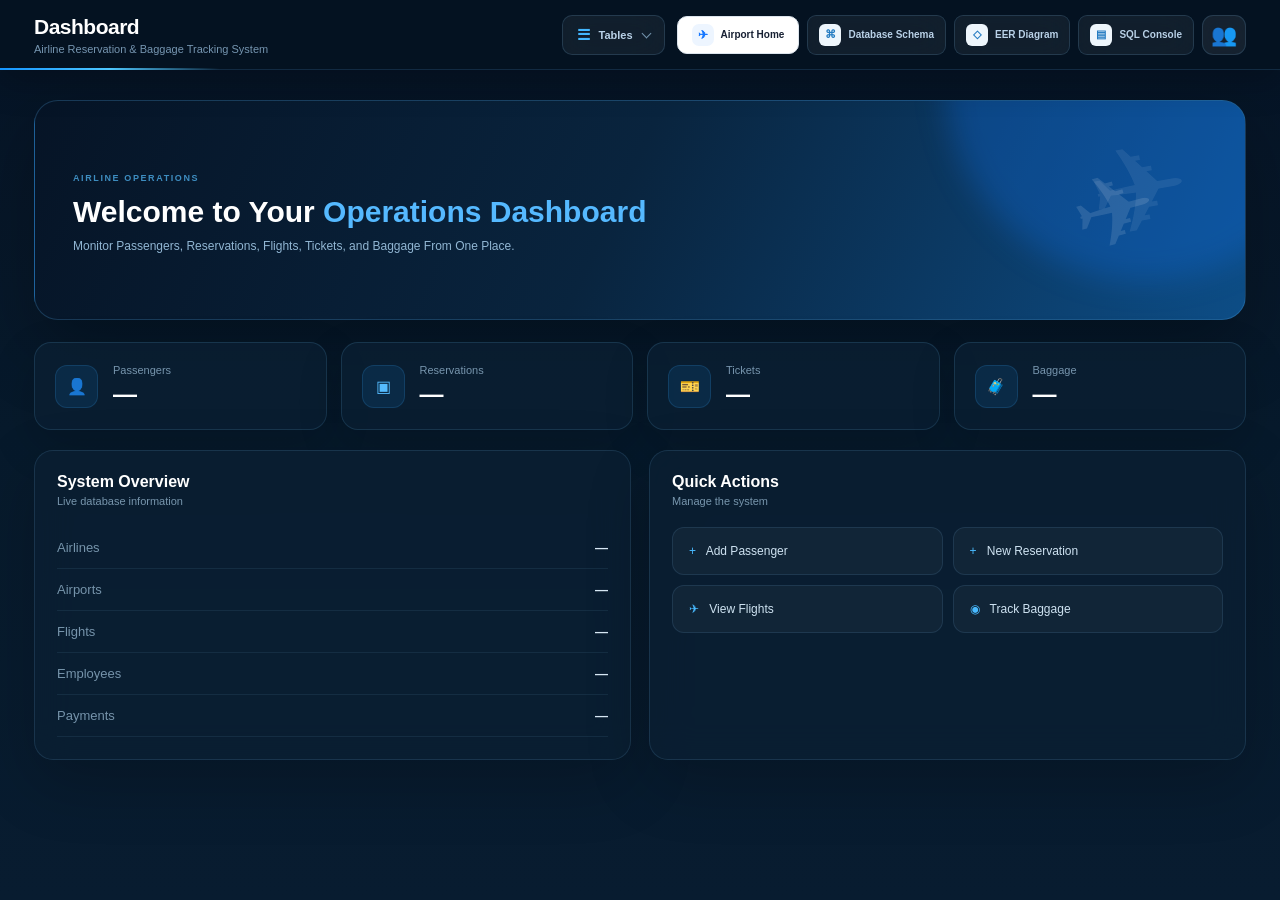
==== commit 13b71c1d: "Final Airline Reservation and Baggage Tracking System" ====
--- a/frontend/dashboard.html
+++ b/frontend/dashboard.html
@@ -7,7 +7,7 @@
     <title>Airline Reservation & Baggage Tracking</title>
 
     <link rel="stylesheet" href="style.css">
-    <link rel="stylesheet" href="dashboard-premium.css">
+    
 </head>
 
 <body>
@@ -4152,6 +4152,5 @@
 </div>
     <script src="script.js"></script>
     <script src="dashboard-router.js"></script>
-    <script src="dashboard-home-navigation.js"></script>
 </body>
 </html>
--- a/frontend/style.css
+++ b/frontend/style.css
@@ -5914,4 +5914,5579 @@
     transform:
         translateY(0);
 
+}
+/* ============================================================
+   AIRTRACK — PREMIUM OPERATIONS DASHBOARD
+   Visual layer only.
+   Existing CRUD/API/SQL functionality is untouched.
+============================================================ */
+
+
+/* ============================================================
+   GLOBAL DASHBOARD
+============================================================ */
+
+body {
+
+    background:
+        radial-gradient(
+            circle at 80% -10%,
+            rgba(37, 110, 220, 0.08),
+            transparent 35%
+        ),
+        #f3f7fb;
+
+}
+
+
+/* ============================================================
+   HIDE OLD SIDEBAR
+============================================================ */
+
+.sidebar {
+
+    display: none !important;
+
+}
+
+
+/* ============================================================
+   MAIN CONTENT — FULL WIDTH
+============================================================ */
+
+.main-content {
+
+    margin-left: 0 !important;
+
+    width: 100% !important;
+
+    min-width: 0;
+
+}
+
+
+/* ============================================================
+   TOPBAR
+============================================================ */
+
+.topbar {
+
+    position: sticky;
+
+    top: 0;
+
+    z-index: 100;
+
+    height: 72px;
+
+    padding:
+        0 32px;
+
+    background:
+        rgba(255,255,255,0.88) !important;
+
+    border-bottom:
+        1px solid #dce6ef !important;
+
+    backdrop-filter:
+        blur(18px);
+
+    box-shadow:
+        0 8px 30px rgba(20,45,70,0.05);
+
+}
+
+
+/* ============================================================
+   TOPBAR TITLE
+============================================================ */
+
+.topbar h1 {
+
+    font-size:
+        21px !important;
+
+    font-weight:
+        750;
+
+    letter-spacing:
+        -0.5px;
+
+    color:
+        #081b2d;
+
+}
+
+
+.topbar p,
+.topbar .subtitle {
+
+    color:
+        #7890a4 !important;
+
+}
+
+
+/* ============================================================
+   AIRLINE ACCENT
+============================================================ */
+
+.topbar::after {
+
+    content: "";
+
+    position: absolute;
+
+    left: 0;
+
+    bottom: -1px;
+
+    width: 150px;
+
+    height: 2px;
+
+    background:
+        linear-gradient(
+            90deg,
+            #147cff,
+            #43baff,
+            transparent
+        );
+
+}
+
+
+/* ============================================================
+   CONTENT AREA
+============================================================ */
+
+.content {
+
+    padding:
+        30px 34px 50px !important;
+
+}
+
+
+/* ============================================================
+   PAGE HEADERS
+============================================================ */
+
+.page-header {
+
+    margin-bottom:
+        22px;
+
+}
+
+
+.page-header h2 {
+
+    font-size:
+        28px !important;
+
+    color:
+        #071a2d !important;
+
+    letter-spacing:
+        -0.8px;
+
+}
+
+
+.page-header p {
+
+    color:
+        #72899d !important;
+
+}
+
+
+/* ============================================================
+   DATA CONTAINERS
+============================================================ */
+
+.data-card,
+.table-card,
+.content-card,
+.section-card {
+
+    border:
+        1px solid #dce7f0 !important;
+
+    border-radius:
+        18px !important;
+
+    background:
+        rgba(255,255,255,0.92) !important;
+
+    box-shadow:
+        0 12px 40px rgba(22,52,80,0.055) !important;
+
+    transition:
+        transform .25s ease,
+        box-shadow .25s ease,
+        border-color .25s ease;
+
+}
+
+
+.data-card:hover,
+.table-card:hover,
+.content-card:hover,
+.section-card:hover {
+
+    border-color:
+        #c9dced !important;
+
+    box-shadow:
+        0 18px 50px rgba(22,52,80,0.08) !important;
+
+}
+
+
+/* ============================================================
+   TABLE WRAPPER
+============================================================ */
+
+.table-container {
+
+    border:
+        1px solid #dce7f0;
+
+    border-radius:
+        16px;
+
+    overflow:
+        hidden;
+
+    background:
+        white;
+
+}
+
+
+/* ============================================================
+   DATA TABLE
+============================================================ */
+
+.data-table {
+
+    border-collapse:
+        separate;
+
+    border-spacing:
+        0;
+
+}
+
+
+.data-table thead th {
+
+    background:
+        #f4f8fc !important;
+
+    color:
+        #6c8296 !important;
+
+    font-size:
+        10px !important;
+
+    font-weight:
+        800 !important;
+
+    letter-spacing:
+        .8px;
+
+    text-transform:
+        uppercase;
+
+    border-bottom:
+        1px solid #dce7f0 !important;
+
+}
+
+
+.data-table tbody tr {
+
+    transition:
+        background .18s ease;
+
+}
+
+
+.data-table tbody tr:hover {
+
+    background:
+        #f7fbff !important;
+
+}
+
+
+.data-table tbody td {
+
+    border-bottom:
+        1px solid #edf2f6 !important;
+
+    color:
+        #23384b !important;
+
+}
+
+
+/* ============================================================
+   ID / KEY CELLS
+============================================================ */
+
+.data-table tbody td:first-child {
+
+    font-weight:
+        750;
+
+    color:
+        #126fd5 !important;
+
+}
+
+
+/* ============================================================
+   BUTTONS
+============================================================ */
+
+button {
+
+    transition:
+        transform .18s ease,
+        box-shadow .18s ease,
+        background .18s ease;
+
+}
+
+
+button:hover {
+
+    transform:
+        translateY(0);
+
+}
+
+/* ============================================================
+   PRIMARY BUTTONS
+============================================================ */
+
+.btn-primary,
+.primary-btn,
+button[type="submit"] {
+
+    background:
+        linear-gradient(
+            135deg,
+            #176ff0,
+            #0756c7
+        ) !important;
+
+    border:
+        none !important;
+
+    box-shadow:
+        0 8px 20px rgba(23,111,240,0.20);
+
+}
+
+
+.btn-primary:hover,
+.primary-btn:hover,
+button[type="submit"]:hover {
+
+    box-shadow:
+        0 12px 28px rgba(23,111,240,0.28);
+
+}
+
+
+/* ============================================================
+   SEARCH
+============================================================ */
+
+.search-box,
+.search-container {
+
+    background:
+        white !important;
+
+    border:
+        1px solid #d9e5ef !important;
+
+    border-radius:
+        12px !important;
+
+    transition:
+        .2s ease;
+
+}
+
+
+.search-box:focus-within,
+.search-container:focus-within {
+
+    border-color:
+        #3d98f5 !important;
+
+    box-shadow:
+        0 0 0 4px rgba(61,152,245,0.08);
+
+}
+
+
+/* ============================================================
+   INPUTS
+============================================================ */
+
+input,
+select,
+textarea {
+
+    border-color:
+        #d7e2eb !important;
+
+    border-radius:
+        10px !important;
+
+    background:
+        #ffffff !important;
+
+    color:
+        #172b3e !important;
+
+}
+
+
+input:focus,
+select:focus,
+textarea:focus {
+
+    border-color:
+        #348df0 !important;
+
+    box-shadow:
+        0 0 0 4px rgba(52,141,240,0.08) !important;
+
+    outline:
+        none;
+
+}
+
+
+/* ============================================================
+   MODALS
+============================================================ */
+
+.modal {
+
+    border:
+        1px solid #dbe7f0 !important;
+
+    border-radius:
+        20px !important;
+
+    box-shadow:
+        0 30px 90px rgba(4,25,45,0.25) !important;
+
+}
+
+
+.modal-header {
+
+    background:
+        linear-gradient(
+            135deg,
+            #f8fbfe,
+            #eef6fc
+        );
+
+    border-bottom:
+        1px solid #e1eaf1 !important;
+
+}
+
+
+.modal-header h3 {
+
+    color:
+        #081b2d !important;
+
+}
+
+
+/* ============================================================
+   DASHBOARD HERO
+============================================================ */
+
+.dashboard-hero {
+
+    position:
+        relative;
+
+    overflow:
+        hidden;
+
+    border-radius:
+        22px;
+
+    background:
+        linear-gradient(
+            135deg,
+            #071a2d,
+            #0c3556 55%,
+            #126dd3
+        ) !important;
+
+    box-shadow:
+        0 20px 55px rgba(5,35,65,0.18);
+
+}
+
+
+.dashboard-hero::before {
+
+    content:
+        "✈";
+
+    position:
+        absolute;
+
+    right:
+        45px;
+
+    top:
+        15px;
+
+    font-size:
+        110px;
+
+    opacity:
+        .08;
+
+    transform:
+        rotate(-8deg);
+
+}
+
+
+.dashboard-hero::after {
+
+    content: "";
+
+    position:
+        absolute;
+
+    width:
+        280px;
+
+    height:
+        280px;
+
+    right:
+        -90px;
+
+    bottom:
+        -160px;
+
+    border-radius:
+        50%;
+
+    border:
+        1px solid rgba(255,255,255,.15);
+
+    box-shadow:
+        0 0 0 35px rgba(255,255,255,.025),
+        0 0 0 70px rgba(255,255,255,.02);
+
+}
+
+
+/* ============================================================
+   DASHBOARD STAT CARDS
+============================================================ */
+
+.stat-card {
+
+    position:
+        relative;
+
+    overflow:
+        hidden;
+
+    border:
+        1px solid #dce7f0 !important;
+
+    border-radius:
+        17px !important;
+
+    background:
+        rgba(255,255,255,.94) !important;
+
+    box-shadow:
+        0 10px 30px rgba(24,56,84,.05) !important;
+
+    transition:
+        .25s ease;
+
+}
+
+
+.stat-card::before {
+
+    content: "";
+
+    position:
+        absolute;
+
+    top:
+        0;
+
+    left:
+        0;
+
+    width:
+        100%;
+
+    height:
+        3px;
+
+    background:
+        linear-gradient(
+            90deg,
+            #1675ed,
+            #46b9ff
+        );
+
+    transform:
+        translateX(-100%);
+
+    transition:
+        .45s ease;
+
+}
+
+
+.stat-card:hover::before {
+
+    transform:
+        translateX(0);
+
+}
+
+
+.stat-card:hover {
+
+    transform:
+        translateY(-5px);
+
+    box-shadow:
+        0 18px 42px rgba(24,56,84,.09) !important;
+
+}
+
+
+/* ============================================================
+   STATUS
+============================================================ */
+
+.system-status {
+
+    color:
+        #159b63 !important;
+
+    font-weight:
+        700;
+
+}
+
+
+/* ============================================================
+   ACTION BUTTONS
+============================================================ */
+
+.action-btn {
+
+    border-radius:
+        9px !important;
+
+}
+
+
+.edit-btn {
+
+    background:
+        #eef6ff !important;
+
+    color:
+        #176fe0 !important;
+
+}
+
+
+.delete-btn {
+
+    background:
+        #fff1f2 !important;
+
+    color:
+        #df4b58 !important;
+
+}
+
+
+/* ============================================================
+   SCROLLBAR
+============================================================ */
+
+::-webkit-scrollbar {
+
+    width:
+        8px;
+
+}
+
+
+::-webkit-scrollbar-track {
+
+    background:
+        #edf2f6;
+
+}
+
+
+::-webkit-scrollbar-thumb {
+
+    background:
+        #b9cad8;
+
+    border-radius:
+        10px;
+
+}
+
+
+::-webkit-scrollbar-thumb:hover {
+
+    background:
+        #8fa8bb;
+
+}
+
+
+/* ============================================================
+   MOBILE
+============================================================ */
+
+@media (max-width: 800px) {
+
+    .topbar {
+
+        padding:
+            0 18px;
+
+    }
+
+
+    .content {
+
+        padding:
+            22px 16px 40px !important;
+
+    }
+
+}
+/* ============================================================
+   COMPACT SYSTEM NAVIGATION
+============================================================ */
+
+.dashboard-navigation {
+
+    position:
+        relative;
+
+}
+
+
+.dashboard-nav-button {
+
+    display:
+        inline-flex;
+
+    align-items:
+        center;
+
+    gap:
+        8px;
+
+    height:
+        40px;
+
+    padding:
+        0 14px;
+
+    border:
+        1px solid #d8e4ed;
+
+    border-radius:
+        10px;
+
+    background:
+        #ffffff;
+
+    color:
+        #173047;
+
+    font-size:
+        11px;
+
+    font-weight:
+        750;
+
+    cursor:
+        pointer;
+
+}
+
+
+.dashboard-nav-button:hover {
+
+    border-color:
+        #9fc8ea;
+
+    background:
+        #f7fbff;
+
+    box-shadow:
+        0 6px 20px rgba(20,80,130,.08);
+
+}
+
+
+.nav-menu-icon {
+
+    color:
+        #1677ed;
+
+    font-size:
+        15px;
+
+}
+
+
+.nav-chevron {
+
+    color:
+        #7e94a6;
+
+    font-size:
+        13px;
+
+    transition:
+        transform .2s ease;
+
+}
+
+
+.dashboard-navigation.open
+.nav-chevron {
+
+    transform:
+        rotate(180deg);
+
+}
+
+
+/* ============================================================
+   DROPDOWN
+============================================================ */
+
+.dashboard-nav-menu {
+
+    position:
+        absolute;
+
+    top:
+        calc(100% + 10px);
+
+    right:
+        0;
+
+    width:
+        245px;
+
+    max-height:
+        600px;
+
+    overflow-y:
+        auto;
+
+    padding:
+        9px;
+
+    border:
+        1px solid #d8e5ef;
+
+    border-radius:
+        16px;
+
+    background:
+        rgba(255,255,255,.97);
+
+    box-shadow:
+        0 25px 70px rgba(8,35,58,.18);
+
+    backdrop-filter:
+        blur(18px);
+
+    opacity:
+        0;
+
+    visibility:
+        hidden;
+
+    transform:
+        translateY(-8px)
+        scale(.98);
+
+    transform-origin:
+        top right;
+
+    transition:
+        opacity .2s ease,
+        transform .2s ease,
+        visibility .2s ease;
+
+}
+
+
+.dashboard-navigation.open
+.dashboard-nav-menu {
+
+    opacity:
+        1;
+
+    visibility:
+        visible;
+
+    transform:
+        translateY(0)
+        scale(1);
+
+}
+
+
+/* ============================================================
+   MENU HEADER
+============================================================ */
+
+.nav-menu-title {
+
+    display:
+        flex;
+
+    align-items:
+        center;
+
+    gap:
+        8px;
+
+    padding:
+        10px 11px 12px;
+
+    color:
+        #73899c;
+
+    font-size:
+        9px;
+
+    font-weight:
+        850;
+
+    letter-spacing:
+        1px;
+
+}
+
+
+.nav-menu-title span {
+
+    color:
+        #1677ed;
+
+    font-size:
+        14px;
+
+}
+
+
+/* ============================================================
+   MENU ITEMS
+============================================================ */
+
+.dashboard-nav-menu button {
+
+    width:
+        100%;
+
+    display:
+        flex;
+
+    align-items:
+        center;
+
+    gap:
+        11px;
+
+    padding:
+        10px 11px;
+
+    margin:
+        2px 0;
+
+    border:
+        none;
+
+    border-radius:
+        9px;
+
+    background:
+        transparent;
+
+    color:
+        #324b60;
+
+    text-align:
+        left;
+
+    font-size:
+        11px;
+
+    font-weight:
+        600;
+
+    cursor:
+        pointer;
+
+    transform:
+        none;
+
+}
+
+
+.dashboard-nav-menu button span {
+
+    width:
+        24px;
+
+    height:
+        24px;
+
+    display:
+        inline-flex;
+
+    align-items:
+        center;
+
+    justify-content:
+        center;
+
+    flex-shrink:
+        0;
+
+    border-radius:
+        7px;
+
+    background:
+        #f0f6fb;
+
+    color:
+        #347fb9;
+
+    font-size:
+        12px;
+
+}
+
+
+.dashboard-nav-menu button:hover {
+
+    background:
+        #edf6ff;
+
+    color:
+        #0e6ed7;
+
+}
+
+
+.dashboard-nav-menu button:hover span {
+
+    background:
+        #dceeff;
+
+    color:
+        #126fd5;
+
+}
+
+
+/* ============================================================
+   DIVIDER
+============================================================ */
+
+.nav-menu-divider {
+
+    height:
+        1px;
+
+    margin:
+        8px 6px;
+
+    background:
+        #e4edf3;
+
+}
+
+
+/* ============================================================
+   MOBILE
+============================================================ */
+
+@media (max-width: 650px) {
+
+    .dashboard-nav-button span:nth-child(2) {
+
+        display:
+            none;
+
+    }
+
+
+    .dashboard-nav-menu {
+
+        position:
+            fixed;
+
+        top:
+            66px;
+
+        right:
+            12px;
+
+        width:
+            min(280px, calc(100vw - 24px));
+
+    }
+
+}
+/* ============================================================
+   TOPBAR DATABASE LINKS
+============================================================ */
+
+.topbar-db-link {
+
+    display: inline-flex;
+
+    align-items: center;
+
+    gap: 7px;
+
+    height: 40px;
+
+    padding: 0 11px;
+
+    border: 1px solid transparent;
+
+    border-radius: 9px;
+
+    background: transparent;
+
+    color: #50687c;
+
+    font-size: 10px;
+
+    font-weight: 700;
+
+    cursor: pointer;
+
+    white-space: nowrap;
+
+    transition:
+        background .2s ease,
+        color .2s ease,
+        border-color .2s ease,
+        transform .2s ease;
+
+}
+
+
+.topbar-db-link span:first-child {
+
+    display: inline-flex;
+
+    align-items: center;
+
+    justify-content: center;
+
+    width: 22px;
+
+    height: 22px;
+
+    border-radius: 6px;
+
+    background: #eef6fc;
+
+    color: #237bc1;
+
+    font-size: 11px;
+
+}
+
+
+.topbar-db-link:hover {
+
+    background: #f1f7fc;
+
+    border-color: #d9e7f1;
+
+    color: #126fd0;
+
+    transform: translateY(-1px);
+
+}
+
+
+.topbar-db-link:hover span:first-child {
+
+    background: #e1f0fc;
+
+    color: #126fd0;
+
+}
+
+
+/* Keep Tables visually consistent */
+
+.dashboard-nav-button {
+
+    min-width: 88px;
+
+}
+
+
+/* ============================================================
+   TOPBAR SPACING
+============================================================ */
+
+.topbar-right {
+
+    display: flex;
+
+    align-items: center;
+
+    gap: 8px;
+
+}
+
+
+/* Slightly stronger separation for Airport Home */
+
+.topbar-right .home-button {
+
+    margin-left: 4px;
+
+}
+/* Fix Tables dropdown arrow */
+
+.dashboard-nav-button .nav-chevron {
+    display: inline-flex;
+    align-items: center;
+    justify-content: center;
+
+    width: 14px;
+    height: 14px;
+
+    margin-left: 1px;
+
+    color: #6f8497;
+    font-size: 12px;
+    line-height: 1;
+
+    transform: translateY(-1px);
+}
+
+.dashboard-navigation.open .dashboard-nav-button .nav-chevron {
+    transform: translateY(1px) rotate(180deg);
+}
+/* ============================================================
+   TABLES CHEVRON — CLEAN CSS ARROW
+============================================================ */
+
+.dashboard-nav-button .nav-chevron {
+    display: block;
+
+    width: 7px;
+    height: 7px;
+
+    margin-left: 2px;
+    margin-top: -3px;
+
+    border-right: 1.5px solid #6f8497;
+    border-bottom: 1.5px solid #6f8497;
+
+    transform: rotate(45deg);
+
+    transition: transform 0.2s ease;
+}
+
+
+/* When dropdown is open */
+
+.dashboard-navigation.open
+.dashboard-nav-button .nav-chevron {
+
+    margin-top: 3px;
+
+    transform: rotate(225deg);
+
+}
+/* ============================================================
+   AIRTRACK — AIRPORT TERMINAL DASHBOARD THEME
+   Matches the visual language of airport-home.css
+   Visual-only override — existing functionality untouched.
+============================================================ */
+
+
+/* ============================================================
+   GLOBAL
+============================================================ */
+
+html {
+    scroll-behavior: smooth;
+}
+
+body {
+    background:
+        radial-gradient(
+            circle at 82% -10%,
+            rgba(20, 119, 255, 0.20),
+            transparent 30%
+        ),
+        radial-gradient(
+            circle at 10% 35%,
+            rgba(32, 173, 225, 0.08),
+            transparent 28%
+        ),
+        #061426 !important;
+
+    color: #eaf4ff !important;
+}
+
+
+/* ============================================================
+   MAIN APPLICATION
+============================================================ */
+
+#app {
+    min-height: 100vh;
+    background:
+        linear-gradient(
+            180deg,
+            #061426 0%,
+            #071a2c 48%,
+            #081c30 100%
+        );
+}
+
+
+/* ============================================================
+   HIDE OLD SIDEBAR
+============================================================ */
+
+.sidebar {
+    display: none !important;
+}
+
+.main-content {
+    width: 100% !important;
+    margin-left: 0 !important;
+    min-width: 0;
+    background: transparent !important;
+}
+
+
+/* ============================================================
+   TOP NAVIGATION
+============================================================ */
+
+.topbar {
+    position: sticky !important;
+    top: 0;
+    z-index: 500;
+
+    height: 70px !important;
+
+    padding:
+        0 34px !important;
+
+    background:
+        rgba(5, 19, 34, 0.88) !important;
+
+    border-bottom:
+        1px solid rgba(83, 157, 215, 0.18) !important;
+
+    backdrop-filter:
+        blur(22px);
+
+    box-shadow:
+        0 12px 35px rgba(0, 0, 0, 0.22) !important;
+}
+
+
+/* blue terminal line under navbar */
+
+.topbar::after {
+    content: "";
+
+    position: absolute;
+
+    left: 0;
+    bottom: -1px;
+
+    width: 220px;
+    height: 2px;
+
+    background:
+        linear-gradient(
+            90deg,
+            #1595ff,
+            #4ec8ff,
+            transparent
+        );
+}
+
+
+/* ============================================================
+   TOPBAR TITLE
+============================================================ */
+
+.topbar h1 {
+    color: #ffffff !important;
+
+    font-size: 21px !important;
+
+    font-weight: 750;
+
+    letter-spacing:
+        -0.5px;
+}
+
+.topbar p,
+.topbar .subtitle {
+    color:
+        #7696b1 !important;
+
+    font-size:
+        11px !important;
+}
+
+
+/* ============================================================
+   TOPBAR RIGHT SIDE
+============================================================ */
+
+.topbar-right {
+    display: flex;
+
+    align-items: center;
+
+    gap: 8px !important;
+}
+
+
+/* ============================================================
+   SYSTEM STATUS
+============================================================ */
+
+.system-status {
+    display: inline-flex;
+
+    align-items: center;
+
+    gap: 7px;
+
+    padding:
+        7px 10px;
+
+    border-radius:
+        999px;
+
+    background:
+        rgba(22, 201, 135, 0.07);
+
+    border:
+        1px solid rgba(36, 201, 135, 0.13);
+
+    color:
+        #3de0a0 !important;
+
+    font-size:
+        9px !important;
+
+    font-weight:
+        800;
+
+    letter-spacing:
+        .5px;
+}
+
+
+/* ============================================================
+   USER / TEAM BUTTON
+============================================================ */
+
+.user-avatar,
+.team-button {
+    border:
+        1px solid rgba(115, 175, 220, 0.18) !important;
+
+    background:
+        rgba(255,255,255,0.07) !important;
+
+    color:
+        #d9edff !important;
+
+    backdrop-filter:
+        blur(14px);
+}
+
+.user-avatar {
+    width: 38px;
+    height: 38px;
+
+    border-radius: 11px !important;
+}
+
+.team-button {
+    min-width: 42px;
+
+    height: 40px;
+
+    border-radius: 11px !important;
+}
+
+.team-button:hover {
+    background:
+        rgba(31, 139, 230, 0.15) !important;
+
+    border-color:
+        rgba(70, 174, 255, 0.45) !important;
+
+    box-shadow:
+        0 8px 25px rgba(0, 130, 255, 0.15);
+}
+
+
+/* ============================================================
+   TOP DATABASE NAVIGATION
+============================================================ */
+
+.dashboard-nav-button,
+.topbar-db-link {
+    border:
+        1px solid rgba(110, 169, 211, 0.20) !important;
+
+    background:
+        rgba(255,255,255,0.055) !important;
+
+    color:
+        #b9d2e8 !important;
+
+    backdrop-filter:
+        blur(16px);
+}
+
+.dashboard-nav-button:hover,
+.topbar-db-link:hover {
+    background:
+        rgba(29, 133, 225, 0.14) !important;
+
+    border-color:
+        rgba(69, 169, 245, 0.40) !important;
+
+    color:
+        #ffffff !important;
+
+    box-shadow:
+        0 8px 25px rgba(0, 126, 255, 0.12);
+}
+
+.nav-menu-icon {
+    color:
+        #43b7ff !important;
+}
+
+.nav-chevron {
+    border-color:
+        #7394ae !important;
+}
+
+
+/* ============================================================
+   CONTENT AREA
+============================================================ */
+
+.content {
+    position: relative;
+
+    min-height: calc(100vh - 70px);
+
+    padding:
+        34px 38px 70px !important;
+
+    background:
+        radial-gradient(
+            circle at 75% 5%,
+            rgba(22, 119, 255, 0.09),
+            transparent 28%
+        );
+}
+
+
+/* subtle airport grid */
+
+.content::before {
+    content: "";
+
+    position: fixed;
+
+    inset: 70px 0 0 0;
+
+    pointer-events: none;
+
+    opacity: 0.12;
+
+    background-image:
+        linear-gradient(
+            rgba(78, 160, 215, 0.09) 1px,
+            transparent 1px
+        ),
+        linear-gradient(
+            90deg,
+            rgba(78, 160, 215, 0.09) 1px,
+            transparent 1px
+        );
+
+    background-size:
+        55px 55px;
+
+    mask-image:
+        linear-gradient(
+            to bottom,
+            black,
+            transparent 85%
+        );
+}
+
+
+/* ============================================================
+   PAGE HEADERS
+============================================================ */
+
+.page-header {
+    position: relative;
+
+    margin-bottom:
+        24px !important;
+}
+
+.page-header h2 {
+    color:
+        #ffffff !important;
+
+    font-size:
+        28px !important;
+
+    font-weight:
+        750 !important;
+
+    letter-spacing:
+        -0.8px;
+}
+
+.page-header p {
+    color:
+        #7694ac !important;
+
+    font-size:
+        11px !important;
+}
+
+
+/* small blue accent */
+
+.page-header::before {
+    content:
+        "AIRLINE OPERATIONS";
+
+    display:
+        block;
+
+    margin-bottom:
+        8px;
+
+    color:
+        #4abaff;
+
+    font-size:
+        8px;
+
+    font-weight:
+        800;
+
+    letter-spacing:
+        1.7px;
+}
+
+
+/* ============================================================
+   ALL MAIN CARDS
+============================================================ */
+
+.data-card,
+.table-card,
+.content-card,
+.section-card,
+.panel,
+.data-container {
+
+    position: relative;
+
+    overflow: hidden;
+
+    background:
+        rgba(11, 31, 50, 0.78) !important;
+
+    border:
+        1px solid rgba(93, 155, 199, 0.18) !important;
+
+    border-radius:
+        19px !important;
+
+    box-shadow:
+        0 22px 65px rgba(0,0,0,0.20) !important;
+
+    backdrop-filter:
+        blur(18px);
+
+    color:
+        #dbeeff !important;
+
+    transition:
+        transform .22s ease,
+        border-color .22s ease,
+        box-shadow .22s ease;
+}
+
+
+.data-card:hover,
+.table-card:hover,
+.content-card:hover,
+.section-card:hover,
+.panel:hover {
+
+    border-color:
+        rgba(72, 170, 239, 0.30) !important;
+
+    box-shadow:
+        0 26px 75px rgba(0,0,0,0.27) !important;
+}
+
+
+/* ============================================================
+   CARD LIGHT EFFECT
+============================================================ */
+
+.data-card::before,
+.table-card::before,
+.content-card::before,
+.section-card::before {
+
+    content: "";
+
+    position: absolute;
+
+    top: 0;
+    left: 0;
+
+    width: 100%;
+    height: 1px;
+
+    background:
+        linear-gradient(
+            90deg,
+            transparent,
+            rgba(77, 185, 255, 0.55),
+            transparent
+        );
+
+    opacity:
+        .55;
+
+    pointer-events:
+        none;
+}
+
+
+/* ============================================================
+   DASHBOARD WELCOME / HERO
+============================================================ */
+
+.welcome-card,
+.dashboard-hero {
+
+    position: relative;
+
+    overflow: hidden;
+
+    min-height:
+        220px !important;
+
+    border-radius:
+        24px !important;
+
+    padding:
+        38px !important;
+
+    background:
+        linear-gradient(
+            115deg,
+            #061426 0%,
+            #09243e 48%,
+            #0d4d86 100%
+        ) !important;
+
+    border:
+        1px solid rgba(84, 173, 232, 0.24) !important;
+
+    box-shadow:
+        0 25px 75px rgba(0,0,0,0.28) !important;
+
+}
+
+
+/* large blue glow */
+
+.welcome-card::before,
+.dashboard-hero::before {
+
+    content: "";
+
+    position: absolute;
+
+    width:
+        400px;
+
+    height:
+        400px;
+
+    right:
+        -100px;
+
+    top:
+        -220px;
+
+    border-radius:
+        50%;
+
+    background:
+        rgba(19, 120, 255, 0.25);
+
+    filter:
+        blur(15px);
+
+    pointer-events:
+        none;
+}
+
+
+/* secondary glow */
+
+.welcome-card::after,
+.dashboard-hero::after {
+
+    content:
+        "✈";
+
+    position:
+        absolute;
+
+    right:
+        55px;
+
+    top:
+        20px;
+
+    font-size:
+        120px;
+
+    color:
+        #ffffff;
+
+    opacity:
+        .08;
+
+    transform:
+        rotate(-10deg);
+
+    pointer-events:
+        none;
+}
+
+
+/* ============================================================
+   WELCOME TEXT
+============================================================ */
+
+.welcome-card > *,
+.dashboard-hero > * {
+    position:
+        relative;
+
+    z-index:
+        2;
+}
+
+.eyebrow {
+    color:
+        #55bfff !important;
+
+    font-size:
+        9px !important;
+
+    font-weight:
+        800;
+
+    letter-spacing:
+        1.6px;
+}
+
+.welcome-card h2 {
+    color:
+        #ffffff !important;
+
+    font-size:
+        30px !important;
+
+    font-weight:
+        750;
+}
+
+.welcome-card h2 span {
+    color:
+        #55b9ff !important;
+}
+
+.welcome-card p {
+    color:
+        #91b6d3 !important;
+
+    font-size:
+        12px !important;
+}
+
+
+/* ============================================================
+   STAT CARDS
+============================================================ */
+
+.stats-grid {
+    gap:
+        14px !important;
+}
+
+.stat-card {
+
+    position:
+        relative;
+
+    overflow:
+        hidden;
+
+    min-height:
+        88px;
+
+    background:
+        rgba(10, 31, 50, 0.82) !important;
+
+    border:
+        1px solid rgba(91, 158, 202, 0.18) !important;
+
+    border-radius:
+        17px !important;
+
+    box-shadow:
+        0 16px 45px rgba(0,0,0,0.16) !important;
+
+    color:
+        white !important;
+
+    transition:
+        transform .22s ease,
+        border-color .22s ease,
+        box-shadow .22s ease;
+}
+
+.stat-card:hover {
+
+    transform:
+        translateY(-4px);
+
+    border-color:
+        rgba(65, 169, 241, 0.38) !important;
+
+    box-shadow:
+        0 22px 55px rgba(0,0,0,0.25) !important;
+}
+
+
+.stat-card::before {
+
+    content: "";
+
+    position:
+        absolute;
+
+    left: 0;
+    top: 0;
+
+    width: 100%;
+    height: 2px;
+
+    background:
+        linear-gradient(
+            90deg,
+            #1677ff,
+            #56c5ff
+        );
+}
+
+
+/* ============================================================
+   STAT ICONS
+============================================================ */
+
+.stat-icon {
+
+    background:
+        rgba(27, 129, 225, 0.13) !important;
+
+    border:
+        1px solid rgba(57, 158, 230, 0.18);
+
+    color:
+        #55bcff !important;
+
+    border-radius:
+        12px !important;
+}
+
+.stat-card p {
+    color:
+        #7795ad !important;
+}
+
+.stat-card h3 {
+    color:
+        #ffffff !important;
+}
+
+
+/* ============================================================
+   PANELS
+============================================================ */
+
+.dashboard-grid {
+    gap:
+        18px !important;
+}
+
+.panel-header h3 {
+    color:
+        #ffffff !important;
+}
+
+.panel-header p {
+    color:
+        #7896ad !important;
+}
+
+
+/* ============================================================
+   OVERVIEW LIST
+============================================================ */
+
+.overview-list div {
+
+    border-bottom:
+        1px solid rgba(101, 157, 193, 0.12) !important;
+
+    color:
+        #d9eaf7 !important;
+}
+
+.overview-list span {
+    color:
+        #7694ab !important;
+}
+
+
+/* ============================================================
+   QUICK ACTIONS
+============================================================ */
+
+.quick-actions button {
+
+    background:
+        rgba(255,255,255,0.035) !important;
+
+    border:
+        1px solid rgba(94, 155, 194, 0.17) !important;
+
+    color:
+        #cfe3f2 !important;
+
+    border-radius:
+        12px !important;
+
+    transition:
+        all .2s ease;
+}
+
+.quick-actions button:hover {
+
+    background:
+        rgba(27, 130, 225, 0.12) !important;
+
+    border-color:
+        rgba(63, 167, 238, 0.40) !important;
+
+    color:
+        #ffffff !important;
+
+    transform:
+        translateY(-2px);
+}
+
+.quick-actions span {
+    color:
+        #49baff !important;
+}
+
+
+/* ============================================================
+   SECTION HEADERS
+============================================================ */
+
+.section-header h2 {
+    color:
+        #ffffff !important;
+
+    font-size:
+        25px !important;
+}
+
+.section-header p {
+    color:
+        #7693aa !important;
+}
+
+
+/* ============================================================
+   SEARCH
+============================================================ */
+
+.search-box,
+.search-container {
+
+    background:
+        rgba(255,255,255,0.055) !important;
+
+    border:
+        1px solid rgba(101, 163, 202, 0.22) !important;
+
+    border-radius:
+        13px !important;
+
+    backdrop-filter:
+        blur(16px);
+
+    box-shadow:
+        inset 0 1px 0 rgba(255,255,255,0.04);
+}
+
+.search-box span {
+    color:
+        #4dbaff !important;
+}
+
+.search-box input {
+
+    background:
+        transparent !important;
+
+    color:
+        #ffffff !important;
+}
+
+.search-box input::placeholder {
+    color:
+        #6f8ba1 !important;
+}
+
+.search-box:focus-within,
+.search-container:focus-within {
+
+    border-color:
+        rgba(69, 174, 247, 0.55) !important;
+
+    box-shadow:
+        0 0 0 4px rgba(28, 137, 226, 0.10),
+        0 12px 30px rgba(0,0,0,0.12);
+}
+
+
+/* ============================================================
+   REFRESH BUTTON
+============================================================ */
+
+.refresh-btn {
+
+    background:
+        rgba(255,255,255,0.05) !important;
+
+    border:
+        1px solid rgba(99, 160, 198, 0.20) !important;
+
+    color:
+        #bcd4e6 !important;
+
+    border-radius:
+        10px !important;
+}
+
+.refresh-btn:hover {
+
+    background:
+        rgba(25, 131, 224, 0.12) !important;
+
+    border-color:
+        rgba(66, 169, 237, 0.42) !important;
+
+    color:
+        #ffffff !important;
+}
+
+
+/* ============================================================
+   TABLE WRAPPER
+============================================================ */
+
+.table-container {
+
+    overflow:
+        hidden;
+
+    background:
+        rgba(8, 27, 45, 0.82) !important;
+
+    border:
+        1px solid rgba(91, 155, 198, 0.18) !important;
+
+    border-radius:
+        17px !important;
+
+    box-shadow:
+        0 20px 60px rgba(0,0,0,0.18);
+}
+
+
+/* ============================================================
+   DATA TABLE
+============================================================ */
+
+.data-table {
+
+    color:
+        #dbeeff !important;
+}
+
+.data-table thead th {
+
+    background:
+        rgba(19, 55, 82, 0.78) !important;
+
+    color:
+        #6fa4c7 !important;
+
+    border-bottom:
+        1px solid rgba(92, 157, 199, 0.18) !important;
+
+    font-size:
+        9px !important;
+
+    letter-spacing:
+        1px;
+}
+
+.data-table tbody td {
+
+    background:
+        transparent !important;
+
+    color:
+        #c8dceb !important;
+
+    border-bottom:
+        1px solid rgba(89, 145, 183, 0.10) !important;
+}
+
+.data-table tbody tr {
+
+    transition:
+        background .18s ease;
+}
+
+.data-table tbody tr:hover {
+
+    background:
+        rgba(31, 137, 225, 0.08) !important;
+}
+
+.data-table tbody td:first-child {
+
+    color:
+        #55baff !important;
+
+    font-weight:
+        750;
+}
+
+
+/* ============================================================
+   ID BADGES
+============================================================ */
+
+.id-badge {
+
+    background:
+        rgba(29, 132, 225, 0.12) !important;
+
+    border:
+        1px solid rgba(56, 157, 229, 0.18);
+
+    color:
+        #55baff !important;
+
+    border-radius:
+        7px !important;
+}
+
+
+/* ============================================================
+   ACTION BUTTONS
+============================================================ */
+
+.edit-action,
+.edit-btn {
+
+    background:
+        rgba(30, 132, 229, 0.12) !important;
+
+    color:
+        #55baff !important;
+
+    border:
+        1px solid rgba(55, 157, 230, 0.12);
+}
+
+.edit-action:hover,
+.edit-btn:hover {
+
+    background:
+        rgba(30, 132, 229, 0.22) !important;
+
+    color:
+        #ffffff !important;
+}
+
+.delete-action,
+.delete-btn {
+
+    background:
+        rgba(225, 65, 81, 0.10) !important;
+
+    color:
+        #ff7d88 !important;
+
+    border:
+        1px solid rgba(225, 65, 81, 0.12);
+}
+
+.delete-action:hover,
+.delete-btn:hover {
+
+    background:
+        rgba(225, 65, 81, 0.18) !important;
+}
+
+
+/* ============================================================
+   TABLE FOOTER
+============================================================ */
+
+.table-footer {
+
+    color:
+        #6f8ca4 !important;
+
+    border-top:
+        1px solid rgba(92, 150, 188, 0.12) !important;
+}
+
+
+/* ============================================================
+   PRIMARY BUTTONS
+============================================================ */
+
+.primary-btn,
+.btn-primary,
+button[type="submit"] {
+
+    background:
+        linear-gradient(
+            135deg,
+            #1685ff,
+            #0865d1
+        ) !important;
+
+    color:
+        #ffffff !important;
+
+    border:
+        1px solid rgba(93, 190, 255, 0.45) !important;
+
+    border-radius:
+        10px !important;
+
+    box-shadow:
+        0 9px 28px rgba(12, 111, 220, 0.25) !important;
+
+    font-weight:
+        750;
+}
+
+.primary-btn:hover,
+.btn-primary:hover,
+button[type="submit"]:hover {
+
+    background:
+        linear-gradient(
+            135deg,
+            #2a98ff,
+            #0870df
+        ) !important;
+
+    box-shadow:
+        0 13px 35px rgba(12, 111, 220, 0.38) !important;
+
+    transform:
+        translateY(-2px);
+}
+
+
+/* ============================================================
+   FORM INPUTS
+============================================================ */
+
+input,
+select,
+textarea {
+
+    background:
+        rgba(7, 28, 47, 0.92) !important;
+
+    border:
+        1px solid rgba(100, 161, 199, 0.20) !important;
+
+    color:
+        #e8f5ff !important;
+
+    border-radius:
+        10px !important;
+}
+
+input::placeholder,
+textarea::placeholder {
+
+    color:
+        #68849a !important;
+}
+
+input:hover,
+select:hover,
+textarea:hover {
+
+    border-color:
+        rgba(79, 168, 230, 0.34) !important;
+}
+
+input:focus,
+select:focus,
+textarea:focus {
+
+    border-color:
+        #2999f5 !important;
+
+    box-shadow:
+        0 0 0 4px rgba(35, 144, 232, 0.11) !important;
+
+    outline:
+        none;
+}
+
+
+/* ============================================================
+   FORM LABELS
+============================================================ */
+
+.form-group label {
+
+    color:
+        #8eabc0 !important;
+
+    font-size:
+        10px !important;
+
+    font-weight:
+        700;
+
+    letter-spacing:
+        .3px;
+}
+
+
+/* ============================================================
+   SELECT OPTIONS
+============================================================ */
+
+select option {
+
+    background:
+        #0b2038;
+
+    color:
+        #ffffff;
+}
+
+
+/* ============================================================
+   MODAL
+============================================================ */
+
+.modal-overlay {
+
+    background:
+        rgba(1, 10, 20, 0.72) !important;
+
+    backdrop-filter:
+        blur(9px) !important;
+}
+
+
+.modal {
+
+    background:
+        #0a2037 !important;
+
+    border:
+        1px solid rgba(90, 163, 207, 0.25) !important;
+
+    border-radius:
+        20px !important;
+
+    box-shadow:
+        0 35px 100px rgba(0,0,0,0.48) !important;
+
+    color:
+        #e5f3ff;
+}
+
+
+/* modal header */
+
+.modal-header {
+
+    background:
+        linear-gradient(
+            135deg,
+            #0b2944,
+            #0a2037
+        ) !important;
+
+    border-bottom:
+        1px solid rgba(98, 158, 195, 0.16) !important;
+}
+
+.modal-header h3 {
+
+    color:
+        #ffffff !important;
+}
+
+.modal-header p {
+
+    color:
+        #7796ad !important;
+}
+
+
+/* close */
+
+.modal-close {
+
+    background:
+        rgba(255,255,255,0.06) !important;
+
+    color:
+        #8ca8bc !important;
+
+    border:
+        1px solid rgba(101, 161, 198, 0.14);
+}
+
+.modal-close:hover {
+
+    background:
+        rgba(42, 147, 233, 0.15) !important;
+
+    color:
+        #ffffff !important;
+}
+
+
+/* modal footer */
+
+.modal-actions {
+
+    border-top:
+        1px solid rgba(96, 153, 188, 0.14) !important;
+}
+
+.secondary-btn {
+
+    background:
+        rgba(255,255,255,0.055) !important;
+
+    border:
+        1px solid rgba(96, 157, 197, 0.17) !important;
+
+    color:
+        #a9c2d5 !important;
+
+    border-radius:
+        10px !important;
+}
+
+.secondary-btn:hover {
+
+    background:
+        rgba(255,255,255,0.10) !important;
+
+    color:
+        #ffffff !important;
+}
+
+
+/* ============================================================
+   STATUS BADGES
+============================================================ */
+
+.status-confirmed {
+
+    background:
+        rgba(36, 201, 135, 0.13) !important;
+
+    color:
+        #43dda0 !important;
+
+    border:
+        1px solid rgba(36, 201, 135, 0.16);
+}
+
+.status-pending {
+
+    background:
+        rgba(244, 184, 63, 0.13) !important;
+
+    color:
+        #ffd16b !important;
+
+    border:
+        1px solid rgba(244, 184, 63, 0.15);
+}
+
+.status-cancelled {
+
+    background:
+        rgba(235, 76, 90, 0.13) !important;
+
+    color:
+        #ff7d88 !important;
+
+    border:
+        1px solid rgba(235, 76, 90, 0.15);
+}
+
+.status-default {
+
+    background:
+        rgba(255,255,255,0.07) !important;
+
+    color:
+        #9bb3c5 !important;
+}
+
+
+/* ============================================================
+   LOADING / EMPTY / ERROR
+============================================================ */
+
+.loading-state,
+.empty-state {
+
+    color:
+        #718da3 !important;
+}
+
+.empty-state h3 {
+
+    color:
+        #ffffff !important;
+}
+
+.empty-state p {
+
+    color:
+        #718da3 !important;
+}
+
+.error-state {
+
+    color:
+        #ff7d88 !important;
+}
+
+.error-state p {
+
+    color:
+        #718da3 !important;
+}
+
+
+/* ============================================================
+   EER DIAGRAM
+============================================================ */
+
+.eer-panel,
+.eer-workspace,
+.eer-legend {
+
+    background:
+        rgba(7, 28, 47, 0.82) !important;
+
+    border:
+        1px solid rgba(88, 153, 196, 0.18) !important;
+
+    border-radius:
+        19px !important;
+
+    box-shadow:
+        0 22px 65px rgba(0,0,0,0.20) !important;
+}
+
+.eer-toolbar {
+
+    background:
+        rgba(7, 25, 43, 0.92) !important;
+
+    border-bottom:
+        1px solid rgba(89, 154, 198, 0.16) !important;
+}
+
+.eer-toolbar-info strong {
+
+    color:
+        #ffffff !important;
+}
+
+.eer-toolbar-info span {
+
+    color:
+        #7897ae !important;
+}
+
+.eer-tool-btn {
+
+    background:
+        rgba(255,255,255,0.055) !important;
+
+    border:
+        1px solid rgba(99, 160, 200, 0.18) !important;
+
+    color:
+        #a9c4d8 !important;
+
+    border-radius:
+        9px !important;
+}
+
+.eer-tool-btn:hover {
+
+    background:
+        rgba(29, 133, 225, 0.14) !important;
+
+    border-color:
+        rgba(69, 171, 239, 0.38) !important;
+
+    color:
+        #ffffff !important;
+}
+
+
+/* EER nodes */
+
+.eer-node {
+
+    background:
+        rgba(10, 34, 55, 0.95) !important;
+
+    border:
+        1px solid rgba(69, 161, 222, 0.30) !important;
+
+    box-shadow:
+        0 12px 30px rgba(0,0,0,0.25);
+}
+
+.eer-node:hover {
+
+    border-color:
+        rgba(77, 190, 255, 0.65) !important;
+
+    box-shadow:
+        0 18px 45px rgba(0, 125, 220, 0.18);
+}
+
+.eer-node-title {
+
+    background:
+        linear-gradient(
+            135deg,
+            #0d4169,
+            #0b2b47
+        ) !important;
+
+    color:
+        #ffffff !important;
+}
+
+.eer-field {
+
+    color:
+        #a9c5d8 !important;
+
+    border-color:
+        rgba(87, 145, 181, 0.12) !important;
+}
+
+
+/* ============================================================
+   DATABASE / SQL CONSOLE
+============================================================ */
+
+#sql-console,
+.sql-console,
+.sql-editor-panel,
+.sql-result-panel {
+
+    color:
+        #dceeff;
+}
+
+.sql-editor-panel,
+.sql-result-panel {
+
+    background:
+        rgba(7, 27, 45, 0.86) !important;
+
+    border:
+        1px solid rgba(91, 156, 200, 0.18) !important;
+
+    border-radius:
+        18px !important;
+
+    box-shadow:
+        0 22px 65px rgba(0,0,0,0.20);
+}
+
+
+/* ============================================================
+   TOAST
+============================================================ */
+
+.toast {
+
+    border:
+        1px solid rgba(255,255,255,0.10);
+
+    box-shadow:
+        0 18px 50px rgba(0,0,0,0.35);
+
+    backdrop-filter:
+        blur(16px);
+}
+
+.toast.success {
+
+    background:
+        rgba(18, 126, 88, 0.92) !important;
+}
+
+.toast.error {
+
+    background:
+        rgba(169, 45, 57, 0.94) !important;
+}
+
+
+/* ============================================================
+   SCROLLBAR
+============================================================ */
+
+::-webkit-scrollbar {
+    width:
+        8px;
+
+    height:
+        8px;
+}
+
+::-webkit-scrollbar-track {
+
+    background:
+        #061426;
+}
+
+::-webkit-scrollbar-thumb {
+
+    background:
+        #244761;
+
+    border-radius:
+        10px;
+}
+
+::-webkit-scrollbar-thumb:hover {
+
+    background:
+        #34749c;
+}
+
+
+/* ============================================================
+   MOBILE
+============================================================ */
+
+@media (max-width: 900px) {
+
+    .content {
+        padding:
+            25px 20px 50px !important;
+    }
+
+    .topbar {
+        padding:
+            0 20px !important;
+    }
+
+    .topbar-db-link {
+        padding:
+            0 8px;
+    }
+
+}
+
+
+@media (max-width: 650px) {
+
+    .topbar {
+        height:
+            64px !important;
+    }
+
+    .topbar h1 {
+        font-size:
+            18px !important;
+    }
+
+    .topbar p {
+        display:
+            none;
+    }
+
+    .content {
+        padding:
+            22px 15px 40px !important;
+    }
+
+    .welcome-card,
+    .dashboard-hero {
+        padding:
+            27px !important;
+
+        min-height:
+            190px !important;
+    }
+
+    .welcome-card h2 {
+        font-size:
+            24px !important;
+    }
+
+    .stat-card {
+        min-height:
+            80px;
+    }
+
+}
+/* ============================================================
+   AIRTRACK — FINAL DATABASE CENTER THEME
+   EER + DATABASE SCHEMA + SQL CONSOLE
+
+   IMPORTANT:
+   This block is intentionally scoped.
+   Passenger / Reservation / Flight / Ticket tables remain
+   with the existing dashboard styling.
+============================================================ */
+
+
+/* ============================================================
+   1. DATABASE SCHEMA
+   #relationships
+============================================================ */
+
+#relationships {
+    color: #dceeff !important;
+
+    background:
+        radial-gradient(
+            circle at 85% 0%,
+            rgba(21, 117, 218, 0.12),
+            transparent 32%
+        ),
+        transparent !important;
+}
+
+
+/* Header */
+
+#relationships .section-header h2 {
+    color: #ffffff !important;
+}
+
+#relationships .section-header p {
+    color: #7898b1 !important;
+}
+
+
+/* ============================================================
+   SCHEMA STAT CARDS
+============================================================ */
+
+#relationships .eer-stats {
+    gap: 15px;
+}
+
+#relationships .eer-stat-card {
+    background:
+        rgba(10, 31, 50, 0.82) !important;
+
+    border:
+        1px solid rgba(81, 154, 202, 0.18) !important;
+
+    border-radius:
+        17px !important;
+
+    box-shadow:
+        0 16px 42px rgba(0, 0, 0, 0.20) !important;
+
+    color:
+        #dceeff !important;
+
+    position:
+        relative;
+
+    overflow:
+        hidden;
+}
+
+#relationships .eer-stat-card::before {
+    content: "";
+
+    position: absolute;
+
+    left: 0;
+    top: 0;
+
+    width: 100%;
+    height: 2px;
+
+    background:
+        linear-gradient(
+            90deg,
+            #167cff,
+            #48c4ff
+        );
+}
+
+#relationships .eer-stat-icon {
+    background:
+        rgba(24, 130, 224, 0.13) !important;
+
+    color:
+        #4bbaff !important;
+
+    border:
+        1px solid rgba(69, 169, 235, 0.18);
+}
+
+#relationships .eer-stat-card span {
+    color:
+        #7897ae !important;
+}
+
+#relationships .eer-stat-card strong {
+    color:
+        #ffffff !important;
+}
+
+
+/* ============================================================
+   SCHEMA PANELS
+============================================================ */
+
+#relationships .eer-panel,
+#relationships .eer-mapping-panel {
+
+    background:
+        rgba(8, 28, 46, 0.86) !important;
+
+    border:
+        1px solid rgba(88, 157, 199, 0.18) !important;
+
+    border-radius:
+        19px !important;
+
+    box-shadow:
+        0 22px 65px rgba(0, 0, 0, 0.22) !important;
+
+    color:
+        #dceeff !important;
+}
+
+
+/* ============================================================
+   SCHEMA PANEL HEADER
+============================================================ */
+
+#relationships .eer-panel-header {
+
+    background:
+        rgba(7, 28, 46, 0.92) !important;
+
+    border-bottom:
+        1px solid rgba(89, 153, 194, 0.16) !important;
+
+}
+
+#relationships .eer-panel-header h3 {
+
+    color:
+        #ffffff !important;
+
+}
+
+#relationships .eer-panel-header p {
+
+    color:
+        #7896ad !important;
+
+}
+
+
+/* ============================================================
+   SCHEMA LEGEND
+============================================================ */
+
+#relationships .eer-legend {
+
+    background:
+        rgba(7, 25, 42, 0.90) !important;
+
+    border-bottom:
+        1px solid rgba(87, 149, 190, 0.14) !important;
+
+}
+
+#relationships .eer-legend-item {
+
+    color:
+        #9bb6ca !important;
+
+}
+
+#relationships .eer-legend-dot.pk {
+
+    background:
+        #38aaff !important;
+
+}
+
+#relationships .eer-legend-dot.fk {
+
+    background:
+        #9a7cff !important;
+
+}
+
+#relationships .eer-legend-line {
+
+    background:
+        #58758d !important;
+
+}
+
+#relationships .eer-legend-composite {
+
+    border-color:
+        #ffbd54 !important;
+
+}
+
+
+/* ============================================================
+   SCHEMA DIAGRAM BACKGROUND
+============================================================ */
+
+#relationships .eer-diagram {
+
+    background:
+        radial-gradient(
+            circle at 1px 1px,
+            rgba(73, 137, 178, 0.20) 1px,
+            transparent 1px
+        ) !important;
+
+    background-size:
+        24px 24px !important;
+
+}
+
+
+/* ============================================================
+   SCHEMA TABLE CARDS
+============================================================ */
+
+#relationships .eer-table {
+
+    background:
+        rgba(9, 34, 54, 0.94) !important;
+
+    border:
+        1px solid rgba(71, 158, 215, 0.23) !important;
+
+    border-radius:
+        12px !important;
+
+    box-shadow:
+        0 10px 27px rgba(0, 0, 0, 0.24) !important;
+
+    color:
+        #dceeff !important;
+
+}
+
+#relationships .eer-table:hover {
+
+    background:
+        rgba(12, 43, 68, 0.98) !important;
+
+    border-color:
+        rgba(73, 184, 247, 0.55) !important;
+
+    box-shadow:
+        0 14px 35px rgba(0, 119, 218, 0.18) !important;
+
+}
+
+
+/* Table title */
+
+#relationships .eer-table-header {
+
+    background:
+        linear-gradient(
+            135deg,
+            #0c426a,
+            #092c48
+        ) !important;
+
+    color:
+        #ffffff !important;
+
+    border-bottom:
+        1px solid rgba(74, 171, 227, 0.18);
+
+}
+
+
+/* Fields */
+
+#relationships .eer-field {
+
+    color:
+        #a8c2d5 !important;
+
+    border-bottom:
+        1px solid rgba(80, 139, 176, 0.12) !important;
+
+}
+
+#relationships .eer-field.pk-field {
+
+    color:
+        #51baff !important;
+
+}
+
+#relationships .eer-field.fk-field {
+
+    color:
+        #b093ff !important;
+
+}
+
+
+/* Key icons */
+
+#relationships .key-icon {
+
+    background:
+        rgba(32, 139, 231, 0.14) !important;
+
+    color:
+        #51baff !important;
+
+}
+
+#relationships .fk-field .key-icon {
+
+    background:
+        rgba(137, 92, 237, 0.15) !important;
+
+    color:
+        #b092ff !important;
+
+}
+
+#relationships .fk-mini {
+
+    background:
+        rgba(137, 92, 237, 0.15) !important;
+
+    color:
+        #b092ff !important;
+
+}
+
+
+/* ============================================================
+   RELATIONSHIP MAP
+============================================================ */
+
+#relationships .eer-relationship-info {
+
+    background:
+        rgba(8, 29, 47, 0.92) !important;
+
+    border:
+        1px solid rgba(88, 157, 199, 0.18) !important;
+
+    border-radius:
+        15px !important;
+
+    box-shadow:
+        0 12px 35px rgba(0,0,0,0.20) !important;
+
+}
+
+#relationships .eer-info-header {
+
+    background:
+        rgba(12, 42, 65, 0.92) !important;
+
+    color:
+        #ffffff !important;
+
+    border-bottom:
+        1px solid rgba(87, 150, 191, 0.15) !important;
+
+}
+
+#relationships .eer-relationship {
+
+    border-bottom:
+        1px solid rgba(83, 143, 179, 0.12) !important;
+
+}
+
+#relationships .eer-relationship:nth-child(odd) {
+
+    border-right:
+        1px solid rgba(83, 143, 179, 0.12) !important;
+
+}
+
+#relationships .eer-relationship strong {
+
+    color:
+        #dceeff !important;
+
+}
+
+#relationships .eer-relationship > span {
+
+    background:
+        rgba(29, 132, 225, 0.13) !important;
+
+    color:
+        #58baff !important;
+
+}
+
+#relationships .eer-relationship p {
+
+    color:
+        #7897ad !important;
+
+}
+
+
+/* ============================================================
+   RELATIONAL MAPPING
+============================================================ */
+
+#relationships .mapping-grid {
+
+    background:
+        transparent !important;
+
+}
+
+#relationships .mapping-card {
+
+    border-right:
+        1px solid rgba(86, 147, 184, 0.13) !important;
+
+}
+
+#relationships .mapping-number {
+
+    background:
+        rgba(29, 133, 225, 0.14) !important;
+
+    color:
+        #55baff !important;
+
+}
+
+#relationships .mapping-card h4 {
+
+    color:
+        #ffffff !important;
+
+}
+
+#relationships .mapping-card p {
+
+    color:
+        #7897ae !important;
+
+}
+
+#relationships .mapping-card strong {
+
+    color:
+        #a9d5f5 !important;
+
+}
+
+
+/* ============================================================
+   2. INTERACTIVE EER
+   #eer-diagram
+============================================================ */
+
+#eer-diagram {
+
+    color:
+        #dceeff !important;
+
+}
+
+
+/* Header */
+
+#eer-diagram .section-header h2 {
+
+    color:
+        #ffffff !important;
+
+}
+
+#eer-diagram .section-header p {
+
+    color:
+        #7898b1 !important;
+
+}
+
+
+/* ============================================================
+   EER TOOLBAR
+============================================================ */
+
+#eer-diagram .eer-toolbar {
+
+    background:
+        rgba(8, 29, 47, 0.88) !important;
+
+    border:
+        1px solid rgba(84, 157, 201, 0.18) !important;
+
+    border-radius:
+        16px !important;
+
+    box-shadow:
+        0 15px 40px rgba(0,0,0,0.20) !important;
+
+}
+
+#eer-diagram .eer-toolbar-icon {
+
+    background:
+        rgba(29, 133, 225, 0.14) !important;
+
+    color:
+        #55baff !important;
+
+}
+
+#eer-diagram .eer-toolbar-info strong {
+
+    color:
+        #ffffff !important;
+
+}
+
+#eer-diagram .eer-toolbar-info span {
+
+    color:
+        #7897ae !important;
+
+}
+
+#eer-diagram .eer-tool-btn {
+
+    background:
+        rgba(255,255,255,0.045) !important;
+
+    border:
+        1px solid rgba(93, 157, 199, 0.18) !important;
+
+    color:
+        #a9c3d6 !important;
+
+}
+
+#eer-diagram .eer-tool-btn:hover {
+
+    background:
+        rgba(28, 133, 226, 0.13) !important;
+
+    border-color:
+        rgba(69, 174, 240, 0.45) !important;
+
+    color:
+        #ffffff !important;
+
+}
+
+
+/* ============================================================
+   EER CANVAS
+============================================================ */
+
+#eer-diagram #eer-diagram-area {
+
+    background:
+        linear-gradient(
+            rgba(72, 143, 185, 0.075) 1px,
+            transparent 1px
+        ),
+        linear-gradient(
+            90deg,
+            rgba(72, 143, 185, 0.075) 1px,
+            transparent 1px
+        ),
+        radial-gradient(
+            circle at 80% 10%,
+            rgba(20, 116, 220, 0.12),
+            transparent 28%
+        ),
+        #061a2b !important;
+
+    background-size:
+        28px 28px,
+        28px 28px,
+        auto !important;
+
+    border:
+        1px solid rgba(78, 158, 207, 0.20) !important;
+
+    border-radius:
+        18px !important;
+
+    box-shadow:
+        0 25px 70px rgba(0,0,0,0.26) !important;
+
+}
+
+
+/* ============================================================
+   EER CANVAS TITLE
+============================================================ */
+
+#eer-diagram #eer-diagram-area::before {
+
+    background:
+        rgba(8, 38, 62, 0.88) !important;
+
+    border:
+        1px solid rgba(74, 162, 213, 0.24) !important;
+
+    color:
+        #68c4ff !important;
+
+    box-shadow:
+        0 8px 25px rgba(0,0,0,0.18);
+
+}
+
+
+/* ============================================================
+   EER CONNECTIONS
+============================================================ */
+
+#eer-diagram .eer-connection {
+
+    stroke:
+        #52738b !important;
+
+}
+
+#eer-diagram .eer-connection.eer-highlighted {
+
+    stroke:
+        #42b6ff !important;
+
+    filter:
+        drop-shadow(
+            0 0 5px rgba(66,182,255,0.35)
+        );
+
+}
+
+#eer-diagram .eer-attribute-line {
+
+    stroke:
+        #4d7089 !important;
+
+}
+
+
+/* ============================================================
+   EER ENTITY NODES
+============================================================ */
+
+#eer-diagram .eer-node {
+
+    background:
+        rgba(9, 35, 56, 0.96) !important;
+
+    border:
+        2px solid rgba(72, 161, 216, 0.38) !important;
+
+    color:
+        #e7f5ff !important;
+
+    box-shadow:
+        0 10px 27px rgba(0,0,0,0.25) !important;
+
+}
+
+#eer-diagram .eer-node:hover {
+
+    background:
+        rgba(12, 47, 73, 0.98) !important;
+
+    border-color:
+        #4abaff !important;
+
+    box-shadow:
+        0 0 0 4px rgba(62,174,240,0.10),
+        0 15px 35px rgba(0,0,0,0.30) !important;
+
+}
+
+#eer-diagram .eer-node.eer-selected {
+
+    background:
+        rgba(12, 57, 91, 0.98) !important;
+
+    border-color:
+        #3fb8ff !important;
+
+    box-shadow:
+        0 0 0 4px rgba(63,184,255,0.13),
+        0 15px 40px rgba(0,120,220,0.18) !important;
+
+}
+
+#eer-diagram .eer-node.eer-related {
+
+    border-color:
+        #957cff !important;
+
+}
+
+
+/* ============================================================
+   EER WEAK ENTITY
+============================================================ */
+
+#eer-diagram .eer-weak-entity {
+
+    background:
+        rgba(44, 38, 21, 0.94) !important;
+
+    border:
+        4px double #b7a36a !important;
+
+}
+
+
+/* ============================================================
+   EER CONCEPT
+============================================================ */
+
+#eer-diagram .eer-concept {
+
+    background:
+        rgba(18, 38, 52, 0.94) !important;
+
+    border:
+        2px dashed #66869c !important;
+
+    color:
+        #bdd3e2 !important;
+
+}
+
+
+/* ============================================================
+   RELATIONSHIP DIAMONDS
+============================================================ */
+
+#eer-diagram .eer-relationship-node {
+
+    background:
+        #382318 !important;
+
+    border:
+        2px solid #e7793c !important;
+
+    box-shadow:
+        0 8px 22px rgba(0,0,0,0.24) !important;
+
+}
+
+#eer-diagram .eer-relationship-node span {
+
+    color:
+        #ffb17e !important;
+
+}
+
+#eer-diagram .eer-relationship-node:hover {
+
+    background:
+        #4b2919 !important;
+
+    border-color:
+        #ff9255 !important;
+
+}
+
+
+/* ============================================================
+   ISA
+============================================================ */
+
+#eer-diagram .eer-isa-node {
+
+    border-bottom-color:
+        #29375c !important;
+
+}
+
+#eer-diagram .eer-isa-node::after {
+
+    color:
+        #92a9ff !important;
+
+}
+
+
+/* ============================================================
+   UNION
+============================================================ */
+
+#eer-diagram .eer-union-node {
+
+    background:
+        #25183a !important;
+
+    border-color:
+        #9c72ff !important;
+
+    color:
+        #c3a7ff !important;
+
+    box-shadow:
+        0 8px 24px rgba(0,0,0,0.25) !important;
+
+}
+
+#eer-diagram .eer-union-node:hover {
+
+    background:
+        #30204b !important;
+
+}
+
+
+/* ============================================================
+   ATTRIBUTES
+============================================================ */
+
+#eer-diagram .eer-attribute-node {
+
+    background:
+        rgba(12, 35, 54, 0.96) !important;
+
+    border-color:
+        #62849b !important;
+
+    color:
+        #a9c1d1 !important;
+
+    box-shadow:
+        0 6px 18px rgba(0,0,0,0.20) !important;
+
+}
+
+#eer-diagram .eer-attribute-node:hover {
+
+    background:
+        #103d5e !important;
+
+    border-color:
+        #4abaff !important;
+
+    color:
+        #ffffff !important;
+
+}
+
+#eer-diagram .eer-attribute-node.multivalued {
+
+    border-color:
+        #7795a8 !important;
+
+}
+
+#eer-diagram .eer-attribute-node.primary {
+
+    color:
+        #ffffff !important;
+
+}
+
+
+/* ============================================================
+   CARDINALITY
+============================================================ */
+
+#eer-diagram .eer-cardinality {
+
+    background:
+        rgba(7, 29, 47, 0.96) !important;
+
+    border:
+        1px solid rgba(81, 155, 200, 0.24) !important;
+
+    color:
+        #7bcaff !important;
+
+}
+
+
+/* ============================================================
+   EER DETAILS DRAWER
+============================================================ */
+
+#eer-diagram #eer-details {
+
+    background:
+        rgba(8, 30, 49, 0.97) !important;
+
+    border:
+        1px solid rgba(81, 158, 205, 0.25) !important;
+
+    color:
+        #dceeff !important;
+
+    box-shadow:
+        0 25px 70px rgba(0,0,0,0.45) !important;
+
+}
+
+#eer-diagram .eer-details-empty-icon {
+
+    background:
+        rgba(28, 135, 228, 0.13) !important;
+
+    color:
+        #51baff !important;
+
+}
+
+#eer-diagram .eer-details-empty h3 {
+
+    color:
+        #ffffff !important;
+
+}
+
+#eer-diagram .eer-details-empty p {
+
+    color:
+        #7897ae !important;
+
+}
+
+#eer-diagram .eer-detail-header {
+
+    border-bottom:
+        1px solid rgba(85, 145, 181, 0.16) !important;
+
+}
+
+#eer-diagram .eer-detail-type {
+
+    background:
+        rgba(30, 137, 226, 0.13) !important;
+
+    color:
+        #55baff !important;
+
+}
+
+#eer-diagram .eer-detail-header h3 {
+
+    color:
+        #ffffff !important;
+
+}
+
+#eer-diagram .eer-detail-header p {
+
+    color:
+        #7897ae !important;
+
+}
+
+#eer-diagram .eer-detail-section h4 {
+
+    color:
+        #90b1c8 !important;
+
+}
+
+#eer-diagram .eer-detail-section li {
+
+    background:
+        rgba(255,255,255,0.045) !important;
+
+    color:
+        #a8c0d1 !important;
+
+}
+
+#eer-diagram .eer-detail-section li::before {
+
+    color:
+        #4abaff !important;
+
+}
+
+#eer-diagram .eer-detail-actions {
+
+    border-top:
+        1px solid rgba(85, 145, 181, 0.16) !important;
+
+}
+
+#eer-diagram .eer-readonly {
+
+    background:
+        rgba(255,255,255,0.045) !important;
+
+    color:
+        #7897ae !important;
+
+}
+
+
+/* ============================================================
+   3. SQL CONSOLE
+   Actual section ID is #sql
+============================================================ */
+
+#sql {
+
+    color:
+        #dceeff !important;
+
+}
+
+
+/* ============================================================
+   SQL TOOLBAR
+============================================================ */
+
+#sql .sql-toolbar {
+
+    margin-bottom:
+        18px;
+
+}
+
+#sql .sql-tool-btn,
+#sql .sql-history-btn {
+
+    background:
+        rgba(9, 31, 50, 0.84) !important;
+
+    border:
+        1px solid rgba(83, 154, 198, 0.20) !important;
+
+    color:
+        #a9c2d5 !important;
+
+    border-radius:
+        10px !important;
+
+}
+
+#sql .sql-tool-btn:hover,
+#sql .sql-history-btn:hover {
+
+    background:
+        rgba(24, 129, 220, 0.14) !important;
+
+    border-color:
+        rgba(68, 174, 239, 0.45) !important;
+
+    color:
+        #ffffff !important;
+
+}
+
+#sql .sql-tool-btn.active {
+
+    background:
+        linear-gradient(
+            135deg,
+            #147fe9,
+            #0759bd
+        ) !important;
+
+    border-color:
+        rgba(76, 183, 246, 0.45) !important;
+
+    color:
+        #ffffff !important;
+
+}
+
+
+/* ============================================================
+   SQL CONNECTION STATUS
+============================================================ */
+
+#sql .sql-connection-status {
+
+    background:
+        rgba(8, 31, 50, 0.86) !important;
+
+    border:
+        1px solid rgba(83, 155, 200, 0.20) !important;
+
+    color:
+        #b4cbdc !important;
+
+}
+
+#sql .sql-status-dot {
+
+    background:
+        #25d993 !important;
+
+    box-shadow:
+        0 0 0 3px rgba(37,217,147,0.10) !important;
+
+}
+
+
+/* ============================================================
+   SQL WORKSPACE
+============================================================ */
+
+#sql .sql-workspace {
+
+    gap:
+        18px;
+
+}
+
+
+/* ============================================================
+   SQL SIDEBAR
+============================================================ */
+
+#sql .sql-sidebar {
+
+    background:
+        rgba(7, 29, 47, 0.90) !important;
+
+    border:
+        1px solid rgba(83, 154, 199, 0.18) !important;
+
+    border-radius:
+        16px !important;
+
+    box-shadow:
+        0 18px 50px rgba(0,0,0,0.20) !important;
+
+}
+
+#sql .sql-sidebar-section {
+
+    background:
+        transparent !important;
+
+}
+
+#sql .sql-sidebar-heading {
+
+    color:
+        #ffffff !important;
+
+}
+
+#sql .sql-sidebar-heading i {
+
+    color:
+        #4bbaff !important;
+
+}
+
+#sql .sql-count {
+
+    background:
+        rgba(30, 137, 226, 0.13) !important;
+
+    color:
+        #55baff !important;
+
+}
+
+#sql .sql-table-item {
+
+    background:
+        rgba(255,255,255,0.035) !important;
+
+    border:
+        1px solid transparent !important;
+
+    color:
+        #9eb9cb !important;
+
+}
+
+#sql .sql-table-item:hover {
+
+    background:
+        rgba(28, 134, 225, 0.10) !important;
+
+    color:
+        #ffffff !important;
+
+}
+
+#sql .sql-table-item.active {
+
+    background:
+        rgba(28, 137, 231, 0.14) !important;
+
+    border-color:
+        rgba(68, 174, 239, 0.28) !important;
+
+    color:
+        #55baff !important;
+
+}
+
+#sql .sql-table-info {
+
+    background:
+        rgba(4, 22, 37, 0.60) !important;
+
+    border-top:
+        1px solid rgba(84, 145, 181, 0.14) !important;
+
+}
+
+#sql .sql-empty-info {
+
+    color:
+        #627f95 !important;
+
+}
+
+#sql .sql-table-info-title {
+
+    color:
+        #ffffff !important;
+
+}
+
+#sql .sql-column-item {
+
+    background:
+        rgba(255,255,255,0.035) !important;
+
+    border:
+        1px solid rgba(85, 145, 181, 0.12) !important;
+
+}
+
+#sql .sql-column-name {
+
+    color:
+        #a8c2d4 !important;
+
+}
+
+#sql .sql-column-type {
+
+    color:
+        #617f95 !important;
+
+}
+
+#sql .sql-table-view-btn {
+
+    background:
+        rgba(255,255,255,0.045) !important;
+
+    border:
+        1px solid rgba(85, 153, 197, 0.20) !important;
+
+    color:
+        #9ebbd0 !important;
+
+}
+
+#sql .sql-table-view-btn:hover {
+
+    background:
+        rgba(27, 132, 225, 0.12) !important;
+
+    border-color:
+        rgba(69, 173, 239, 0.40) !important;
+
+    color:
+        #ffffff !important;
+
+}
+
+
+/* ============================================================
+   SQL QUICK ACTIONS
+============================================================ */
+
+#sql .sql-action-btn {
+
+    background:
+        rgba(8, 30, 49, 0.82) !important;
+
+    border:
+        1px solid rgba(83, 153, 198, 0.18) !important;
+
+    color:
+        #9eb8ca !important;
+
+}
+
+#sql .sql-action-btn:hover {
+
+    background:
+        rgba(27, 133, 226, 0.12) !important;
+
+    border-color:
+        rgba(69, 173, 239, 0.42) !important;
+
+    color:
+        #ffffff !important;
+
+}
+
+#sql .sql-action-btn i {
+
+    color:
+        #4dbaff !important;
+
+}
+
+
+/* ============================================================
+   SQL EDITOR CARD
+============================================================ */
+
+#sql .sql-editor-card,
+#sql .sql-result-card {
+
+    background:
+        rgba(7, 29, 47, 0.90) !important;
+
+    border:
+        1px solid rgba(84, 155, 200, 0.18) !important;
+
+    border-radius:
+        16px !important;
+
+    box-shadow:
+        0 20px 55px rgba(0,0,0,0.22) !important;
+
+}
+
+#sql .sql-editor-header,
+#sql .sql-result-header {
+
+    background:
+        rgba(9, 34, 55, 0.90) !important;
+
+    border-bottom:
+        1px solid rgba(85, 149, 187, 0.14) !important;
+
+}
+
+#sql .sql-editor-title,
+#sql .sql-result-title {
+
+    color:
+        #ffffff !important;
+
+}
+
+#sql .sql-editor-title i,
+#sql .sql-result-title i {
+
+    color:
+        #4bbaff !important;
+
+}
+
+#sql .sql-editor-subtitle,
+#sql .sql-result-summary {
+
+    color:
+        #6f8da4 !important;
+
+}
+
+
+/* ============================================================
+   SQL SMALL BUTTONS
+============================================================ */
+
+#sql .sql-small-btn {
+
+    background:
+        rgba(255,255,255,0.045) !important;
+
+    border:
+        1px solid rgba(88, 154, 198, 0.18) !important;
+
+    color:
+        #9db7c9 !important;
+
+}
+
+#sql .sql-small-btn:hover {
+
+    background:
+        rgba(28, 135, 226, 0.12) !important;
+
+    border-color:
+        rgba(68, 173, 239, 0.40) !important;
+
+    color:
+        #ffffff !important;
+
+}
+
+
+/* ============================================================
+   SQL EDITOR
+============================================================ */
+
+#sql .sql-editor-wrapper {
+
+    background:
+        #061421 !important;
+
+}
+
+#sql .sql-line-numbers {
+
+    background:
+        #071827 !important;
+
+    border-right:
+        1px solid #173248 !important;
+
+    color:
+        #4f7189 !important;
+
+}
+
+#sql .sql-editor,
+#sql #sql-editor {
+
+    background:
+        #061421 !important;
+
+    color:
+        #dceeff !important;
+
+    border:
+        none !important;
+
+    border-radius:
+        0 !important;
+
+    box-shadow:
+        none !important;
+
+}
+
+#sql .sql-editor::placeholder {
+
+    color:
+        #4d6d83 !important;
+
+}
+
+#sql .sql-editor::selection {
+
+    background:
+        #164568 !important;
+
+}
+
+
+/* ============================================================
+   SQL EDITOR FOOTER
+============================================================ */
+
+#sql .sql-editor-footer {
+
+    background:
+        #071827 !important;
+
+    border-top:
+        1px solid #173248 !important;
+
+}
+
+#sql .sql-editor-hint {
+
+    color:
+        #6e8ba0 !important;
+
+}
+
+#sql .sql-editor-hint i {
+
+    color:
+        #ffc45b !important;
+
+}
+
+
+/* ============================================================
+   SQL RESULT
+============================================================ */
+
+#sql .sql-result-container {
+
+    background:
+        rgba(6, 25, 41, 0.90) !important;
+
+    border:
+        none !important;
+
+}
+
+#sql .sql-empty-result {
+
+    background:
+        rgba(6, 25, 41, 0.90) !important;
+
+    color:
+        #67869b !important;
+
+}
+
+#sql .sql-empty-icon {
+
+    background:
+        rgba(30, 137, 226, 0.12) !important;
+
+    color:
+        #4bbaff !important;
+
+}
+
+#sql .sql-empty-result h3 {
+
+    color:
+        #ffffff !important;
+
+}
+
+#sql .sql-empty-result p {
+
+    color:
+        #67869b !important;
+
+}
+
+
+/* ============================================================
+   SQL RESULT TABLE
+============================================================ */
+
+#sql .sql-result-table {
+
+    color:
+        #dceeff !important;
+
+}
+
+#sql .sql-result-table th {
+
+    background:
+        #0b2b45 !important;
+
+    color:
+        #78b7d8 !important;
+
+    border-bottom:
+        1px solid rgba(80, 150, 192, 0.20) !important;
+
+}
+
+#sql .sql-result-table td {
+
+    background:
+        transparent !important;
+
+    color:
+        #a8c1d2 !important;
+
+    border-bottom:
+        1px solid rgba(77, 137, 174, 0.10) !important;
+
+}
+
+#sql .sql-result-table tbody tr:hover {
+
+    background:
+        rgba(26, 132, 224, 0.08) !important;
+
+}
+
+
+/* ============================================================
+   SQL QUERY STATUS
+============================================================ */
+
+#sql .sql-query-status.success {
+
+    background:
+        rgba(20, 145, 99, 0.12) !important;
+
+    border:
+        1px solid rgba(40, 211, 151, 0.18) !important;
+
+    color:
+        #55dda8 !important;
+
+}
+
+#sql .sql-query-status.error {
+
+    background:
+        rgba(191, 49, 66, 0.12) !important;
+
+    border:
+        1px solid rgba(255, 91, 105, 0.18) !important;
+
+    color:
+        #ff8b95 !important;
+
+}
+
+
+/* ============================================================
+   SQL HISTORY
+============================================================ */
+
+#sql .sql-history-panel {
+
+    background:
+        rgba(7, 29, 47, 0.90) !important;
+
+    border:
+        1px solid rgba(84, 155, 200, 0.18) !important;
+
+    border-radius:
+        16px !important;
+
+}
+
+#sql .sql-history-header {
+
+    background:
+        rgba(9, 34, 55, 0.90) !important;
+
+    border-bottom:
+        1px solid rgba(85, 149, 187, 0.14) !important;
+
+}
+
+#sql .sql-history-header h3 {
+
+    color:
+        #ffffff !important;
+
+}
+
+#sql .sql-history-header h3 i {
+
+    color:
+        #4bbaff !important;
+
+}
+
+#sql .sql-history-header p {
+
+    color:
+        #6e8ca2 !important;
+
+}
+
+#sql .sql-history-item {
+
+    border-bottom:
+        1px solid rgba(80, 140, 177, 0.10) !important;
+
+}
+
+#sql .sql-history-query {
+
+    color:
+        #a9c2d3 !important;
+
+}
+
+#sql .sql-history-meta {
+
+    color:
+        #5f7c91 !important;
+
+}
+
+#sql .sql-empty-history {
+
+    color:
+        #627f95 !important;
+
+}
+
+
+/* ============================================================
+   SQL TABLE MODAL
+============================================================ */
+
+#sql-table-modal .modal {
+
+    background:
+        #092139 !important;
+
+    border:
+        1px solid rgba(81, 157, 204, 0.25) !important;
+
+    color:
+        #dceeff !important;
+
+}
+
+#sql-table-modal .modal-header {
+
+    background:
+        linear-gradient(
+            135deg,
+            #0b2d49,
+            #092139
+        ) !important;
+
+    border-bottom:
+        1px solid rgba(83, 149, 190, 0.16) !important;
+
+}
+
+#sql-table-modal .modal-header h3 {
+
+    color:
+        #ffffff !important;
+
+}
+
+#sql-table-modal .modal-header p {
+
+    color:
+        #7897ae !important;
+
+}
+
+#sql-table-modal .modal-close {
+
+    background:
+        rgba(255,255,255,0.07) !important;
+
+    border:
+        1px solid rgba(92, 156, 198, 0.18) !important;
+
+    color:
+        #b6cddd !important;
+
+}
+
+#sql-table-modal .modal-close:hover {
+
+    background:
+        rgba(31, 136, 226, 0.14) !important;
+
+    color:
+        #ffffff !important;
+
+}
+
+#sql-table-modal .sql-table-modal-content {
+
+    background:
+        #071b2d !important;
+
+}
+
+#sql-table-modal .sql-modal-table th {
+
+    background:
+        #0c304c !important;
+
+    color:
+        #7bb9d9 !important;
+
+    border-bottom:
+        1px solid rgba(82, 151, 193, 0.20) !important;
+
+}
+
+#sql-table-modal .sql-modal-table td {
+
+    background:
+        transparent !important;
+
+    color:
+        #a9c1d2 !important;
+
+    border-bottom:
+        1px solid rgba(77, 137, 174, 0.10) !important;
+
+}
+
+
+/* ============================================================
+   SQL QUERY BUILDER
+   This overlay is outside #sql, so it is separately scoped.
+============================================================ */
+
+.sql-builder-overlay {
+
+    background:
+        rgba(1, 12, 22, 0.78) !important;
+
+    backdrop-filter:
+        blur(10px) !important;
+
+}
+
+.sql-builder-modal {
+
+    background:
+        #092139 !important;
+
+    border:
+        1px solid rgba(82, 157, 203, 0.24) !important;
+
+    border-radius:
+        19px !important;
+
+    box-shadow:
+        0 35px 100px rgba(0,0,0,0.50) !important;
+
+}
+
+.sql-builder-header {
+
+    background:
+        linear-gradient(
+            135deg,
+            #0b2e4b,
+            #092139
+        ) !important;
+
+    border-bottom:
+        1px solid rgba(85, 150, 190, 0.16) !important;
+
+}
+
+.sql-builder-header h3 {
+
+    color:
+        #ffffff !important;
+
+}
+
+.sql-builder-header h3 i {
+
+    color:
+        #4bbaff !important;
+
+}
+
+.sql-builder-header p {
+
+    color:
+        #7897ae !important;
+
+}
+
+.sql-builder-body {
+
+    background:
+        #092139 !important;
+
+}
+
+.sql-builder-group label {
+
+    color:
+        #9fb9cc !important;
+
+}
+
+.sql-builder-group select,
+.sql-builder-group input,
+.sql-builder-group textarea {
+
+    background:
+        rgba(5, 24, 40, 0.95) !important;
+
+    border:
+        1px solid rgba(85, 151, 194, 0.20) !important;
+
+    color:
+        #dceeff !important;
+
+}
+
+.sql-builder-group select:focus,
+.sql-builder-group input:focus,
+.sql-builder-group textarea:focus {
+
+    border-color:
+        #3faeff !important;
+
+    box-shadow:
+        0 0 0 4px rgba(49,157,239,0.10) !important;
+
+}
+
+.sql-builder-columns {
+
+    background:
+        rgba(5, 24, 40, 0.70) !important;
+
+    border:
+        1px solid rgba(84, 148, 190, 0.15) !important;
+
+}
+
+.sql-builder-column-option {
+
+    color:
+        #9eb8ca !important;
+
+}
+
+.sql-builder-column-option:hover {
+
+    background:
+        rgba(29, 132, 224, 0.10) !important;
+
+}
+
+.sql-builder-preview {
+
+    background:
+        #061421 !important;
+
+    border:
+        1px solid #173248 !important;
+
+    color:
+        #dceeff !important;
+
+}
+
+.sql-builder-actions {
+
+    background:
+        #071b2d !important;
+
+    border-top:
+        1px solid rgba(84, 148, 190, 0.15) !important;
+
+}
+
+
+
+/* ============================================================
+   RESPONSIVE DATABASE CENTER
+============================================================ */
+
+@media (max-width: 900px) {
+
+    #relationships .eer-stats {
+
+        grid-template-columns:
+            repeat(2, 1fr);
+
+    }
+
+    #relationships .mapping-grid {
+
+        grid-template-columns:
+            repeat(2, 1fr);
+
+    }
+
+    #relationships .mapping-card {
+
+        border-right:
+            none !important;
+
+    }
+
+    #eer-diagram .eer-toolbar {
+
+        align-items:
+            flex-start;
+
+        flex-direction:
+            column;
+
+    }
+
+}
+
+
+@media (max-width: 700px) {
+
+    #relationships .eer-stats {
+
+        grid-template-columns:
+            1fr;
+
+    }
+
+    #relationships .mapping-grid {
+
+        grid-template-columns:
+            1fr;
+
+    }
+
+    #sql .sql-workspace {
+
+        grid-template-columns:
+            1fr;
+
+    }
+
+}
+
+/* ------------------------------------------------------------
+   RELATIONSHIP DIAMONDS
+------------------------------------------------------------ */
+
+#eer-diagram .eer-relationship-node,
+#eer-diagram .eer-relationship-node:hover {
+
+    transform:
+        translate(-50%, -50%)
+        rotate(45deg) !important;
+
+}
+
+
+/* ------------------------------------------------------------
+   ISA TRIANGLES
+------------------------------------------------------------ */
+
+#eer-diagram .eer-isa-node,
+#eer-diagram .eer-isa-node:hover {
+
+    transform:
+        translate(-50%, -50%) !important;
+
+}
+
+
+/* ------------------------------------------------------------
+   UNION U
+------------------------------------------------------------ */
+
+#eer-diagram .eer-union-node,
+#eer-diagram .eer-union-node:hover {
+
+    transform:
+        translate(-50%, -50%) !important;
+
+}
+
+
+/* ------------------------------------------------------------
+   ATTRIBUTE OVALS
+------------------------------------------------------------ */
+
+#eer-diagram .eer-attribute-node,
+#eer-diagram .eer-attribute-node:hover {
+
+    transform:
+        none !important;
+
+}
+
+/* ============================================================
+   AIRTRACK EER — ABSOLUTE POSITION LOCK
+   Prevent ANY hover/focus/selected state from moving
+   EER entities, relationships, ISA and UNION nodes.
+============================================================ */
+
+
+/* ============================================================
+   ENTITY BOXES
+============================================================ */
+
+#eer-diagram .eer-node,
+#eer-diagram .eer-node:hover,
+#eer-diagram .eer-node:focus,
+#eer-diagram .eer-node:active,
+#eer-diagram .eer-node.eer-selected,
+#eer-diagram .eer-node.eer-related {
+
+    transform:
+        translate(-50%, -50%) !important;
+
+}
+
+
+/* ============================================================
+   WEAK ENTITY BOXES
+============================================================ */
+
+#eer-diagram .eer-weak-entity,
+#eer-diagram .eer-weak-entity:hover,
+#eer-diagram .eer-weak-entity:focus,
+#eer-diagram .eer-weak-entity:active {
+
+    transform:
+        translate(-50%, -50%) !important;
+
+}
+
+
+/* ============================================================
+   SUBTYPE / CONCEPT BOXES
+============================================================ */
+
+#eer-diagram .eer-concept,
+#eer-diagram .eer-concept:hover,
+#eer-diagram .eer-concept:focus,
+#eer-diagram .eer-concept:active {
+
+    transform:
+        translate(-50%, -50%) !important;
+
+}
+
+
+/* ============================================================
+   RELATIONSHIP DIAMONDS
+============================================================ */
+
+#eer-diagram .eer-relationship-node,
+#eer-diagram .eer-relationship-node:hover,
+#eer-diagram .eer-relationship-node:focus,
+#eer-diagram .eer-relationship-node:active {
+
+    transform:
+        translate(-50%, -50%)
+        rotate(45deg) !important;
+
+}
+
+
+/* ============================================================
+   ISA TRIANGLES
+============================================================ */
+
+#eer-diagram .eer-isa-node,
+#eer-diagram .eer-isa-node:hover,
+#eer-diagram .eer-isa-node:focus,
+#eer-diagram .eer-isa-node:active {
+
+    transform:
+        translate(-50%, -50%) !important;
+
+}
+
+
+/* ============================================================
+   UNION "U"
+============================================================ */
+
+#eer-diagram .eer-union-node,
+#eer-diagram .eer-union-node:hover,
+#eer-diagram .eer-union-node:focus,
+#eer-diagram .eer-union-node:active {
+
+    transform:
+        translate(-50%, -50%) !important;
+
+}
+
+
+/* ============================================================
+   ATTRIBUTES
+   Keep these fixed too.
+============================================================ */
+
+#eer-diagram .eer-attribute-node,
+#eer-diagram .eer-attribute-node:hover,
+#eer-diagram .eer-attribute-node:focus,
+#eer-diagram .eer-attribute-node:active {
+
+    transform:
+        none !important;
+
+}
+
+
+/* ============================================================
+   ATTRIBUTE LABELS
+============================================================ */
+
+#eer-diagram .eer-isa-label {
+
+    transform:
+        translate(-50%, -50%) !important;
+
+}
+
+
+/* ============================================================
+   PREVENT BUTTON HOVER FROM ALTERING EER GEOMETRY
+============================================================ */
+
+#eer-diagram .eer-entity-layer button:hover {
+
+    transform:
+        inherit;
+
+}
+
+
+/*
+   The rules above intentionally have higher specificity
+   and !important, so the generic global:
+
+       button:hover {
+           transform: translateY(-1px);
+       }
+
+   cannot move the EER objects.
+*/
+
+
+/* ============================================================
+   DO NOT ANIMATE POSITION
+============================================================ */
+
+#eer-diagram .eer-node,
+#eer-diagram .eer-relationship-node,
+#eer-diagram .eer-isa-node,
+#eer-diagram .eer-union-node,
+#eer-diagram .eer-attribute-node {
+
+    transition-property:
+        background-color,
+        background,
+        border-color,
+        box-shadow,
+        color,
+        opacity !important;
+
+}
+/* ============================================================
+   FINAL EER GEOMETRY LOCK
+   EER objects must NEVER move on hover.
+============================================================ */
+
+
+/* ---------- ENTITIES ---------- */
+
+#eer-diagram-area .eer-node,
+#eer-diagram-area .eer-node:hover,
+#eer-diagram-area .eer-node:focus,
+#eer-diagram-area .eer-node:active {
+
+    transform:
+        translate(-50%, -50%) !important;
+
+}
+
+
+/* ---------- RELATIONSHIP DIAMONDS ---------- */
+
+#eer-diagram-area .eer-relationship-node,
+#eer-diagram-area .eer-relationship-node:hover,
+#eer-diagram-area .eer-relationship-node:focus,
+#eer-diagram-area .eer-relationship-node:active {
+
+    transform:
+        translate(-50%, -50%)
+        rotate(45deg) !important;
+
+}
+
+
+/* ---------- ISA TRIANGLE ---------- */
+
+#eer-diagram-area .eer-isa-node,
+#eer-diagram-area .eer-isa-node:hover,
+#eer-diagram-area .eer-isa-node:focus,
+#eer-diagram-area .eer-isa-node:active {
+
+    transform:
+        translate(-50%, -50%) !important;
+
+}
+
+
+/* ---------- UNION CATEGORY U ---------- */
+
+#eer-diagram-area .eer-union-node,
+#eer-diagram-area .eer-union-node:hover,
+#eer-diagram-area .eer-union-node:focus,
+#eer-diagram-area .eer-union-node:active {
+
+    transform:
+        translate(-50%, -50%) !important;
+
+}
+
+
+/* ---------- EER HOVER = VISUAL ONLY ---------- */
+
+#eer-diagram-area .eer-node:hover {
+    border-color: #2563eb;
+}
+
+#eer-diagram-area .eer-relationship-node:hover {
+    background: #ffedd5;
+    border-color: #ea580c;
+}
+
+#eer-diagram-area .eer-union-node:hover {
+    background: #f3e8ff;
+}
+
+#eer-diagram-area .eer-isa-node:hover {
+    filter: brightness(0.98);
+}
+
+
+/* ---------- REMOVE TRANSFORM ANIMATION ---------- */
+
+#eer-diagram-area .eer-node,
+#eer-diagram-area .eer-relationship-node,
+#eer-diagram-area .eer-isa-node,
+#eer-diagram-area .eer-union-node {
+
+    transition:
+        background 0.18s ease,
+        border-color 0.18s ease,
+        box-shadow 0.18s ease,
+        filter 0.18s ease !important;
+
+}
+/* ============================================================
+   NORMAL EER DIAGRAM STYLE
+   No Home Page / Premium Effects
+   ============================================================ */
+
+.eer-diagram-area {
+    position: relative;
+    background: #ffffff !important;
+    border: 1px solid #d9dee7 !important;
+    border-radius: 8px !important;
+    box-shadow: none !important;
+}
+
+/* Entity */
+.eer-node {
+    background: #ffffff !important;
+    color: #172033 !important;
+    border: 2px solid #334155 !important;
+    border-radius: 5px !important;
+    box-shadow: none !important;
+
+    transform: translate(-50%, -50%) !important;
+
+    transition: none !important;
+}
+
+.eer-node:hover,
+.eer-node:focus,
+.eer-node:active {
+    background: #ffffff !important;
+    color: #172033 !important;
+    border-color: #334155 !important;
+    box-shadow: none !important;
+
+    transform: translate(-50%, -50%) !important;
+}
+
+
+/* Relationship diamond */
+.eer-relationship-node {
+    background: #ffffff !important;
+    border: 2px solid #334155 !important;
+    border-radius: 0 !important;
+    box-shadow: none !important;
+
+    transform:
+        translate(-50%, -50%)
+        rotate(45deg) !important;
+
+    transition: none !important;
+}
+
+.eer-relationship-node span {
+    color: #172033 !important;
+
+    transform: rotate(-45deg) !important;
+}
+
+.eer-relationship-node:hover,
+.eer-relationship-node:focus,
+.eer-relationship-node:active {
+    background: #ffffff !important;
+    border-color: #334155 !important;
+    box-shadow: none !important;
+
+    transform:
+        translate(-50%, -50%)
+        rotate(45deg) !important;
+}
+
+
+/* ISA triangle */
+.eer-isa-node {
+    border-left-color: transparent !important;
+    border-right-color: transparent !important;
+    border-bottom-color: #ffffff !important;
+
+    transform: translate(-50%, -50%) !important;
+
+    filter: none !important;
+    transition: none !important;
+}
+
+.eer-isa-node:hover,
+.eer-isa-node:focus,
+.eer-isa-node:active {
+    filter: none !important;
+
+    transform: translate(-50%, -50%) !important;
+}
+
+
+/* Union / Category U */
+.eer-union-node {
+    background: #ffffff !important;
+    color: #172033 !important;
+
+    border: 2px solid #334155 !important;
+    box-shadow: none !important;
+
+    transform: translate(-50%, -50%) !important;
+
+    transition: none !important;
+}
+
+.eer-union-node:hover,
+.eer-union-node:focus,
+.eer-union-node:active {
+    background: #ffffff !important;
+    color: #172033 !important;
+
+    border-color: #334155 !important;
+    box-shadow: none !important;
+
+    transform: translate(-50%, -50%) !important;
+}
+
+
+/* EER labels */
+.eer-label,
+.eer-cardinality {
+    color: #334155 !important;
+    background: transparent !important;
+    box-shadow: none !important;
+}
+
+
+/* Relationship lines */
+.eer-canvas svg line,
+.eer-canvas svg polyline,
+.eer-canvas svg path,
+.eer-diagram-area svg line,
+.eer-diagram-area svg polyline,
+.eer-diagram-area svg path {
+    stroke: #334155 !important;
+    stroke-width: 2 !important;
+}
+
+
+/* Disable generic button effects ONLY inside EER */
+.eer-diagram-area button {
+    animation: none !important;
+}
+
+.eer-diagram-area button:hover {
+    transform: inherit;
+}
+
+
+/* Explicitly lock EER geometry */
+.eer-diagram-area .eer-node:hover {
+    transform: translate(-50%, -50%) !important;
+}
+
+.eer-diagram-area .eer-relationship-node:hover {
+    transform:
+        translate(-50%, -50%)
+        rotate(45deg) !important;
+}
+
+.eer-diagram-area .eer-isa-node:hover {
+    transform: translate(-50%, -50%) !important;
+}
+
+.eer-diagram-area .eer-union-node:hover {
+    transform: translate(-50%, -50%) !important;
 }
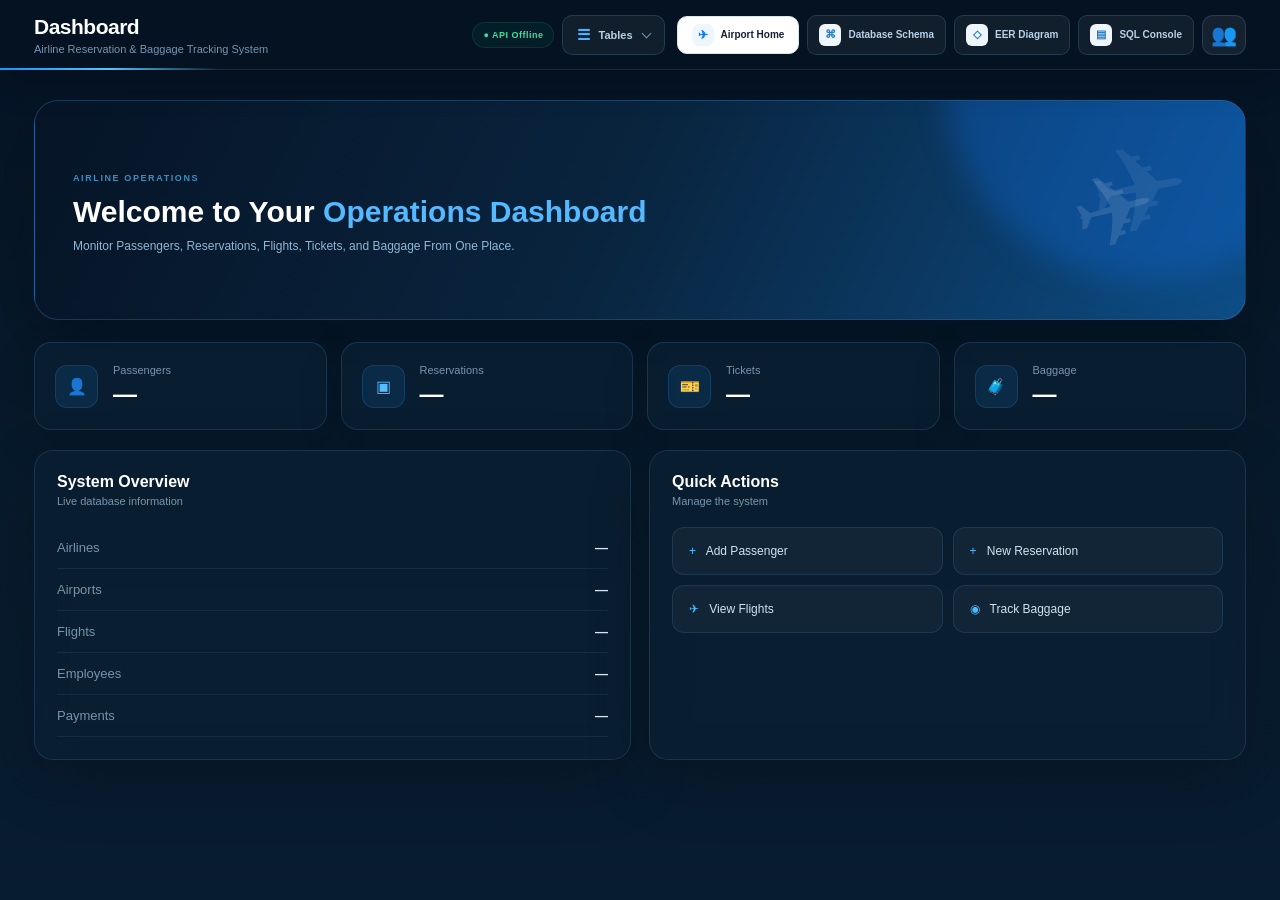
==== commit 1451b2a4: "Fix local database configuration and deletion handling" ====
--- a/frontend/dashboard.html
+++ b/frontend/dashboard.html
@@ -131,6 +131,7 @@
                 </div>
 
                 <div class="topbar-right">
+                    <span class="system-status">● API Online</span>
                     
 
                     
@@ -4150,6 +4151,45 @@
     </div>
 
 </div>
+
+    <!-- =====================================================
+         DELETE CONFIRMATION MODAL
+    ====================================================== -->
+    <div id="delete-confirm-modal" class="modal-overlay" onclick="if (event.target === this) closeDeleteConfirmModal(false)">
+        <div class="modal delete-confirm-modal">
+            <div class="modal-header delete-modal-header">
+                <div>
+                    <h3 id="delete-confirm-title">Warning: Delete Record?</h3>
+                    <p id="delete-confirm-subtitle">Confirm permanent deletion</p>
+                </div>
+                <button type="button" class="modal-close" onclick="closeDeleteConfirmModal(false)">
+                    ×
+                </button>
+            </div>
+            <div class="delete-modal-body">
+                <p id="delete-confirm-message" class="delete-confirm-message">
+                    This action will permanently delete <strong id="delete-confirm-entity-name">record</strong> and the following related records, where applicable:
+                </p>
+                <ul id="delete-confirm-dependencies" class="delete-dependencies-list">
+                    <!-- Populated dynamically -->
+                </ul>
+                <div id="delete-confirm-warning-box" class="delete-warning-box" style="display: none;">
+                    <!-- Restriction details -->
+                </div>
+                <p class="delete-confirm-caution">
+                    This action cannot be undone. Do you want to continue?
+                </p>
+            </div>
+            <div class="modal-actions delete-modal-actions">
+                <button type="button" class="secondary-btn" id="delete-confirm-cancel-btn" onclick="closeDeleteConfirmModal(false)">
+                    Cancel
+                </button>
+                <button type="button" class="danger-btn" id="delete-confirm-proceed-btn" onclick="executePendingDelete()">
+                    Delete Permanently
+                </button>
+            </div>
+        </div>
+    </div>
     <script src="script.js"></script>
     <script src="dashboard-router.js"></script>
 </body>
--- a/frontend/style.css
+++ b/frontend/style.css
@@ -654,7 +654,8 @@
     padding: 20px;
 }
 
-.modal-overlay.show {
+.modal-overlay.show,
+.modal-overlay.active {
     display: flex;
 }
 
@@ -917,7 +918,8 @@
     backdrop-filter: blur(3px);
 }
 
-.modal-overlay.show {
+.modal-overlay.show,
+.modal-overlay.active {
     display: flex;
 }
 
@@ -11489,4 +11491,93 @@
 
 .eer-diagram-area .eer-union-node:hover {
     transform: translate(-50%, -50%) !important;
-}+}
+
+
+/* =========================================================
+   DELETE CONFIRMATION MODAL
+   ========================================================= */
+
+#delete-confirm-modal.show,
+#delete-confirm-modal.active {
+    display: flex !important;
+}
+
+.delete-confirm-modal {
+    max-width: 520px !important;
+    border-top: 4px solid var(--danger, #dc2626) !important;
+    box-shadow: 0 25px 60px rgba(0, 0, 0, 0.45) !important;
+}
+
+.delete-modal-header h3 {
+    color: #ef4444 !important;
+    display: flex;
+    align-items: center;
+    gap: 8px;
+}
+
+.delete-modal-body {
+    padding: 24px 28px;
+    font-size: 14.5px;
+    color: #cbd5e1;
+    line-height: 1.6;
+}
+
+.delete-confirm-message {
+    margin-bottom: 12px;
+    font-size: 14.5px;
+    color: #e2e8f0;
+}
+
+.delete-confirm-message strong {
+    color: #ffffff;
+    font-weight: 600;
+}
+
+.delete-dependencies-list {
+    margin: 12px 0 16px 20px;
+    padding: 0;
+    list-style-type: disc;
+    color: #94a3b8;
+}
+
+.delete-dependencies-list li {
+    margin-bottom: 6px;
+    font-size: 13.5px;
+    color: #cbd5e1;
+}
+
+.delete-confirm-caution {
+    margin-top: 16px;
+    font-weight: 600;
+    color: #f87171;
+    font-size: 13.5px;
+}
+
+.delete-warning-box {
+    background: rgba(239, 68, 68, 0.12);
+    border: 1px solid rgba(239, 68, 68, 0.35);
+    border-radius: 8px;
+    padding: 12px 14px;
+    color: #fca5a5;
+    font-size: 13px;
+    margin: 12px 0;
+    line-height: 1.5;
+}
+
+.danger-btn {
+    background: #dc2626 !important;
+    color: white !important;
+    border: none;
+    border-radius: 8px;
+    padding: 10px 20px;
+    font-weight: 600;
+    font-size: 14px;
+    cursor: pointer;
+    transition: background 0.2s, transform 0.15s;
+}
+
+.danger-btn:hover {
+    background: #b91c1c !important;
+    transform: translateY(-1px);
+}
